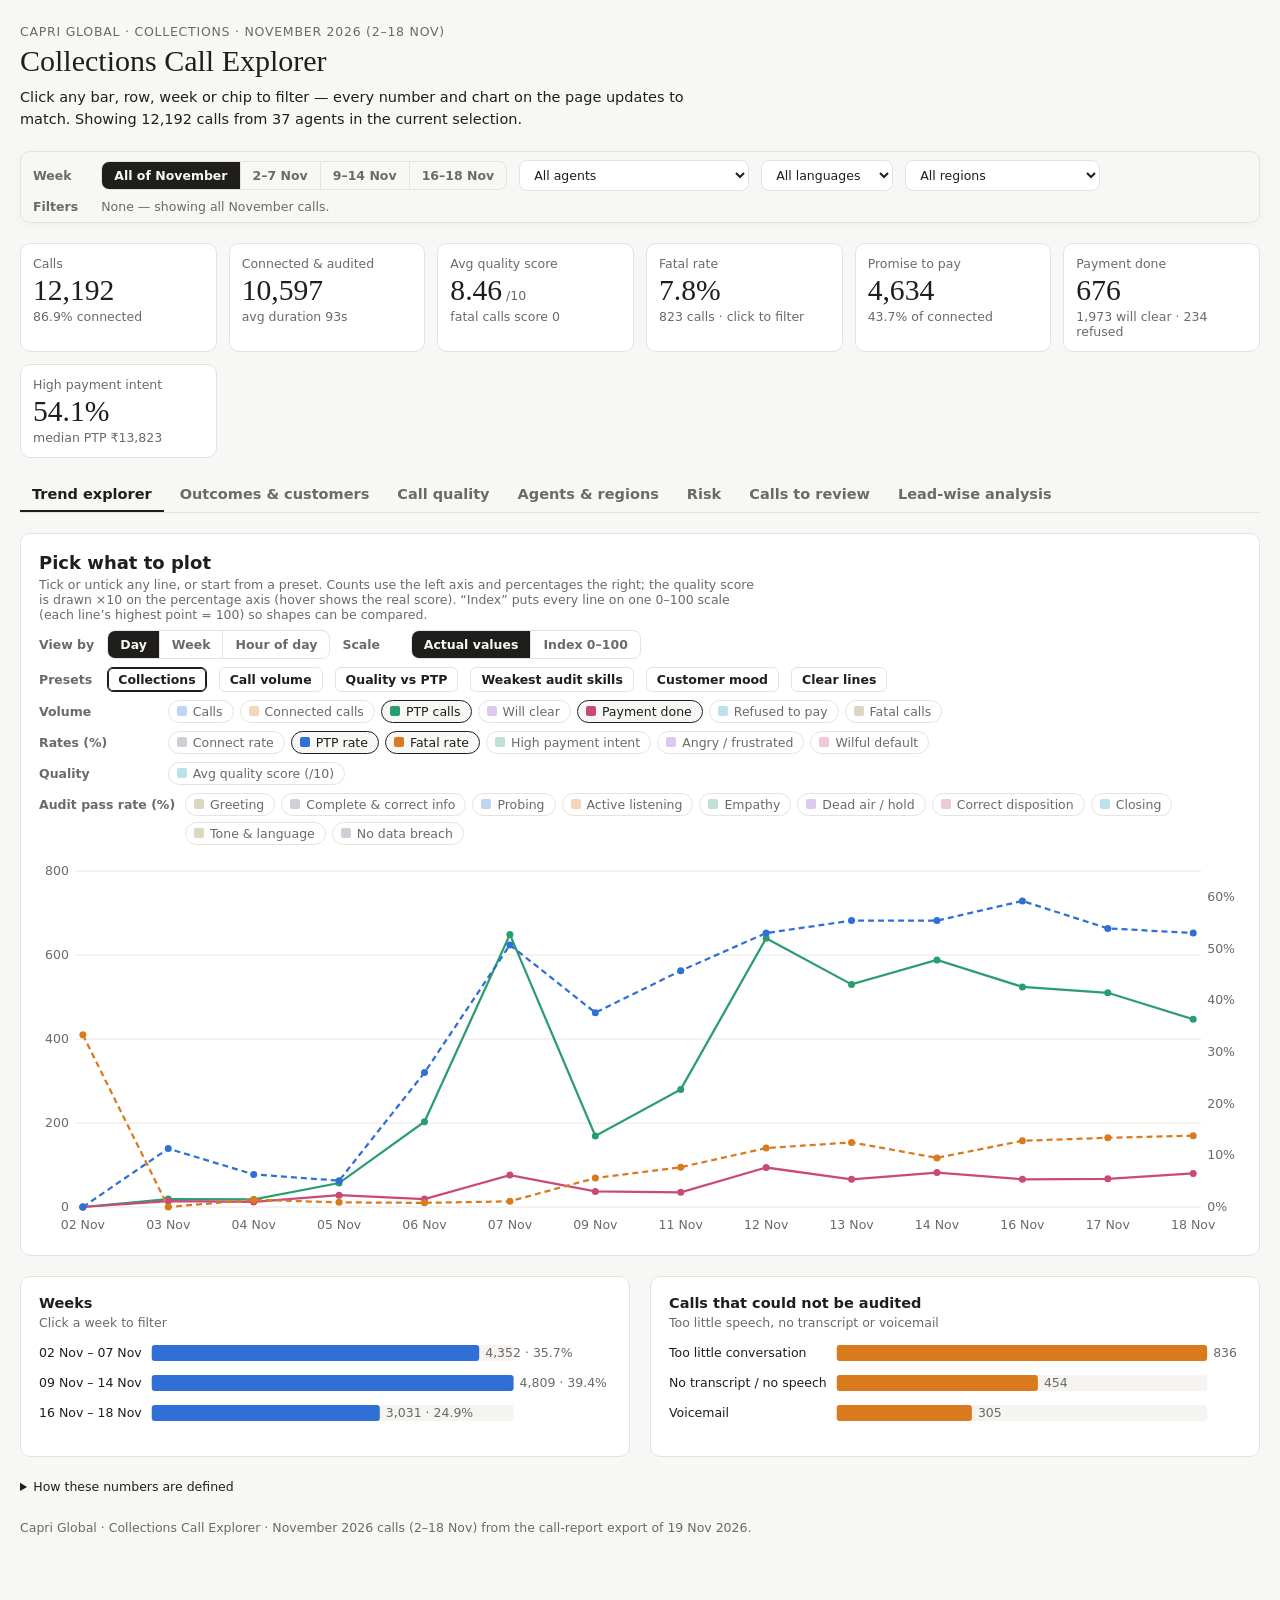
==== collections-call-explorer/index.html @ de91ff83 "Add Capri Global Collections Call Explorer" ====
<!doctype html>
<html lang="en-IN">
<head>
<meta charset="utf-8">
<meta name="viewport" content="width=device-width, initial-scale=1, viewport-fit=cover">
<title>Capri Global – Collections Call Explorer (Nov 2026)</title>
<link rel="icon" href="data:image/svg+xml,<svg xmlns=%22http://www.w3.org/2000/svg%22 viewBox=%220 0 100 100%22><text y=%22.9em%22 font-size=%2290%22>📞</text></svg>">
<link rel="stylesheet" href="theme.css">
<link rel="stylesheet" href="styles.css">
</head>
<body>
<div id="dash-root">
<div class="cg">
<header class="cg-head" id="top">
  <div class="cg-eyebrow">Capri Global · Collections · November 2026 (2–18 Nov)</div>
  <h1 class="cg-title">Collections Call Explorer</h1>
  <p class="cg-lede" id="lede">Click any bar, row, week or chip to filter — every number and chart on the page updates to match. Showing <span class="dash-skeleton" data-draw="val" data-source="kpis" data-field="calls" data-fmt="int" data-row="0"></span> calls from <span class="dash-skeleton" data-draw="val" data-source="kpis" data-field="agents" data-fmt="int" data-row="0"></span> agents in the current selection.</p>
</header>

<div class="cg-filters" id="filters">
  <div class="cg-frow">
    <span class="cg-flabel">Week</span>
    <div class="cg-seg" role="group" aria-label="Week" data-seg="week"><button type="button" data-v="" aria-pressed="false">All of November</button><button type="button" data-v="02 Nov – 07 Nov" aria-pressed="false">2–7 Nov</button><button type="button" data-v="09 Nov – 14 Nov" aria-pressed="false">9–14 Nov</button><button type="button" data-v="16 Nov – 18 Nov" aria-pressed="false">16–18 Nov</button></div>
    <select class="dash-select" data-draw="opts" data-dim="agent" data-all="All agents" data-source="options" aria-label="Agent"></select>
    <select class="dash-select" data-draw="opts" data-dim="lang" data-all="All languages" data-source="options" aria-label="Language"></select>
    <select class="dash-select" data-draw="opts" data-dim="region" data-all="All regions" data-source="options" aria-label="Region"></select>
  </div>
  <div class="cg-frow cg-active" id="active-filters">
    <span class="cg-flabel">Filters</span>
    <span class="cg-nofilter">None — showing all November calls.</span>
    <span class="cg-chips" data-draw="chips"></span>
    <button type="button" class="cg-linkbtn" data-clear hidden>Clear all</button>
  </div>
</div>

<div class="cg-kpis" id="kpis">
  <div class="cg-kpi" id="k-calls"><span class="cg-kpi-l">Calls</span><span class="cg-kpi-v"><span class="dash-skeleton" data-draw="val" data-source="kpis" data-field="calls" data-fmt="int" data-row="0"></span></span><span class="cg-kpi-s"><span class="dash-skeleton" data-draw="val" data-source="kpis" data-field="connect_rate" data-fmt="pct" data-row="0"></span> connected</span></div>
  <div class="cg-kpi" id="k-conn"><span class="cg-kpi-l">Connected &amp; audited</span><span class="cg-kpi-v"><span class="dash-skeleton" data-draw="val" data-source="kpis" data-field="connected" data-fmt="int" data-row="0"></span></span><span class="cg-kpi-s">avg duration <span class="dash-skeleton" data-draw="val" data-source="kpis" data-field="avg_duration_sec" data-fmt="sec" data-row="0"></span></span></div>
  <div class="cg-kpi" id="k-score"><span class="cg-kpi-l">Avg quality score</span><span class="cg-kpi-v"><span class="dash-skeleton" data-draw="val" data-source="kpis" data-field="avg_score" data-fmt="score" data-row="0"></span><small> /10</small></span><span class="cg-kpi-s">fatal calls score 0</span></div>
  <button class="cg-kpi" id="k-fatal" data-toggle-flag="f_fatal" type="button" aria-pressed="false"><span class="cg-kpi-l">Fatal rate</span><span class="cg-kpi-v"><span class="dash-skeleton" data-draw="val" data-source="kpis" data-field="fatal_rate" data-fmt="pct" data-row="0"></span></span><span class="cg-kpi-s"><span class="dash-skeleton" data-draw="val" data-source="kpis" data-field="fatal_calls" data-fmt="int" data-row="0"></span> calls · click to filter</span></button>
  <div class="cg-kpi" id="k-ptp"><span class="cg-kpi-l">Promise to pay</span><span class="cg-kpi-v"><span class="dash-skeleton" data-draw="val" data-source="kpis" data-field="ptp_calls" data-fmt="int" data-row="0"></span></span><span class="cg-kpi-s"><span class="dash-skeleton" data-draw="val" data-source="kpis" data-field="ptp_rate" data-fmt="pct" data-row="0"></span> of connected</span></div>
  <div class="cg-kpi" id="k-paid"><span class="cg-kpi-l">Payment done</span><span class="cg-kpi-v"><span class="dash-skeleton" data-draw="val" data-source="kpis" data-field="payment_done" data-fmt="int" data-row="0"></span></span><span class="cg-kpi-s"><span class="dash-skeleton" data-draw="val" data-source="kpis" data-field="will_clear" data-fmt="int" data-row="0"></span> will clear · <span class="dash-skeleton" data-draw="val" data-source="kpis" data-field="refused" data-fmt="int" data-row="0"></span> refused</span></div>
  <div class="cg-kpi" id="k-intent"><span class="cg-kpi-l">High payment intent</span><span class="cg-kpi-v"><span class="dash-skeleton" data-draw="val" data-source="kpis" data-field="high_intent_pct" data-fmt="pct" data-row="0"></span></span><span class="cg-kpi-s">median PTP <span class="dash-skeleton" data-draw="val" data-source="kpis" data-field="median_ptp_amount" data-fmt="inr" data-row="0"></span></span></div>
</div>

<nav class="cg-tabs" role="tablist" aria-label="Explorer sections">
  <button class="cg-tab" role="tab" aria-controls="trend" aria-selected="true">Trend explorer</button>
  <button class="cg-tab" role="tab" aria-controls="customers" aria-selected="false">Outcomes &amp; customers</button>
  <button class="cg-tab" role="tab" aria-controls="quality" aria-selected="false">Call quality</button>
  <button class="cg-tab" role="tab" aria-controls="agents" aria-selected="false">Agents &amp; regions</button>
  <button class="cg-tab" role="tab" aria-controls="risk" aria-selected="false">Risk</button>
  <button class="cg-tab" role="tab" aria-controls="calls" aria-selected="false">Calls to review</button>
  <button class="cg-tab" role="tab" aria-controls="leads" aria-selected="false">Lead-wise analysis</button>
</nav>

<section class="cg-sec" id="trend" role="tabpanel">
  <div class="cg-card" id="trend-card">
    <h2 class="cg-h2">Pick what to plot</h2>
    <p class="cg-sub">Tick or untick any line, or start from a preset. Counts use the left axis and percentages the right; the quality score is drawn ×10 on the percentage axis (hover shows the real score). “Index” puts every line on one 0–100 scale (each line’s highest point = 100) so shapes can be compared.</p>
    <div class="cg-ctl">
      <span class="cg-flabel">View by</span><div class="cg-seg" role="group" aria-label="View by" data-seg="grain"><button type="button" data-v="day" aria-pressed="false">Day</button><button type="button" data-v="week" aria-pressed="false">Week</button><button type="button" data-v="hour" aria-pressed="false">Hour of day</button></div>
      <span class="cg-flabel">Scale</span><div class="cg-seg" role="group" aria-label="Scale" data-seg="scale"><button type="button" data-v="actual" aria-pressed="false">Actual values</button><button type="button" data-v="index" aria-pressed="false">Index 0–100</button></div>
    </div>
    <div class="cg-presets" id="presets">
      <span class="cg-flabel">Presets</span>
      <button type="button" class="cg-linkbtn" data-preset="collections" aria-pressed="true">Collections</button>
      <button type="button" class="cg-linkbtn" data-preset="volume" aria-pressed="false">Call volume</button>
      <button type="button" class="cg-linkbtn" data-preset="quality" aria-pressed="false">Quality vs PTP</button>
      <button type="button" class="cg-linkbtn" data-preset="softskills" aria-pressed="false">Weakest audit skills</button>
      <button type="button" class="cg-linkbtn" data-preset="customer" aria-pressed="false">Customer mood</button>
      <button type="button" class="cg-linkbtn" data-preset="" aria-pressed="false">Clear lines</button>
    </div>
    <div class="cg-toggles" id="series">
<div class="cg-tg"><b>Volume</b><div class="cg-tg-items"><label class="cg-tgl"><input type="checkbox" data-s="calls"><i class="cg-sw" data-s="calls"></i>Calls</label><label class="cg-tgl"><input type="checkbox" data-s="connected"><i class="cg-sw" data-s="connected"></i>Connected calls</label><label class="cg-tgl on"><input type="checkbox" data-s="ptp_calls" checked><i class="cg-sw" data-s="ptp_calls"></i>PTP calls</label><label class="cg-tgl"><input type="checkbox" data-s="will_clear"><i class="cg-sw" data-s="will_clear"></i>Will clear</label><label class="cg-tgl on"><input type="checkbox" data-s="payment_done" checked><i class="cg-sw" data-s="payment_done"></i>Payment done</label><label class="cg-tgl"><input type="checkbox" data-s="refused"><i class="cg-sw" data-s="refused"></i>Refused to pay</label><label class="cg-tgl"><input type="checkbox" data-s="fatal_calls"><i class="cg-sw" data-s="fatal_calls"></i>Fatal calls</label></div></div>
<div class="cg-tg"><b>Rates (%)</b><div class="cg-tg-items"><label class="cg-tgl"><input type="checkbox" data-s="connect_rate"><i class="cg-sw" data-s="connect_rate"></i>Connect rate</label><label class="cg-tgl on"><input type="checkbox" data-s="ptp_rate" checked><i class="cg-sw" data-s="ptp_rate"></i>PTP rate</label><label class="cg-tgl on"><input type="checkbox" data-s="fatal_rate" checked><i class="cg-sw" data-s="fatal_rate"></i>Fatal rate</label><label class="cg-tgl"><input type="checkbox" data-s="high_intent_pct"><i class="cg-sw" data-s="high_intent_pct"></i>High payment intent</label><label class="cg-tgl"><input type="checkbox" data-s="angry_pct"><i class="cg-sw" data-s="angry_pct"></i>Angry / frustrated</label><label class="cg-tgl"><input type="checkbox" data-s="wilful_pct"><i class="cg-sw" data-s="wilful_pct"></i>Wilful default</label></div></div>
<div class="cg-tg"><b>Quality</b><div class="cg-tg-items"><label class="cg-tgl"><input type="checkbox" data-s="avg_score"><i class="cg-sw" data-s="avg_score"></i>Avg quality score (/10)</label></div></div>
<div class="cg-tg"><b>Audit pass rate (%)</b><div class="cg-tg-items"><label class="cg-tgl"><input type="checkbox" data-s="p_greet"><i class="cg-sw" data-s="p_greet"></i>Greeting</label><label class="cg-tgl"><input type="checkbox" data-s="p_info"><i class="cg-sw" data-s="p_info"></i>Complete &amp; correct info</label><label class="cg-tgl"><input type="checkbox" data-s="p_probe"><i class="cg-sw" data-s="p_probe"></i>Probing</label><label class="cg-tgl"><input type="checkbox" data-s="p_listen"><i class="cg-sw" data-s="p_listen"></i>Active listening</label><label class="cg-tgl"><input type="checkbox" data-s="p_empathy"><i class="cg-sw" data-s="p_empathy"></i>Empathy</label><label class="cg-tgl"><input type="checkbox" data-s="p_hold"><i class="cg-sw" data-s="p_hold"></i>Dead air / hold</label><label class="cg-tgl"><input type="checkbox" data-s="p_dispo"><i class="cg-sw" data-s="p_dispo"></i>Correct disposition</label><label class="cg-tgl"><input type="checkbox" data-s="p_closing"><i class="cg-sw" data-s="p_closing"></i>Closing</label><label class="cg-tgl"><input type="checkbox" data-s="p_tone"><i class="cg-sw" data-s="p_tone"></i>Tone &amp; language</label><label class="cg-tgl"><input type="checkbox" data-s="p_datasec"><i class="cg-sw" data-s="p_datasec"></i>No data breach</label></div></div>
    </div>
    <div class="cg-chart cg-xl" data-draw="trend" data-source="trend" style="min-height:380px"></div>
  </div>
  <div class="cg-grid2">
    <div class="cg-card" id="c-week"><h3 class="cg-h3">Weeks</h3><p class=cg-sub>Click a week to filter</p><div class="cg-chart" style="min-height:100px" data-draw="cbar" data-source="by_week" data-dim="week" data-sort="key" data-mgroup="bm" data-aria="Bar chart by week"></div></div>
    <div class="cg-card" id="c-unanalysed"><h3 class="cg-h3">Calls that could not be audited</h3><p class=cg-sub>Too little speech, no transcript or voicemail</p><div class="cg-chart" style="min-height:100px" data-draw="cbar" data-source="unanalysed" data-dim="none" data-label="reason" data-key="reason" data-share="no" data-tip="calls:int:Calls" data-color="1" data-aria="Bar chart of unanalysable calls"></div></div>
  </div>
</section>

<section class="cg-sec" id="customers" role="tabpanel" hidden>
  <div class="cg-ctl"><span class="cg-flabel">Show bars as</span><div class="cg-seg" role="group" aria-label="Measure" data-seg="bm"><button type="button" data-v="calls" aria-pressed="false">Calls</button><button type="button" data-v="ptp_rate" aria-pressed="false">PTP rate</button><button type="button" data-v="fatal_rate" aria-pressed="false">Fatal rate</button><button type="button" data-v="avg_score" aria-pressed="false">Avg score</button></div><span class="cg-hint">Click a bar to filter the whole page by it; click again to clear.</span></div>
  <div class="cg-grid2">
    <div class="cg-card" id="c-outcome"><h3 class="cg-h3">Call outcome</h3><p class=cg-sub>What happened on connected calls</p><div class="cg-chart" style="min-height:300px" data-draw="cbar" data-source="by_outcome" data-dim="outcome" data-mgroup="bm" data-limit="14" data-aria="Bar chart of call outcomes"></div></div>
    <div class="cg-card" id="c-intent"><h3 class="cg-h3">Willingness to pay</h3><p class=cg-sub>Payment intent</p><div class="cg-chart" style="min-height:150px" data-draw="cbar" data-source="by_intent" data-dim="intent" data-mgroup="bm" data-aria="Bar chart of payment intent"></div></div>
    <div class="cg-card" id="c-cap"><h3 class="cg-h3">Ability to pay</h3><p class=cg-sub>Payment capability</p><div class="cg-chart" style="min-height:150px" data-draw="cbar" data-source="by_cap" data-dim="cap" data-mgroup="bm" data-color="1" data-aria="Bar chart of payment capability"></div></div>
    <div class="cg-card" id="c-sent"><h3 class="cg-h3">Customer sentiment</h3><div class="cg-chart" style="min-height:260px" data-draw="cbar" data-source="by_sent" data-dim="sent" data-mgroup="bm" data-color="2" data-aria="Bar chart of customer sentiment"></div></div>
    <div class="cg-card" id="c-reason"><h3 class="cg-h3">Reason for non-payment</h3><p class=cg-sub>Main category</p><div class="cg-chart" style="min-height:190px" data-draw="cbar" data-source="by_reason" data-dim="reason" data-mgroup="bm" data-aria="Bar chart of non-payment reasons"></div></div>
    <div class="cg-card" id="c-rsub"><h3 class="cg-h3">Specific reason given</h3><div class="cg-chart" style="min-height:330px" data-draw="cbar" data-source="by_rsub" data-dim="rsub" data-mgroup="bm" data-color="1" data-limit="12" data-aria="Bar chart of specific reasons"></div></div>
    <div class="cg-card" id="c-lang"><h3 class="cg-h3">Language</h3><div class="cg-chart" style="min-height:120px" data-draw="cbar" data-source="by_lang" data-dim="lang" data-mgroup="bm" data-color="3" data-aria="Bar chart by language"></div></div>
  </div>
</section>

<section class="cg-sec" id="quality" role="tabpanel" hidden>
  <div class="cg-card" id="c-params"><h3 class="cg-h3">Audit parameter pass rate</h3><p class=cg-sub>Click a parameter to see only the calls that failed it — then open “Calls to review” to listen to them. Green ≥ 90%, amber 75–90%, red &lt; 75%.</p><div class="cg-chart" style="min-height:520px" data-draw="cbar" data-source="by_param" data-dim="param" data-key="param" data-label="parameter" data-measure="pass_rate" data-mfmt="pct" data-mlabel="Pass rate" data-max100="1" data-tone="pass" data-sort="none" data-tip="pass_rate:pct:Pass rate,assessed:int:Assessed,failed:int:Failed,fatal:int:Fatal" data-aria="Bar chart of audit parameter pass rates"></div></div>
  <div class="cg-card" id="c-fatalp"><h3 class="cg-h3">Fatal marks by parameter</h3><div class="cg-chart" style="min-height:120px" data-draw="cbar" data-source="by_param" data-dim="param" data-key="param" data-label="parameter" data-measure="fatal" data-mfmt="int" data-mlabel="Fatal marks" data-color="bad" data-limit="6" data-tip="fatal:int:Fatal marks,assessed:int:Assessed" data-aria="Bar chart of fatal marks by parameter"></div></div>
</section>

<section class="cg-sec" id="agents" role="tabpanel" hidden>
  <div class="cg-ctl"><span class="cg-flabel">Rank by</span><div class="cg-seg" role="group" aria-label="Measure" data-seg="am"><button type="button" data-v="calls" aria-pressed="false">Calls</button><button type="button" data-v="ptp_rate" aria-pressed="false">PTP rate</button><button type="button" data-v="fatal_rate" aria-pressed="false">Fatal rate</button><button type="button" data-v="avg_score" aria-pressed="false">Avg score</button></div><span class="cg-hint">Rates only rank agents and regions with at least 30 connected calls.</span></div>
  <div class="cg-grid2">
    <div class="cg-card" id="c-agents"><h3 class="cg-h3">Agents — top 15</h3><p class=cg-sub>Click an agent to filter</p><div class="cg-chart" style="min-height:440px" data-draw="cbar" data-source="by_agent" data-dim="agent" data-mgroup="am" data-limit="15" data-minconn="30" data-aria="Bar chart of agents"></div></div>
    <div class="cg-card" id="c-regions"><h3 class="cg-h3">Regions — top 15</h3><p class=cg-sub>Click a region to filter</p><div class="cg-chart" style="min-height:440px" data-draw="cbar" data-source="by_region" data-dim="region" data-mgroup="am" data-limit="15" data-minconn="30" data-color="1" data-aria="Bar chart of regions"></div></div>
  </div>
  <div class="cg-card" id="t-agents">
    <h3 class="cg-h3">Agent scorecard</h3>
    <p class="cg-sub">Click a heading to sort, a row to filter the page to that agent</p>
    <div class="cg-scroll cg-tall">
      <table class="cg-table cg-sortable" data-source="by_agent" data-row-key="agent" data-dim="agent">
        <thead><tr><th data-field="agent" aria-sort="none">Agent</th><th class="cg-num" data-field="calls" data-fmt="int" aria-sort="descending">Calls</th><th class="cg-num" data-field="connected" data-fmt="int" aria-sort="none">Connected</th><th class="cg-num" data-field="avg_score" data-fmt="score" data-tone="score" aria-sort="none">Avg score</th><th class="cg-num" data-field="fatal_rate" data-fmt="pct" data-tone="fatal" aria-sort="none">Fatal rate</th><th class="cg-num" data-field="ptp_rate" data-fmt="pct" aria-sort="none">PTP rate</th></tr></thead>
        <tbody data-draw="tbl"></tbody>
      </table>
    </div>
  </div>
</section>

<section class="cg-sec" id="risk" role="tabpanel" hidden>
  <div class="cg-card" id="c-flags"><h3 class="cg-h3">Risk and compliance flags</h3><p class=cg-sub>Calls flagged · share of connected calls. Click a flag to see only those calls.</p><div class="cg-chart" style="min-height:370px" data-draw="cbar" data-source="by_flag" data-dim="flag" data-key="flag" data-label="label" data-tip="calls:int:Calls,share:pct:Share of connected" data-color="bad" data-aria="Bar chart of risk flags"></div></div>
  <p class="cg-note" id="risk-note">Threats, agent profanity and data-security breaches are zero-tolerance items. Pick one here, then open <button type="button" class="cg-inline" data-goto="calls">Calls to review</button> for the call links.</p>
</section>

<section class="cg-sec" id="calls" role="tabpanel" hidden>
  <div class="cg-card" id="t-calls">
    <h2 class="cg-h2">Calls to review</h2>
    <p class="cg-sub">Up to 200 connected calls in the current selection — fatal calls first, then lowest score. The call ID opens the call in Greylabs.</p>
    <div class="cg-scroll cg-tall">
      <table class="cg-table cg-sortable" data-source="call_list" data-row-key="id">
        <thead><tr><th data-field="id" data-fmt="link" aria-sort="none">Call</th><th data-field="date" data-fmt="date" aria-sort="none">Date</th><th data-field="hour" aria-sort="none">Hour</th><th data-field="agent" aria-sort="none">Agent</th><th data-field="outcome" aria-sort="none">Outcome</th><th class="cg-num" data-field="score" data-fmt="score" data-tone="score" aria-sort="none">Score</th><th data-field="fatal_on" data-wrap="1" aria-sort="none">Fatal on</th><th data-field="failed_on" data-wrap="1" aria-sort="none">Also failed</th><th class="cg-num" data-field="dur" data-fmt="sec" aria-sort="none">Duration</th></tr></thead>
        <tbody data-draw="tbl"></tbody>
      </table>
    </div>
  </div>
</section>

<section class="cg-sec" id="leads" role="tabpanel" hidden>
  <p class="cg-sub" id="leads-intro">A lead is one loan account. Each lead’s November calls are combined to show how far it got — reached, promised to pay, paid — and how many calls it took. The page filters at the top (week, agent, language, outcome and so on) still apply; clicks on this tab filter the leads further.</p>
  <div class="cg-frow cg-active" id="lead-filters">
    <span class="cg-flabel">Lead filters</span>
    <span class="cg-lnofilter cg-hint">None — click a bar below to filter leads.</span>
    <span class="cg-chips" data-draw="lchips"></span>
    <button type="button" class="cg-linkbtn" data-lclear hidden>Clear lead filters</button>
  </div>
  <div class="cg-kpis" id="lead-kpis">
    <div class="cg-kpi" id="lk-leads"><span class="cg-kpi-l">Leads called</span><span class="cg-kpi-v"><span class="dash-skeleton" data-draw="val" data-source="lead_kpis" data-field="leads" data-fmt="int" data-row="0"></span></span><span class="cg-kpi-s"><span class="dash-skeleton" data-draw="val" data-source="lead_kpis" data-field="calls_per_lead" data-fmt="dec2" data-row="0"></span> calls per lead</span></div>
    <div class="cg-kpi" id="lk-reached"><span class="cg-kpi-l">Leads reached</span><span class="cg-kpi-v"><span class="dash-skeleton" data-draw="val" data-source="lead_kpis" data-field="reached" data-fmt="int" data-row="0"></span></span><span class="cg-kpi-s"><span class="dash-skeleton" data-draw="val" data-source="lead_kpis" data-field="reached_pct" data-fmt="pct" data-row="0"></span> of leads · first reached on call <span class="dash-skeleton" data-draw="val" data-source="lead_kpis" data-field="calls_to_connect" data-fmt="dec2" data-row="0"></span> on average</span></div>
    <div class="cg-kpi" id="lk-promised"><span class="cg-kpi-l">Promised to pay / will clear</span><span class="cg-kpi-v"><span class="dash-skeleton" data-draw="val" data-source="lead_kpis" data-field="promised" data-fmt="int" data-row="0"></span></span><span class="cg-kpi-s"><span class="dash-skeleton" data-draw="val" data-source="lead_kpis" data-field="promised_pct" data-fmt="pct" data-row="0"></span> of leads</span></div>
    <div class="cg-kpi" id="lk-paid"><span class="cg-kpi-l">Leads paid</span><span class="cg-kpi-v"><span class="dash-skeleton" data-draw="val" data-source="lead_kpis" data-field="paid" data-fmt="int" data-row="0"></span></span><span class="cg-kpi-s"><span class="dash-skeleton" data-draw="val" data-source="lead_kpis" data-field="paid_pct" data-fmt="pct" data-row="0"></span> of leads</span></div>
    <div class="cg-kpi" id="lk-multi"><span class="cg-kpi-l">Handled by 2+ agents</span><span class="cg-kpi-v"><span class="dash-skeleton" data-draw="val" data-source="lead_kpis" data-field="multi_agent_pct" data-fmt="pct" data-row="0"></span></span><span class="cg-kpi-s">of leads</span></div>
  </div>
  <div class="cg-grid2">
    <div class="cg-card" id="l-funnel"><h3 class="cg-h3">Lead funnel</h3><p class=cg-sub>Leads reaching each stage at least once in November</p><div class="cg-chart" style="min-height:130px" data-draw="lbar" data-source="lead_funnel" data-key="stage" data-label="stage" data-measure="leads" data-tip="leads" data-color="ok" data-aria="Bar chart of the lead funnel"></div></div>
    <div class="cg-card" id="l-status"><h3 class="cg-h3">Best outcome reached per lead</h3><p class=cg-sub>Paid beats promised, which beats will clear, and so on. Click to filter leads.</p><div class="cg-chart" style="min-height:220px" data-draw="lbar" data-source="lead_by_status" data-dim="lstatus" data-key="status" data-aria="Bar chart of leads by best outcome"></div></div>
  </div>
  <div class="cg-ctl"><span class="cg-flabel">Show bars as</span><div class="cg-seg" role="group" aria-label="Lead measure" data-lseg><button type="button" data-v="leads" aria-pressed="true">Leads</button><button type="button" data-v="reached_pct" aria-pressed="false">% reached</button><button type="button" data-v="promised_pct" aria-pressed="false">% promised</button><button type="button" data-v="paid_pct" aria-pressed="false">% paid</button><button type="button" data-v="calls_per_lead" aria-pressed="false">Calls per lead</button></div><span class="cg-hint">Click any bar to filter the leads; click again to clear.</span></div>
  <div class="cg-grid2">
    <div class="cg-card" id="l-att"><h3 class="cg-h3">Calls per lead</h3><p class=cg-sub>How many times each lead was called</p><div class="cg-chart" style="min-height:160px" data-draw="lbar" data-source="lead_by_attempts" data-dim="latt" data-key="attempts" data-aria="Bar chart of leads by number of calls"></div></div>
    <div class="cg-card" id="l-prod"><h3 class="cg-h3">Product</h3><p class=cg-sub>Deal category on the loan</p><div class="cg-chart" style="min-height:220px" data-draw="lbar" data-source="lead_by_product" data-dim="lprod" data-key="product" data-color="1" data-aria="Bar chart of leads by product"></div></div>
    <div class="cg-card" id="l-emi"><h3 class="cg-h3">EMI amount</h3><div class="cg-chart" style="min-height:190px" data-draw="lbar" data-source="lead_by_emi_band" data-dim="lemi" data-key="emi_band" data-color="2" data-aria="Bar chart of leads by EMI band"></div></div>
    <div class="cg-card" id="l-cycle"><h3 class="cg-h3">EMI cycle</h3><p class=cg-sub>Due-date cycle of the loan</p><div class="cg-chart" style="min-height:100px" data-draw="lbar" data-source="lead_by_cycle" data-dim="lcycle" data-key="cycle" data-color="3" data-aria="Bar chart of leads by EMI cycle"></div></div>
  </div>
  <div class="cg-card" id="t-leads">
    <h3 class="cg-h3">Lead list</h3>
    <p class="cg-sub">Up to 300 leads in the selection, most-called first. Click a heading to sort.</p>
    <div class="cg-scroll cg-tall">
      <table class="cg-table cg-sortable" data-source="lead_list" data-row-key="lan">
        <thead><tr><th data-field="lan" aria-sort="none">Loan account</th><th data-field="prod" aria-sort="none">Product</th><th class="cg-num" data-field="emi" data-fmt="inr" aria-sort="none">EMI</th><th class="cg-num" data-field="calls" data-fmt="int" aria-sort="descending">Calls</th><th class="cg-num" data-field="connected" data-fmt="int" aria-sort="none">Connected</th><th class="cg-num" data-field="agents" data-fmt="int" aria-sort="none">Agents</th><th data-field="first_date" data-fmt="date" aria-sort="none">First call</th><th data-field="last_date" data-fmt="date" aria-sort="none">Last call</th><th data-field="best" aria-sort="none">Best outcome</th><th data-field="latest_outcome" aria-sort="none">Latest outcome</th><th data-field="latest_intent" aria-sort="none">Latest intent</th><th class="cg-num" data-field="ptp_amount" data-fmt="inr" aria-sort="none">PTP amount</th></tr></thead>
        <tbody data-draw="tbl"></tbody>
      </table>
    </div>
  </div>
</section>

<details class="cg-defs" id="definitions">
  <summary>How these numbers are defined</summary>
  <p><b>Connected &amp; audited</b> calls had enough conversation for the AI audit; all rates are a share of these. <b>Quality score</b> is the audit’s normalised score out of 10, and a call with any fatal error scores 0. <b>PTP</b> counts outcomes Promise To Pay, Penal PTP and NACH PTP; the median PTP amount uses PTP calls with an amount captured. A breakdown chart ignores its own filter, so you can always see and switch between its options. Data: November 2026 calls (2–18 Nov) from the call-report export of 19 Nov 2026.</p>
</details>
</div>
<p class="cg-foot">Capri Global · Collections Call Explorer · November 2026 calls (2–18 Nov) from the call-report export of 19 Nov 2026.</p>
</div>
<script src="d3.min.js"></script>
<script src="data.js"></script>
<script>window.CG_CONFIG = { params: {"week": "", "agent": "", "lang": "", "region": "", "outcome": "", "intent": "", "cap": "", "reason": "", "rsub": "", "sent": "", "flag": "", "param": "", "lstatus": "", "latt": "", "lprod": "", "lemi": "", "lcycle": ""}, datasets: { calls: { data: window.CG_DATA } } };</script>
<script src="dash-shim.js"></script>
<script src="loaders.js"></script>
<script src="calcs.js"></script>
<script src="ui.js"></script>
<script src="leads_calcs.js"></script>
<script src="leads_ui.js"></script>
</body>
</html>
---- collections-call-explorer/theme.css ----
/* Standalone theme: the colour, type and spacing tokens the explorer's styles use. Light and dark. */
:root {
  color-scheme: light;
  --font-anthropic-sans: "Inter", system-ui, -apple-system, "Segoe UI", Roboto, Arial, sans-serif;
  --font-anthropic-serif: Georgia, "Times New Roman", serif;
  --color-bg: #f7f7f5; --color-panel: #ffffff; --color-fg: #1f1e1d; --color-fg-muted: #6b6a66; --color-border-line: #e5e3dd;
  --color-ok: #1f7a4d; --color-warn: #a86207; --color-bad: #c0392b;
  --cds-text-secondary: #6b6a66; --cds-chart-grid: #e8e6e0; --cds-chart-reference: #8a8883;
  --cds-surface-popover: #ffffff; --cds-border: #dcd9d2; --cds-shadow-popover: 0 6px 24px rgba(0,0,0,.12);
  --cds-gap-xs: 4px; --cds-gap-sm: 8px; --cds-gap-md: 12px; --cds-gap-lg: 20px;
  --cds-pad-sm: 8px; --cds-pad-md: 12px; --cds-pad-lg: 18px; --cds-radius: 10px;
  --cds-font-size-caption: 12.5px; --cds-font-size-body: 14.5px; --cds-font-size-heading: 18px; --cds-font-size-title: 30px;
  --cds-font-weight-medium: 600;
  --cg-s1: #2f6fd6; --cg-s2: #d97a1e; --cg-s3: #2a9d6f; --cg-s4: #8a4fc7; --cg-s5: #c94a7a; --cg-s6: #1f9bb5; --cg-s7: #8c7a2e; --cg-s8: #5b6577;
}
@media (prefers-color-scheme: dark) {
  :root {
    color-scheme: dark;
    --color-bg: #1a1a19; --color-panel: #242422; --color-fg: #ecebe7; --color-fg-muted: #a3a19b; --color-border-line: #3a3936;
    --color-ok: #4cc38a; --color-warn: #e6a23c; --color-bad: #f07167;
    --cds-text-secondary: #a3a19b; --cds-chart-grid: #3a3936; --cds-chart-reference: #8f8d87;
    --cds-surface-popover: #2c2c2a; --cds-border: #45443f; --cds-shadow-popover: 0 6px 24px rgba(0,0,0,.5);
    --cg-s1: #6f9cff; --cg-s2: #f0a24a; --cg-s3: #4cc38a; --cg-s4: #b38af0; --cg-s5: #ee7aa6; --cg-s6: #4fc3dc; --cg-s7: #d4c06a; --cg-s8: #9aa3b5;
  }
}
html, body { margin: 0; }
body { background: var(--color-bg); color: var(--color-fg); font-family: var(--font-anthropic-sans); font-size: var(--cds-font-size-body); }
#dash-root { max-width: 1280px; margin: 0 auto; padding: 24px 20px 60px; box-sizing: border-box; }
#dash-root *, #dash-root *::before, #dash-root *::after { box-sizing: border-box; }
.dash-skeleton { color: transparent !important; background: linear-gradient(90deg, var(--color-border-line) 25%, var(--color-panel) 50%, var(--color-border-line) 75%); background-size: 200% 100%; animation: cg-sk 1.2s infinite; border-radius: 4px; min-height: 1em; }
.cg-chart.dash-skeleton { min-height: 120px; }
@keyframes cg-sk { to { background-position: -200% 0; } }
.dash-select { font: inherit; font-size: var(--cds-font-size-caption); padding: 6px 10px; border: 1px solid var(--color-border-line); border-radius: 8px; background: var(--color-panel); color: var(--color-fg); max-width: 100%; }
.cg-foot { color: var(--color-fg-muted); font-size: var(--cds-font-size-caption); margin-top: 24px; }
@media (max-width: 520px) { #dash-root { padding: 14px 12px 40px; } }
---- collections-call-explorer/styles.css ----
.cg { font-family: var(--font-anthropic-sans); color: var(--color-fg); display: flex; flex-direction: column; gap: var(--cds-gap-lg); }
.cg-head { display: flex; flex-direction: column; gap: var(--cds-gap-xs); }
.cg-eyebrow { font-size: var(--cds-font-size-caption); color: var(--color-fg-muted); text-transform: uppercase; letter-spacing: .06em; }
.cg-title { font-family: var(--font-anthropic-serif); font-weight: 400; font-size: var(--cds-font-size-title); margin: 0; line-height: 1.2; }
.cg-lede { margin: var(--cds-gap-xs) 0 0; max-width: 75ch; line-height: 1.5; }
.cg-lede .dash-skeleton { display: inline-block; min-width: 4ch; }
.cg-filters { position: sticky; top: env(safe-area-inset-top, 0px); z-index: 4; background: var(--color-bg); border: 1px solid var(--color-border-line); border-radius: var(--cds-radius); padding: var(--cds-pad-sm) var(--cds-pad-md); display: flex; flex-direction: column; gap: var(--cds-gap-sm); box-shadow: 0 2px 10px rgba(0,0,0,.04); }
.cg-frow, .cg-ctl, .cg-presets { display: flex; flex-wrap: wrap; align-items: center; gap: var(--cds-gap-sm) var(--cds-gap-md); }
.cg-ctl, .cg-presets { margin-bottom: var(--cds-gap-sm); }
.cg-flabel { font-size: var(--cds-font-size-caption); color: var(--color-fg-muted); font-weight: var(--cds-font-weight-medium); min-width: 4.5em; }
.cg-hint, .cg-nofilter { font-size: var(--cds-font-size-caption); color: var(--color-fg-muted); }
.cg-filters .dash-select { min-width: 0; max-width: 100%; }
.cg-seg { display: inline-flex; flex-wrap: wrap; border: 1px solid var(--color-border-line); border-radius: 8px; overflow: hidden; }
.cg-seg button { appearance: none; border: 0; background: none; font: inherit; font-size: var(--cds-font-size-caption); font-weight: var(--cds-font-weight-medium); color: var(--color-fg-muted); padding: 6px 12px; cursor: pointer; }
.cg-seg button + button { border-left: 1px solid var(--color-border-line); }
.cg-seg button[aria-pressed="true"] { background: var(--color-fg); color: var(--color-bg); }
.cg-chips { display: inline-flex; flex-wrap: wrap; gap: 6px; }
.cg-chips:empty { display: none; }
.cg-chip { appearance: none; font: inherit; font-size: var(--cds-font-size-caption); border: 1px solid var(--color-fg); background: var(--color-panel); color: var(--color-fg); border-radius: 999px; padding: 3px 10px; cursor: pointer; display: inline-flex; gap: 4px; align-items: center; }
.cg-chip b { font-weight: var(--cds-font-weight-medium); }
.cg-chip .cg-x { margin-left: 4px; color: var(--color-fg-muted); }
.cg-chip:hover .cg-x { color: var(--color-bad); }
.cg-linkbtn { appearance: none; font: inherit; font-size: var(--cds-font-size-caption); font-weight: var(--cds-font-weight-medium); border: 1px solid var(--color-border-line); background: var(--color-panel); color: var(--color-fg); border-radius: 6px; padding: 4px 10px; cursor: pointer; }
.cg-linkbtn[aria-pressed="true"] { border-color: var(--color-fg); box-shadow: inset 0 0 0 1px var(--color-fg); }
.cg-inline { appearance: none; border: 0; background: none; padding: 0; font: inherit; color: inherit; text-decoration: underline; cursor: pointer; }
.cg-kpis { display: grid; grid-template-columns: repeat(auto-fill, minmax(min(100%, 170px), 1fr)); gap: var(--cds-gap-md); }
.cg-kpi { appearance: none; text-align: left; font: inherit; color: inherit; background: var(--color-panel); border: 1px solid var(--color-border-line); border-radius: var(--cds-radius); padding: var(--cds-pad-md); display: flex; flex-direction: column; gap: 2px; }
button.cg-kpi { cursor: pointer; }
button.cg-kpi:hover { border-color: var(--color-bad); }
button.cg-kpi[aria-pressed="true"] { border-color: var(--color-bad); box-shadow: inset 3px 0 0 var(--color-bad); }
.cg-kpi-l { font-size: var(--cds-font-size-caption); color: var(--color-fg-muted); }
.cg-kpi-v { font-family: var(--font-anthropic-serif); font-size: 1.85rem; line-height: 1.15; font-variant-numeric: tabular-nums; }
.cg-kpi-v .dash-skeleton { display: inline-block; min-width: 5ch; }
.cg-kpi-v small { font-family: var(--font-anthropic-sans); font-size: var(--cds-font-size-caption); color: var(--color-fg-muted); }
.cg-kpi-s { font-size: var(--cds-font-size-caption); color: var(--color-fg-muted); }
.cg-tabs { display: flex; gap: var(--cds-gap-xs); overflow-x: auto; border-bottom: 1px solid var(--color-border-line); }
.cg-tab { appearance: none; border: 0; background: none; font: inherit; color: var(--color-fg-muted); padding: var(--cds-pad-sm) var(--cds-pad-md); border-bottom: 2px solid transparent; cursor: pointer; white-space: nowrap; font-weight: var(--cds-font-weight-medium); }
.cg-tab:hover { color: var(--color-fg); }
.cg-tab[aria-selected="true"] { color: var(--color-fg); border-bottom-color: currentColor; }
.cg-sec { display: flex; flex-direction: column; gap: var(--cds-gap-lg); }
.cg-sec[hidden] { display: none; }
.cg-h2 { font-size: var(--cds-font-size-heading); font-weight: var(--cds-font-weight-medium); margin: 0 0 var(--cds-gap-xs); }
.cg-h3 { font-size: var(--cds-font-size-body); font-weight: var(--cds-font-weight-medium); margin: 0 0 var(--cds-gap-xs); }
.cg-sub { font-size: var(--cds-font-size-caption); color: var(--color-fg-muted); margin: 0 0 var(--cds-gap-sm); max-width: 90ch; }
.cg-card { background: var(--color-panel); border: 1px solid var(--color-border-line); border-radius: var(--cds-radius); padding: var(--cds-pad-lg); min-width: 0; }
.cg-grid2 { display: grid; grid-template-columns: repeat(auto-fit, minmax(min(100%, 380px), 1fr)); gap: var(--cds-gap-lg); }
.cg-toggles { display: flex; flex-direction: column; gap: 8px; margin-bottom: var(--cds-gap-md); }
.cg-tg { display: flex; gap: 6px 10px; align-items: flex-start; flex-wrap: wrap; }
.cg-tg > b { font-size: var(--cds-font-size-caption); color: var(--color-fg-muted); font-weight: var(--cds-font-weight-medium); min-width: 9.5em; padding-top: 4px; }
.cg-tg-items { display: flex; flex-wrap: wrap; gap: 6px; flex: 1; min-width: 0; }
.cg-tgl { position: relative; display: inline-flex; align-items: center; gap: 6px; border: 1px solid var(--color-border-line); border-radius: 999px; padding: 3px 10px 3px 8px; font-size: var(--cds-font-size-caption); cursor: pointer; user-select: none; color: var(--color-fg-muted); }
.cg-tgl input { position: absolute; opacity: 0; width: 1px; height: 1px; }
.cg-tgl.on { color: var(--color-fg); border-color: var(--color-fg); background: var(--color-bg); }
.cg-tgl:not(.on) .cg-sw { opacity: .3; }
.cg-tgl:focus-within { outline: 2px solid var(--color-fg); outline-offset: 1px; }
.cg-sw { display: inline-block; width: 10px; height: 10px; border-radius: 2px; flex: none; }
.cg-chart { position: relative; width: 100%; }
.cg-chart svg { display: block; overflow: visible; }
.cg-lab { font-size: var(--cds-font-size-caption); fill: var(--color-fg); }
.cg-lab-on { font-weight: 700; }
.cg-val { font-size: var(--cds-font-size-caption); fill: var(--cds-text-secondary); font-variant-numeric: tabular-nums; }
.cg-axis text { font-size: var(--cds-font-size-caption); fill: var(--cds-text-secondary); }
.cg-grid line { stroke: var(--cds-chart-grid); }
.cg-track { fill: var(--cds-chart-grid); opacity: .45; }
.cg-line { fill: none; stroke-width: 2.25; }
.cg-guide { stroke: var(--cds-chart-reference); stroke-dasharray: 3 3; }
.cg-hit { fill: transparent; }
.cg-hit.cg-click { cursor: pointer; }
.cg-hit.cg-click:hover { fill: var(--cds-chart-grid); fill-opacity: .25; }
.cg-tip { position: absolute; z-index: 5; pointer-events: none; background: var(--cds-surface-popover); border: 1px solid var(--cds-border); box-shadow: var(--cds-shadow-popover); border-radius: var(--cds-radius); padding: var(--cds-pad-sm) var(--cds-pad-md); font-size: var(--cds-font-size-caption); min-width: 170px; max-width: 280px; }
.cg-tip > div { display: flex; align-items: center; gap: 6px; }
.cg-tip > div span { color: var(--cds-text-secondary); flex: 1; }
.cg-tip > div b { font-weight: var(--cds-font-weight-medium); font-variant-numeric: tabular-nums; }
.cg-tip-h { font-weight: var(--cds-font-weight-medium); margin-bottom: 2px; }
.cg-fail { color: var(--color-fg-muted); font-size: var(--cds-font-size-caption); margin: 0; padding: var(--cds-pad-md) 0; }
.cg-scroll { overflow-x: auto; }
.cg-tall { max-height: 560px; overflow-y: auto; }
.cg-table { width: 100%; border-collapse: collapse; font-size: var(--cds-font-size-caption); font-variant-numeric: tabular-nums; }
.cg-table th { text-align: left; font-weight: var(--cds-font-weight-medium); color: var(--color-fg-muted); padding: 6px 10px; border-bottom: 1px solid var(--color-border-line); white-space: nowrap; position: sticky; top: 0; background: var(--color-panel); z-index: 1; }
.cg-table td { padding: 6px 10px; border-bottom: 1px solid var(--color-border-line); white-space: nowrap; }
.cg-table td.cg-wrap { white-space: normal; min-width: 180px; }
.cg-table .cg-num { text-align: right; }
.cg-table tr.cg-click { cursor: pointer; }
.cg-table tr.cg-click:hover td { background: var(--color-bg); }
.cg-table tr.cg-row-on td { background: var(--color-bg); font-weight: var(--cds-font-weight-medium); }
.cg-table tr.cg-row-on td:first-child { box-shadow: inset 3px 0 0 var(--color-fg); }
.cg-sortable th { cursor: pointer; user-select: none; }
.cg-sortable th[aria-sort="ascending"]::after { content: " ▲"; font-size: .8em; }
.cg-sortable th[aria-sort="descending"]::after { content: " ▼"; font-size: .8em; }
.cg-pill { display: inline-block; padding: 1px 8px; border-radius: 999px; font-weight: var(--cds-font-weight-medium); }
.cg-pill.cg-ok { color: var(--color-ok); background: color-mix(in srgb, var(--color-ok) 14%, transparent); }
.cg-pill.cg-warn { color: var(--color-warn); background: color-mix(in srgb, var(--color-warn) 16%, transparent); }
.cg-pill.cg-bad { color: var(--color-bad); background: color-mix(in srgb, var(--color-bad) 14%, transparent); }
.cg-note { border-left: 3px solid var(--color-warn); background: color-mix(in srgb, var(--color-warn) 8%, transparent); padding: var(--cds-pad-md) var(--cds-pad-lg); border-radius: var(--cds-radius); margin: 0; line-height: 1.5; }
.cg-defs { font-size: var(--cds-font-size-caption); color: var(--color-fg-muted); line-height: 1.55; }
.cg-defs summary { cursor: pointer; color: var(--color-fg); }
@media print { .cg-filters { position: static; } .cg-tabs, .cg-toggles, .cg-presets, .cg-ctl { display: none; } .cg-sec + .cg-sec { break-before: page; } .cg-tall { max-height: none; overflow: visible; } }
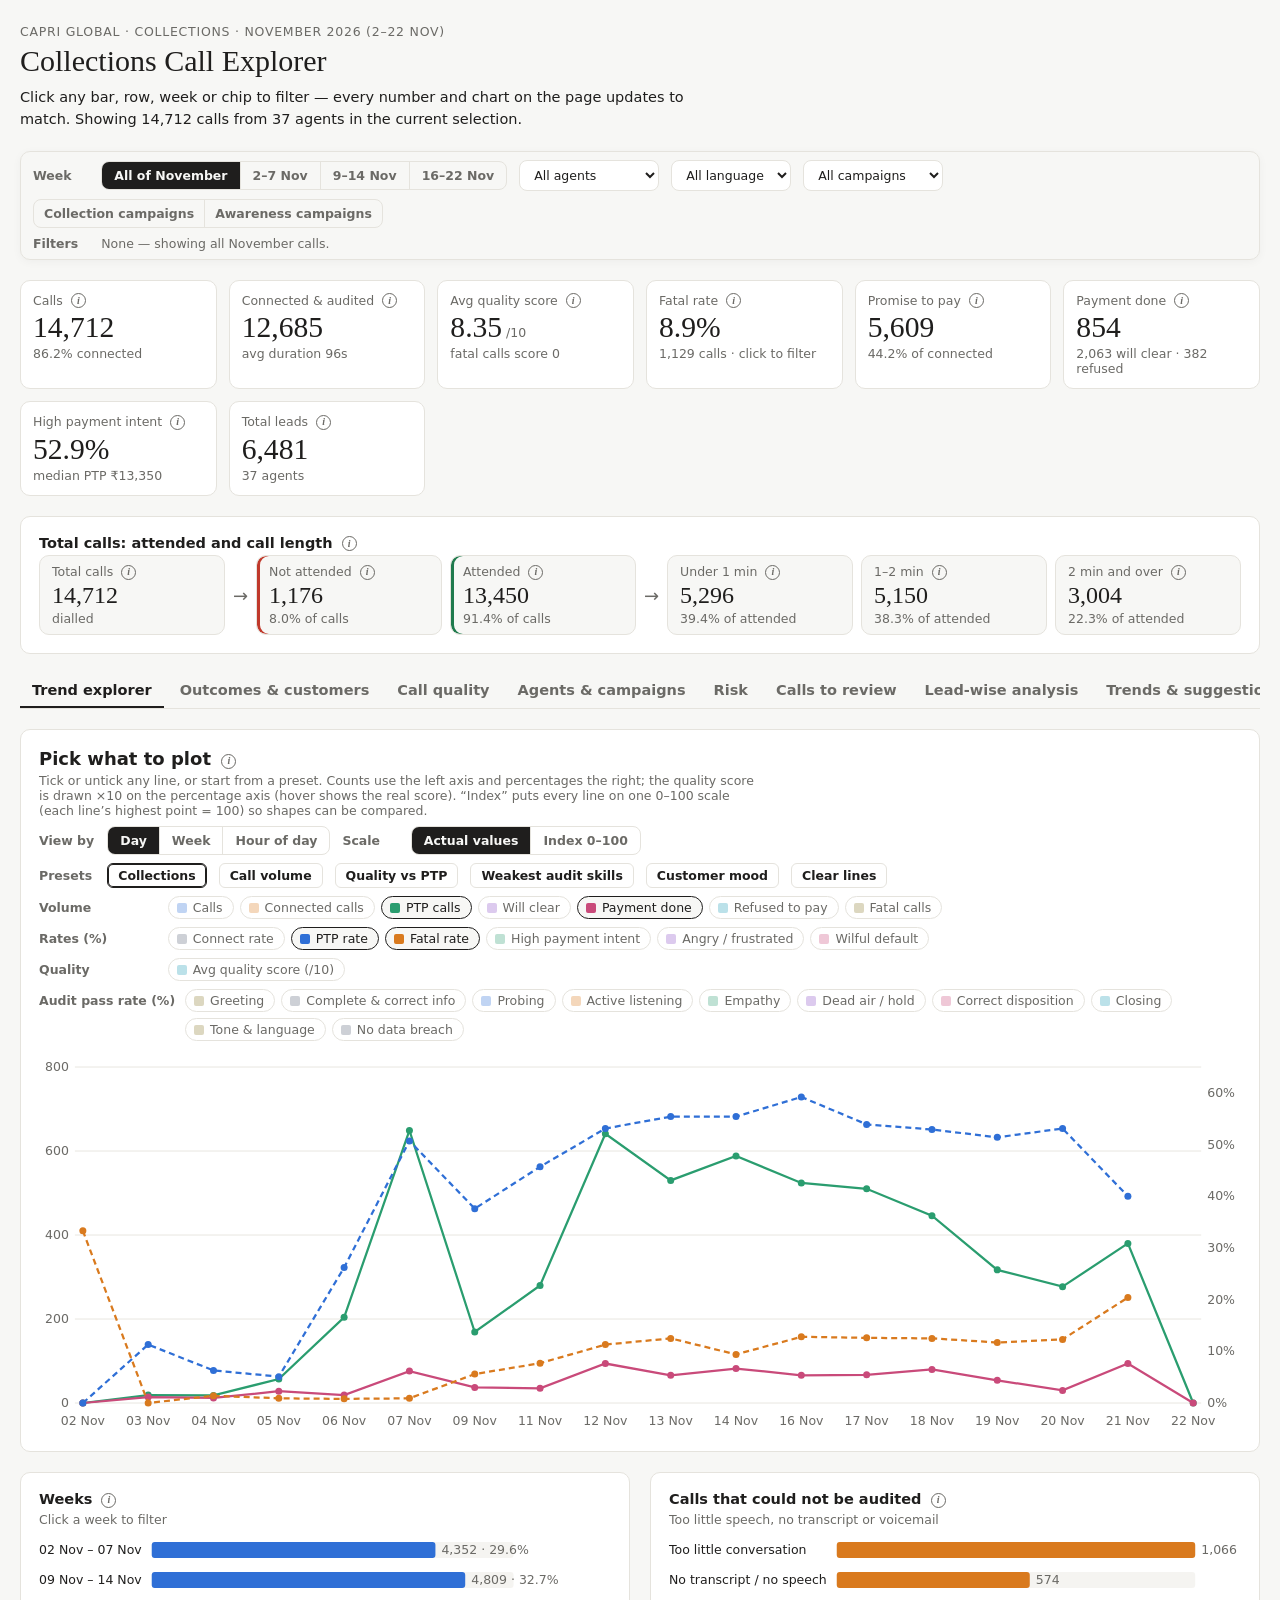
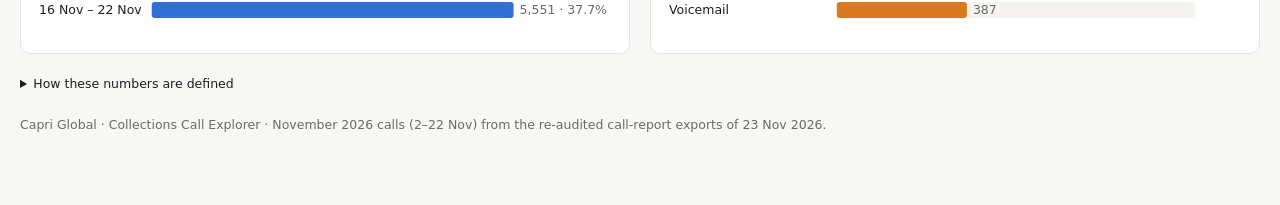
==== commit 6026f938: "Update dashboard with Nov 2-22 data (14,712 calls) and new analytics modules" ====
--- a/collections-call-explorer/index.html
+++ b/collections-call-explorer/index.html
@@ -12,7 +12,7 @@
 <div id="dash-root">
 <div class="cg">
 <header class="cg-head" id="top">
-  <div class="cg-eyebrow">Capri Global · Collections · November 2026 (2–18 Nov)</div>
+  <div class="cg-eyebrow">Capri Global · Collections · November 2026 (2–22 Nov)</div>
   <h1 class="cg-title">Collections Call Explorer</h1>
   <p class="cg-lede" id="lede">Click any bar, row, week or chip to filter — every number and chart on the page updates to match. Showing <span class="dash-skeleton" data-draw="val" data-source="kpis" data-field="calls" data-fmt="int" data-row="0"></span> calls from <span class="dash-skeleton" data-draw="val" data-source="kpis" data-field="agents" data-fmt="int" data-row="0"></span> agents in the current selection.</p>
 </header>
@@ -20,10 +20,11 @@
 <div class="cg-filters" id="filters">
   <div class="cg-frow">
     <span class="cg-flabel">Week</span>
-    <div class="cg-seg" role="group" aria-label="Week" data-seg="week"><button type="button" data-v="" aria-pressed="false">All of November</button><button type="button" data-v="02 Nov – 07 Nov" aria-pressed="false">2–7 Nov</button><button type="button" data-v="09 Nov – 14 Nov" aria-pressed="false">9–14 Nov</button><button type="button" data-v="16 Nov – 18 Nov" aria-pressed="false">16–18 Nov</button></div>
+    <div class="cg-seg" role="group" aria-label="Week" data-seg="week"><button type="button" data-v="" aria-pressed="false">All of November</button><button type="button" data-v="02 Nov – 07 Nov" aria-pressed="false">2–7 Nov</button><button type="button" data-v="09 Nov – 14 Nov" aria-pressed="false">9–14 Nov</button><button type="button" data-v="16 Nov – 22 Nov" aria-pressed="false">16–22 Nov</button></div>
     <select class="dash-select" data-draw="opts" data-dim="agent" data-all="All agents" data-source="options" aria-label="Agent"></select>
     <select class="dash-select" data-draw="opts" data-dim="lang" data-all="All languages" data-source="options" aria-label="Language"></select>
-    <select class="dash-select" data-draw="opts" data-dim="region" data-all="All regions" data-source="options" aria-label="Region"></select>
+    <select class="dash-select" data-draw="opts" data-dim="campaign" data-all="All campaigns" data-source="options" aria-label="Campaign"></select>
+    <div class="cg-seg cg-ctype" role="group" aria-label="Campaign type"><button type="button" data-ctype="Collection" aria-pressed="false" title="Campaigns whose name does not start with PDM">Collection campaigns</button><button type="button" data-ctype="Awareness" aria-pressed="false" title="Campaigns whose name starts with PDM">Awareness campaigns</button></div>
   </div>
   <div class="cg-frow cg-active" id="active-filters">
     <span class="cg-flabel">Filters</span>
@@ -34,28 +35,45 @@
 </div>
 
 <div class="cg-kpis" id="kpis">
-  <div class="cg-kpi" id="k-calls"><span class="cg-kpi-l">Calls</span><span class="cg-kpi-v"><span class="dash-skeleton" data-draw="val" data-source="kpis" data-field="calls" data-fmt="int" data-row="0"></span></span><span class="cg-kpi-s"><span class="dash-skeleton" data-draw="val" data-source="kpis" data-field="connect_rate" data-fmt="pct" data-row="0"></span> connected</span></div>
-  <div class="cg-kpi" id="k-conn"><span class="cg-kpi-l">Connected &amp; audited</span><span class="cg-kpi-v"><span class="dash-skeleton" data-draw="val" data-source="kpis" data-field="connected" data-fmt="int" data-row="0"></span></span><span class="cg-kpi-s">avg duration <span class="dash-skeleton" data-draw="val" data-source="kpis" data-field="avg_duration_sec" data-fmt="sec" data-row="0"></span></span></div>
-  <div class="cg-kpi" id="k-score"><span class="cg-kpi-l">Avg quality score</span><span class="cg-kpi-v"><span class="dash-skeleton" data-draw="val" data-source="kpis" data-field="avg_score" data-fmt="score" data-row="0"></span><small> /10</small></span><span class="cg-kpi-s">fatal calls score 0</span></div>
-  <button class="cg-kpi" id="k-fatal" data-toggle-flag="f_fatal" type="button" aria-pressed="false"><span class="cg-kpi-l">Fatal rate</span><span class="cg-kpi-v"><span class="dash-skeleton" data-draw="val" data-source="kpis" data-field="fatal_rate" data-fmt="pct" data-row="0"></span></span><span class="cg-kpi-s"><span class="dash-skeleton" data-draw="val" data-source="kpis" data-field="fatal_calls" data-fmt="int" data-row="0"></span> calls · click to filter</span></button>
-  <div class="cg-kpi" id="k-ptp"><span class="cg-kpi-l">Promise to pay</span><span class="cg-kpi-v"><span class="dash-skeleton" data-draw="val" data-source="kpis" data-field="ptp_calls" data-fmt="int" data-row="0"></span></span><span class="cg-kpi-s"><span class="dash-skeleton" data-draw="val" data-source="kpis" data-field="ptp_rate" data-fmt="pct" data-row="0"></span> of connected</span></div>
-  <div class="cg-kpi" id="k-paid"><span class="cg-kpi-l">Payment done</span><span class="cg-kpi-v"><span class="dash-skeleton" data-draw="val" data-source="kpis" data-field="payment_done" data-fmt="int" data-row="0"></span></span><span class="cg-kpi-s"><span class="dash-skeleton" data-draw="val" data-source="kpis" data-field="will_clear" data-fmt="int" data-row="0"></span> will clear · <span class="dash-skeleton" data-draw="val" data-source="kpis" data-field="refused" data-fmt="int" data-row="0"></span> refused</span></div>
-  <div class="cg-kpi" id="k-intent"><span class="cg-kpi-l">High payment intent</span><span class="cg-kpi-v"><span class="dash-skeleton" data-draw="val" data-source="kpis" data-field="high_intent_pct" data-fmt="pct" data-row="0"></span></span><span class="cg-kpi-s">median PTP <span class="dash-skeleton" data-draw="val" data-source="kpis" data-field="median_ptp_amount" data-fmt="inr" data-row="0"></span></span></div>
+  <div class="cg-kpi" id="k-calls"><span class="cg-kpi-l">Calls <span class="cg-i" tabindex="0" role="img" aria-label="Every call in the selection, attended or not." data-info="Every call in the selection, attended or not.">i</span></span><span class="cg-kpi-v"><span class="dash-skeleton" data-draw="val" data-source="kpis" data-field="calls" data-fmt="int" data-row="0"></span></span><span class="cg-kpi-s"><span class="dash-skeleton" data-draw="val" data-source="kpis" data-field="connect_rate" data-fmt="pct" data-row="0"></span> connected</span></div>
+  <div class="cg-kpi" id="k-conn"><span class="cg-kpi-l">Connected &amp; audited <span class="cg-i" tabindex="0" role="img" aria-label="Calls with enough conversation for the AI audit to score them. All rates on this page (fatal, PTP, intent) are a share of these calls." data-info="Calls with enough conversation for the AI audit to score them. All rates on this page (fatal, PTP, intent) are a share of these calls.">i</span></span><span class="cg-kpi-v"><span class="dash-skeleton" data-draw="val" data-source="kpis" data-field="connected" data-fmt="int" data-row="0"></span></span><span class="cg-kpi-s">avg duration <span class="dash-skeleton" data-draw="val" data-source="kpis" data-field="avg_duration_sec" data-fmt="sec" data-row="0"></span></span></div>
+  <div class="cg-kpi" id="k-score"><span class="cg-kpi-l">Avg quality score <span class="cg-i" tabindex="0" role="img" aria-label="Average audit score out of 10 across connected calls. Any call with a fatal error scores 0." data-info="Average audit score out of 10 across connected calls. Any call with a fatal error scores 0.">i</span></span><span class="cg-kpi-v"><span class="dash-skeleton" data-draw="val" data-source="kpis" data-field="avg_score" data-fmt="score" data-row="0"></span><small> /10</small></span><span class="cg-kpi-s">fatal calls score 0</span></div>
+  <button class="cg-kpi" id="k-fatal" data-toggle-flag="f_fatal" type="button" aria-pressed="false"><span class="cg-kpi-l">Fatal rate <span class="cg-i" aria-hidden="true" data-info="Share of connected calls with at least one fatal audit error, such as a wrong disposition tag, threat or data breach. Click the card to show only fatal calls.">i</span></span><span class="cg-kpi-v"><span class="dash-skeleton" data-draw="val" data-source="kpis" data-field="fatal_rate" data-fmt="pct" data-row="0"></span></span><span class="cg-kpi-s"><span class="dash-skeleton" data-draw="val" data-source="kpis" data-field="fatal_calls" data-fmt="int" data-row="0"></span> calls · click to filter</span></button>
+  <div class="cg-kpi" id="k-ptp"><span class="cg-kpi-l">Promise to pay <span class="cg-i" tabindex="0" role="img" aria-label="Connected calls where the customer promised to pay (Promise To Pay, Penal PTP or NACH PTP)." data-info="Connected calls where the customer promised to pay (Promise To Pay, Penal PTP or NACH PTP).">i</span></span><span class="cg-kpi-v"><span class="dash-skeleton" data-draw="val" data-source="kpis" data-field="ptp_calls" data-fmt="int" data-row="0"></span></span><span class="cg-kpi-s"><span class="dash-skeleton" data-draw="val" data-source="kpis" data-field="ptp_rate" data-fmt="pct" data-row="0"></span> of connected</span></div>
+  <div class="cg-kpi" id="k-paid"><span class="cg-kpi-l">Payment done <span class="cg-i" tabindex="0" role="img" aria-label="Connected calls where the customer said the payment is already made. “Will clear” means they said it will be cleared soon." data-info="Connected calls where the customer said the payment is already made. “Will clear” means they said it will be cleared soon.">i</span></span><span class="cg-kpi-v"><span class="dash-skeleton" data-draw="val" data-source="kpis" data-field="payment_done" data-fmt="int" data-row="0"></span></span><span class="cg-kpi-s"><span class="dash-skeleton" data-draw="val" data-source="kpis" data-field="will_clear" data-fmt="int" data-row="0"></span> will clear · <span class="dash-skeleton" data-draw="val" data-source="kpis" data-field="refused" data-fmt="int" data-row="0"></span> refused</span></div>
+  <div class="cg-kpi" id="k-intent"><span class="cg-kpi-l">High payment intent <span class="cg-i" tabindex="0" role="img" aria-label="Share of connected calls where the AI judged the customer’s willingness to pay as high. Median PTP is the middle promised amount." data-info="Share of connected calls where the AI judged the customer’s willingness to pay as high. Median PTP is the middle promised amount.">i</span></span><span class="cg-kpi-v"><span class="dash-skeleton" data-draw="val" data-source="kpis" data-field="high_intent_pct" data-fmt="pct" data-row="0"></span></span><span class="cg-kpi-s">median PTP <span class="dash-skeleton" data-draw="val" data-source="kpis" data-field="median_ptp_amount" data-fmt="inr" data-row="0"></span></span></div>
+  <div class="cg-kpi" id="k-leads"><span class="cg-kpi-l">Total leads <span class="cg-i" tabindex="0" role="img" aria-label="Unique leads (loan accounts) called in the selection. See the Lead-wise analysis tab for details." data-info="Unique leads (loan accounts) called in the selection. See the Lead-wise analysis tab for details.">i</span></span><span class="cg-kpi-v"><span class="dash-skeleton" data-draw="val" data-source="kpis" data-field="leads" data-fmt="int" data-row="0"></span></span><span class="cg-kpi-s"><span class="dash-skeleton" data-draw="val" data-source="kpis" data-field="agents" data-fmt="int" data-row="0"></span> agents</span></div>
+</div>
+
+<div class="cg-card cg-attend" id="attendance">
+  <h3 class="cg-h3">Total calls: attended and call length <span class="cg-i" tabindex="0" role="img" aria-label="How many dialled calls the customer picked up, and how long the picked-up calls lasted. Click a tile to filter the page; click it again to clear." data-info="How many dialled calls the customer picked up, and how long the picked-up calls lasted. Click a tile to filter the page; click it again to clear.">i</span></h3>
+  <div class="cg-tiles">
+    <div class="cg-tile " id="a-total"><span class="cg-tile-l">Total calls <span class="cg-i" tabindex="0" role="img" aria-label="Every call in the selection." data-info="Every call in the selection.">i</span></span><span class="cg-tile-v"><span class="dash-skeleton" data-draw="val" data-source="attendance" data-field="calls" data-fmt="int" data-row="0"></span></span><span class="cg-tile-s">dialled</span></div>
+    <span class="cg-arrow" aria-hidden="true">→</span>
+    <button type="button" class="cg-tile cg-bad" id="a-not" data-af="attend" data-av="Not attended" aria-pressed="false"><span class="cg-tile-l">Not attended <span class="cg-i" aria-hidden="true" data-info="The dialer marked the call Not Connected: the customer did not pick up or the call failed.">i</span></span><span class="cg-tile-v"><span class="dash-skeleton" data-draw="val" data-source="attendance" data-field="not_attended" data-fmt="int" data-row="0"></span></span><span class="cg-tile-s"><span class="dash-skeleton" data-draw="val" data-source="attendance" data-field="not_attended_pct" data-fmt="pct" data-row="0"></span> of calls</span></button>
+    <button type="button" class="cg-tile cg-ok" id="a-att" data-af="attend" data-av="Attended" aria-pressed="false"><span class="cg-tile-l">Attended <span class="cg-i" aria-hidden="true" data-info="The dialer marked the call Connected: the customer picked up.">i</span></span><span class="cg-tile-v"><span class="dash-skeleton" data-draw="val" data-source="attendance" data-field="attended" data-fmt="int" data-row="0"></span></span><span class="cg-tile-s"><span class="dash-skeleton" data-draw="val" data-source="attendance" data-field="attended_pct" data-fmt="pct" data-row="0"></span> of calls</span></button>
+    <span class="cg-arrow" aria-hidden="true">→</span>
+    <button type="button" class="cg-tile " id="a-u1" data-af="dband" data-av="Under 1 min" aria-pressed="false"><span class="cg-tile-l">Under 1 min <span class="cg-i" aria-hidden="true" data-info="Attended calls that lasted less than 60 seconds.">i</span></span><span class="cg-tile-v"><span class="dash-skeleton" data-draw="val" data-source="attendance" data-field="under_1min" data-fmt="int" data-row="0"></span></span><span class="cg-tile-s"><span class="dash-skeleton" data-draw="val" data-source="attendance" data-field="under_1min_pct" data-fmt="pct" data-row="0"></span> of attended</span></button>
+    <button type="button" class="cg-tile " id="a-12" data-af="dband" data-av="1–2 min" aria-pressed="false"><span class="cg-tile-l">1–2 min <span class="cg-i" aria-hidden="true" data-info="Attended calls that lasted 60 to 119 seconds.">i</span></span><span class="cg-tile-v"><span class="dash-skeleton" data-draw="val" data-source="attendance" data-field="min_1_2" data-fmt="int" data-row="0"></span></span><span class="cg-tile-s"><span class="dash-skeleton" data-draw="val" data-source="attendance" data-field="min_1_2_pct" data-fmt="pct" data-row="0"></span> of attended</span></button>
+    <button type="button" class="cg-tile " id="a-o2" data-af="dband" data-av="2 min and over" aria-pressed="false"><span class="cg-tile-l">2 min and over <span class="cg-i" aria-hidden="true" data-info="Attended calls that lasted 2 minutes or longer.">i</span></span><span class="cg-tile-v"><span class="dash-skeleton" data-draw="val" data-source="attendance" data-field="over_2min" data-fmt="int" data-row="0"></span></span><span class="cg-tile-s"><span class="dash-skeleton" data-draw="val" data-source="attendance" data-field="over_2min_pct" data-fmt="pct" data-row="0"></span> of attended</span></button>
+  </div>
 </div>
 
 <nav class="cg-tabs" role="tablist" aria-label="Explorer sections">
   <button class="cg-tab" role="tab" aria-controls="trend" aria-selected="true">Trend explorer</button>
   <button class="cg-tab" role="tab" aria-controls="customers" aria-selected="false">Outcomes &amp; customers</button>
   <button class="cg-tab" role="tab" aria-controls="quality" aria-selected="false">Call quality</button>
-  <button class="cg-tab" role="tab" aria-controls="agents" aria-selected="false">Agents &amp; regions</button>
+  <button class="cg-tab" role="tab" aria-controls="agents" aria-selected="false">Agents &amp; campaigns</button>
   <button class="cg-tab" role="tab" aria-controls="risk" aria-selected="false">Risk</button>
   <button class="cg-tab" role="tab" aria-controls="calls" aria-selected="false">Calls to review</button>
   <button class="cg-tab" role="tab" aria-controls="leads" aria-selected="false">Lead-wise analysis</button>
+  <button class="cg-tab" role="tab" aria-controls="insights" aria-selected="false">Trends &amp; suggestions</button>
+  <button class="cg-tab" role="tab" aria-controls="params" aria-selected="false">Parameter wise analysis</button>
 </nav>
 
 <section class="cg-sec" id="trend" role="tabpanel">
   <div class="cg-card" id="trend-card">
-    <h2 class="cg-h2">Pick what to plot</h2>
+    <h2 class="cg-h2">Pick what to plot <span class="cg-i" tabindex="0" role="img" aria-label="Tick lines to compare any measures over time. Counts use the left axis, percentages the right." data-info="Tick lines to compare any measures over time. Counts use the left axis, percentages the right.">i</span></h2>
     <p class="cg-sub">Tick or untick any line, or start from a preset. Counts use the left axis and percentages the right; the quality score is drawn ×10 on the percentage axis (hover shows the real score). “Index” puts every line on one 0–100 scale (each line’s highest point = 100) so shapes can be compared.</p>
     <div class="cg-ctl">
       <span class="cg-flabel">View by</span><div class="cg-seg" role="group" aria-label="View by" data-seg="grain"><button type="button" data-v="day" aria-pressed="false">Day</button><button type="button" data-v="week" aria-pressed="false">Week</button><button type="button" data-v="hour" aria-pressed="false">Hour of day</button></div>
@@ -79,37 +97,37 @@
     <div class="cg-chart cg-xl" data-draw="trend" data-source="trend" style="min-height:380px"></div>
   </div>
   <div class="cg-grid2">
-    <div class="cg-card" id="c-week"><h3 class="cg-h3">Weeks</h3><p class=cg-sub>Click a week to filter</p><div class="cg-chart" style="min-height:100px" data-draw="cbar" data-source="by_week" data-dim="week" data-sort="key" data-mgroup="bm" data-aria="Bar chart by week"></div></div>
-    <div class="cg-card" id="c-unanalysed"><h3 class="cg-h3">Calls that could not be audited</h3><p class=cg-sub>Too little speech, no transcript or voicemail</p><div class="cg-chart" style="min-height:100px" data-draw="cbar" data-source="unanalysed" data-dim="none" data-label="reason" data-key="reason" data-share="no" data-tip="calls:int:Calls" data-color="1" data-aria="Bar chart of unanalysable calls"></div></div>
+    <div class="cg-card" id="c-week"><h3 class="cg-h3">Weeks <span class="cg-i" tabindex="0" role="img" aria-label="Calls per calling week in November. Click a week to filter the page." data-info="Calls per calling week in November. Click a week to filter the page.">i</span></h3><p class=cg-sub>Click a week to filter</p><div class="cg-chart" style="min-height:100px" data-draw="cbar" data-source="by_week" data-dim="week" data-sort="key" data-mgroup="bm" data-aria="Bar chart by week"></div></div>
+    <div class="cg-card" id="c-unanalysed"><h3 class="cg-h3">Calls that could not be audited <span class="cg-i" tabindex="0" role="img" aria-label="Calls with too little speech, no transcript, or a voicemail, so the AI could not score them." data-info="Calls with too little speech, no transcript, or a voicemail, so the AI could not score them.">i</span></h3><p class=cg-sub>Too little speech, no transcript or voicemail</p><div class="cg-chart" style="min-height:100px" data-draw="cbar" data-source="unanalysed" data-dim="none" data-label="reason" data-key="reason" data-share="no" data-tip="calls:int:Calls" data-color="1" data-aria="Bar chart of unanalysable calls"></div></div>
   </div>
 </section>
 
 <section class="cg-sec" id="customers" role="tabpanel" hidden>
   <div class="cg-ctl"><span class="cg-flabel">Show bars as</span><div class="cg-seg" role="group" aria-label="Measure" data-seg="bm"><button type="button" data-v="calls" aria-pressed="false">Calls</button><button type="button" data-v="ptp_rate" aria-pressed="false">PTP rate</button><button type="button" data-v="fatal_rate" aria-pressed="false">Fatal rate</button><button type="button" data-v="avg_score" aria-pressed="false">Avg score</button></div><span class="cg-hint">Click a bar to filter the whole page by it; click again to clear.</span></div>
   <div class="cg-grid2">
-    <div class="cg-card" id="c-outcome"><h3 class="cg-h3">Call outcome</h3><p class=cg-sub>What happened on connected calls</p><div class="cg-chart" style="min-height:300px" data-draw="cbar" data-source="by_outcome" data-dim="outcome" data-mgroup="bm" data-limit="14" data-aria="Bar chart of call outcomes"></div></div>
-    <div class="cg-card" id="c-intent"><h3 class="cg-h3">Willingness to pay</h3><p class=cg-sub>Payment intent</p><div class="cg-chart" style="min-height:150px" data-draw="cbar" data-source="by_intent" data-dim="intent" data-mgroup="bm" data-aria="Bar chart of payment intent"></div></div>
-    <div class="cg-card" id="c-cap"><h3 class="cg-h3">Ability to pay</h3><p class=cg-sub>Payment capability</p><div class="cg-chart" style="min-height:150px" data-draw="cbar" data-source="by_cap" data-dim="cap" data-mgroup="bm" data-color="1" data-aria="Bar chart of payment capability"></div></div>
-    <div class="cg-card" id="c-sent"><h3 class="cg-h3">Customer sentiment</h3><div class="cg-chart" style="min-height:260px" data-draw="cbar" data-source="by_sent" data-dim="sent" data-mgroup="bm" data-color="2" data-aria="Bar chart of customer sentiment"></div></div>
-    <div class="cg-card" id="c-reason"><h3 class="cg-h3">Reason for non-payment</h3><p class=cg-sub>Main category</p><div class="cg-chart" style="min-height:190px" data-draw="cbar" data-source="by_reason" data-dim="reason" data-mgroup="bm" data-aria="Bar chart of non-payment reasons"></div></div>
-    <div class="cg-card" id="c-rsub"><h3 class="cg-h3">Specific reason given</h3><div class="cg-chart" style="min-height:330px" data-draw="cbar" data-source="by_rsub" data-dim="rsub" data-mgroup="bm" data-color="1" data-limit="12" data-aria="Bar chart of specific reasons"></div></div>
-    <div class="cg-card" id="c-lang"><h3 class="cg-h3">Language</h3><div class="cg-chart" style="min-height:120px" data-draw="cbar" data-source="by_lang" data-dim="lang" data-mgroup="bm" data-color="3" data-aria="Bar chart by language"></div></div>
+    <div class="cg-card" id="c-outcome"><h3 class="cg-h3">Call outcome <span class="cg-i" tabindex="0" role="img" aria-label="What happened on each connected call, as detected by the AI from the conversation." data-info="What happened on each connected call, as detected by the AI from the conversation.">i</span></h3><p class=cg-sub>What happened on connected calls</p><div class="cg-chart" style="min-height:300px" data-draw="cbar" data-source="by_outcome" data-dim="outcome" data-mgroup="bm" data-limit="14" data-aria="Bar chart of call outcomes"></div></div>
+    <div class="cg-card" id="c-intent"><h3 class="cg-h3">Willingness to pay <span class="cg-i" tabindex="0" role="img" aria-label="AI judgement of how willing the customer was to pay: high, medium, low or no intent." data-info="AI judgement of how willing the customer was to pay: high, medium, low or no intent.">i</span></h3><p class=cg-sub>Payment intent</p><div class="cg-chart" style="min-height:150px" data-draw="cbar" data-source="by_intent" data-dim="intent" data-mgroup="bm" data-aria="Bar chart of payment intent"></div></div>
+    <div class="cg-card" id="c-cap"><h3 class="cg-h3">Ability to pay <span class="cg-i" tabindex="0" role="img" aria-label="AI judgement of whether the customer has the means to pay right now." data-info="AI judgement of whether the customer has the means to pay right now.">i</span></h3><p class=cg-sub>Payment capability</p><div class="cg-chart" style="min-height:150px" data-draw="cbar" data-source="by_cap" data-dim="cap" data-mgroup="bm" data-color="1" data-aria="Bar chart of payment capability"></div></div>
+    <div class="cg-card" id="c-sent"><h3 class="cg-h3">Customer sentiment <span class="cg-i" tabindex="0" role="img" aria-label="The customer’s mood on the call, as detected by the AI." data-info="The customer’s mood on the call, as detected by the AI.">i</span></h3><div class="cg-chart" style="min-height:260px" data-draw="cbar" data-source="by_sent" data-dim="sent" data-mgroup="bm" data-color="2" data-aria="Bar chart of customer sentiment"></div></div>
+    <div class="cg-card" id="c-reason"><h3 class="cg-h3">Reason for non-payment <span class="cg-i" tabindex="0" role="img" aria-label="The main reason the customer gave for not paying, grouped into categories." data-info="The main reason the customer gave for not paying, grouped into categories.">i</span></h3><p class=cg-sub>Main category</p><div class="cg-chart" style="min-height:190px" data-draw="cbar" data-source="by_reason" data-dim="reason" data-mgroup="bm" data-aria="Bar chart of non-payment reasons"></div></div>
+    <div class="cg-card" id="c-rsub"><h3 class="cg-h3">Specific reason given <span class="cg-i" tabindex="0" role="img" aria-label="The specific reason behind the category, where the customer named one." data-info="The specific reason behind the category, where the customer named one.">i</span></h3><div class="cg-chart" style="min-height:330px" data-draw="cbar" data-source="by_rsub" data-dim="rsub" data-mgroup="bm" data-color="1" data-limit="12" data-aria="Bar chart of specific reasons"></div></div>
+    <div class="cg-card" id="c-lang"><h3 class="cg-h3">Language <span class="cg-i" tabindex="0" role="img" aria-label="Language the call was held in." data-info="Language the call was held in.">i</span></h3><div class="cg-chart" style="min-height:120px" data-draw="cbar" data-source="by_lang" data-dim="lang" data-mgroup="bm" data-color="3" data-aria="Bar chart by language"></div></div>
   </div>
 </section>
 
 <section class="cg-sec" id="quality" role="tabpanel" hidden>
-  <div class="cg-card" id="c-params"><h3 class="cg-h3">Audit parameter pass rate</h3><p class=cg-sub>Click a parameter to see only the calls that failed it — then open “Calls to review” to listen to them. Green ≥ 90%, amber 75–90%, red &lt; 75%.</p><div class="cg-chart" style="min-height:520px" data-draw="cbar" data-source="by_param" data-dim="param" data-key="param" data-label="parameter" data-measure="pass_rate" data-mfmt="pct" data-mlabel="Pass rate" data-max100="1" data-tone="pass" data-sort="none" data-tip="pass_rate:pct:Pass rate,assessed:int:Assessed,failed:int:Failed,fatal:int:Fatal" data-aria="Bar chart of audit parameter pass rates"></div></div>
-  <div class="cg-card" id="c-fatalp"><h3 class="cg-h3">Fatal marks by parameter</h3><div class="cg-chart" style="min-height:120px" data-draw="cbar" data-source="by_param" data-dim="param" data-key="param" data-label="parameter" data-measure="fatal" data-mfmt="int" data-mlabel="Fatal marks" data-color="bad" data-limit="6" data-tip="fatal:int:Fatal marks,assessed:int:Assessed" data-aria="Bar chart of fatal marks by parameter"></div></div>
+  <div class="cg-card" id="c-params"><h3 class="cg-h3">Audit parameter pass rate <span class="cg-i" tabindex="0" role="img" aria-label="For each audit check, the share of assessed calls that passed it. Click a check to see the calls that failed it." data-info="For each audit check, the share of assessed calls that passed it. Click a check to see the calls that failed it.">i</span></h3><p class=cg-sub>Click a parameter to see only the calls that failed it — then open “Calls to review” to listen to them. Green ≥ 90%, amber 75–90%, red &lt; 75%.</p><div class="cg-chart" style="min-height:520px" data-draw="cbar" data-source="by_param" data-dim="param" data-key="param" data-label="parameter" data-measure="pass_rate" data-mfmt="pct" data-mlabel="Pass rate" data-max100="1" data-tone="pass" data-sort="none" data-tip="pass_rate:pct:Pass rate,assessed:int:Assessed,failed:int:Failed,fatal:int:Fatal" data-aria="Bar chart of audit parameter pass rates"></div></div>
+  <div class="cg-card" id="c-fatalp"><h3 class="cg-h3">Fatal marks by parameter <span class="cg-i" tabindex="0" role="img" aria-label="How many fatal errors each audit check caused. One fatal error sets the call score to 0." data-info="How many fatal errors each audit check caused. One fatal error sets the call score to 0.">i</span></h3><div class="cg-chart" style="min-height:120px" data-draw="cbar" data-source="by_param" data-dim="param" data-key="param" data-label="parameter" data-measure="fatal" data-mfmt="int" data-mlabel="Fatal marks" data-color="bad" data-limit="6" data-tip="fatal:int:Fatal marks,assessed:int:Assessed" data-aria="Bar chart of fatal marks by parameter"></div></div>
 </section>
 
 <section class="cg-sec" id="agents" role="tabpanel" hidden>
-  <div class="cg-ctl"><span class="cg-flabel">Rank by</span><div class="cg-seg" role="group" aria-label="Measure" data-seg="am"><button type="button" data-v="calls" aria-pressed="false">Calls</button><button type="button" data-v="ptp_rate" aria-pressed="false">PTP rate</button><button type="button" data-v="fatal_rate" aria-pressed="false">Fatal rate</button><button type="button" data-v="avg_score" aria-pressed="false">Avg score</button></div><span class="cg-hint">Rates only rank agents and regions with at least 30 connected calls.</span></div>
-  <div class="cg-grid2">
-    <div class="cg-card" id="c-agents"><h3 class="cg-h3">Agents — top 15</h3><p class=cg-sub>Click an agent to filter</p><div class="cg-chart" style="min-height:440px" data-draw="cbar" data-source="by_agent" data-dim="agent" data-mgroup="am" data-limit="15" data-minconn="30" data-aria="Bar chart of agents"></div></div>
-    <div class="cg-card" id="c-regions"><h3 class="cg-h3">Regions — top 15</h3><p class=cg-sub>Click a region to filter</p><div class="cg-chart" style="min-height:440px" data-draw="cbar" data-source="by_region" data-dim="region" data-mgroup="am" data-limit="15" data-minconn="30" data-color="1" data-aria="Bar chart of regions"></div></div>
+  <div class="cg-ctl"><span class="cg-flabel">Rank by</span><div class="cg-seg" role="group" aria-label="Measure" data-seg="am"><button type="button" data-v="calls" aria-pressed="false">Calls</button><button type="button" data-v="ptp_rate" aria-pressed="false">PTP rate</button><button type="button" data-v="fatal_rate" aria-pressed="false">Fatal rate</button><button type="button" data-v="avg_score" aria-pressed="false">Avg score</button></div><span class="cg-hint">Rates only rank agents and campaigns with at least 30 connected calls.</span></div>
+  <div class="cg-grid2">
+    <div class="cg-card" id="c-agents"><h3 class="cg-h3">Agents — top 15 <span class="cg-i" tabindex="0" role="img" aria-label="Agents ranked by the measure chosen above. Rates only rank agents with 30+ connected calls." data-info="Agents ranked by the measure chosen above. Rates only rank agents with 30+ connected calls.">i</span></h3><p class=cg-sub>Click an agent to filter</p><div class="cg-chart" style="min-height:440px" data-draw="cbar" data-source="by_agent" data-dim="agent" data-mgroup="am" data-limit="15" data-minconn="30" data-aria="Bar chart of agents"></div></div>
+    <div class="cg-card" id="c-campaigns"><h3 class="cg-h3">Campaigns <span class="cg-i" tabindex="0" role="img" aria-label="Dialer campaigns ranked by the measure chosen above. Click one to filter the page to that campaign." data-info="Dialer campaigns ranked by the measure chosen above. Click one to filter the page to that campaign.">i</span></h3><p class=cg-sub>Click a campaign to filter</p><div class="cg-chart" style="min-height:330px" data-draw="cbar" data-source="by_campaign" data-dim="campaign" data-mgroup="am" data-limit="15" data-minconn="30" data-color="1" data-aria="Bar chart of campaigns"></div></div>
   </div>
   <div class="cg-card" id="t-agents">
-    <h3 class="cg-h3">Agent scorecard</h3>
+    <h3 class="cg-h3">Agent scorecard <span class="cg-i" tabindex="0" role="img" aria-label="Every agent’s volume and quality. Click a row to filter the page to that agent." data-info="Every agent’s volume and quality. Click a row to filter the page to that agent.">i</span></h3>
     <p class="cg-sub">Click a heading to sort, a row to filter the page to that agent</p>
     <div class="cg-scroll cg-tall">
       <table class="cg-table cg-sortable" data-source="by_agent" data-row-key="agent" data-dim="agent">
@@ -121,13 +139,13 @@
 </section>
 
 <section class="cg-sec" id="risk" role="tabpanel" hidden>
-  <div class="cg-card" id="c-flags"><h3 class="cg-h3">Risk and compliance flags</h3><p class=cg-sub>Calls flagged · share of connected calls. Click a flag to see only those calls.</p><div class="cg-chart" style="min-height:370px" data-draw="cbar" data-source="by_flag" data-dim="flag" data-key="flag" data-label="label" data-tip="calls:int:Calls,share:pct:Share of connected" data-color="bad" data-aria="Bar chart of risk flags"></div></div>
+  <div class="cg-card" id="c-flags"><h3 class="cg-h3">Risk and compliance flags <span class="cg-i" tabindex="0" role="img" aria-label="Calls carrying each risk or compliance flag, as a share of connected calls. Click a flag to see those calls." data-info="Calls carrying each risk or compliance flag, as a share of connected calls. Click a flag to see those calls.">i</span></h3><p class=cg-sub>Calls flagged · share of connected calls. Click a flag to see only those calls.</p><div class="cg-chart" style="min-height:370px" data-draw="cbar" data-source="by_flag" data-dim="flag" data-key="flag" data-label="label" data-tip="calls:int:Calls,share:pct:Share of connected" data-color="bad" data-aria="Bar chart of risk flags"></div></div>
   <p class="cg-note" id="risk-note">Threats, agent profanity and data-security breaches are zero-tolerance items. Pick one here, then open <button type="button" class="cg-inline" data-goto="calls">Calls to review</button> for the call links.</p>
 </section>
 
 <section class="cg-sec" id="calls" role="tabpanel" hidden>
   <div class="cg-card" id="t-calls">
-    <h2 class="cg-h2">Calls to review</h2>
+    <h2 class="cg-h2">Calls to review <span class="cg-i" tabindex="0" role="img" aria-label="Up to 200 connected calls in the selection, worst first. The call ID opens the call in Greylabs." data-info="Up to 200 connected calls in the selection, worst first. The call ID opens the call in Greylabs.">i</span></h2>
     <p class="cg-sub">Up to 200 connected calls in the current selection — fatal calls first, then lowest score. The call ID opens the call in Greylabs.</p>
     <div class="cg-scroll cg-tall">
       <table class="cg-table cg-sortable" data-source="call_list" data-row-key="id">
@@ -147,50 +165,157 @@
     <button type="button" class="cg-linkbtn" data-lclear hidden>Clear lead filters</button>
   </div>
   <div class="cg-kpis" id="lead-kpis">
-    <div class="cg-kpi" id="lk-leads"><span class="cg-kpi-l">Leads called</span><span class="cg-kpi-v"><span class="dash-skeleton" data-draw="val" data-source="lead_kpis" data-field="leads" data-fmt="int" data-row="0"></span></span><span class="cg-kpi-s"><span class="dash-skeleton" data-draw="val" data-source="lead_kpis" data-field="calls_per_lead" data-fmt="dec2" data-row="0"></span> calls per lead</span></div>
-    <div class="cg-kpi" id="lk-reached"><span class="cg-kpi-l">Leads reached</span><span class="cg-kpi-v"><span class="dash-skeleton" data-draw="val" data-source="lead_kpis" data-field="reached" data-fmt="int" data-row="0"></span></span><span class="cg-kpi-s"><span class="dash-skeleton" data-draw="val" data-source="lead_kpis" data-field="reached_pct" data-fmt="pct" data-row="0"></span> of leads · first reached on call <span class="dash-skeleton" data-draw="val" data-source="lead_kpis" data-field="calls_to_connect" data-fmt="dec2" data-row="0"></span> on average</span></div>
-    <div class="cg-kpi" id="lk-promised"><span class="cg-kpi-l">Promised to pay / will clear</span><span class="cg-kpi-v"><span class="dash-skeleton" data-draw="val" data-source="lead_kpis" data-field="promised" data-fmt="int" data-row="0"></span></span><span class="cg-kpi-s"><span class="dash-skeleton" data-draw="val" data-source="lead_kpis" data-field="promised_pct" data-fmt="pct" data-row="0"></span> of leads</span></div>
-    <div class="cg-kpi" id="lk-paid"><span class="cg-kpi-l">Leads paid</span><span class="cg-kpi-v"><span class="dash-skeleton" data-draw="val" data-source="lead_kpis" data-field="paid" data-fmt="int" data-row="0"></span></span><span class="cg-kpi-s"><span class="dash-skeleton" data-draw="val" data-source="lead_kpis" data-field="paid_pct" data-fmt="pct" data-row="0"></span> of leads</span></div>
-    <div class="cg-kpi" id="lk-multi"><span class="cg-kpi-l">Handled by 2+ agents</span><span class="cg-kpi-v"><span class="dash-skeleton" data-draw="val" data-source="lead_kpis" data-field="multi_agent_pct" data-fmt="pct" data-row="0"></span></span><span class="cg-kpi-s">of leads</span></div>
-  </div>
-  <div class="cg-grid2">
-    <div class="cg-card" id="l-funnel"><h3 class="cg-h3">Lead funnel</h3><p class=cg-sub>Leads reaching each stage at least once in November</p><div class="cg-chart" style="min-height:130px" data-draw="lbar" data-source="lead_funnel" data-key="stage" data-label="stage" data-measure="leads" data-tip="leads" data-color="ok" data-aria="Bar chart of the lead funnel"></div></div>
-    <div class="cg-card" id="l-status"><h3 class="cg-h3">Best outcome reached per lead</h3><p class=cg-sub>Paid beats promised, which beats will clear, and so on. Click to filter leads.</p><div class="cg-chart" style="min-height:220px" data-draw="lbar" data-source="lead_by_status" data-dim="lstatus" data-key="status" data-aria="Bar chart of leads by best outcome"></div></div>
+    <div class="cg-kpi" id="lk-leads"><span class="cg-kpi-l">Total leads (called) <span class="cg-i" tabindex="0" role="img" aria-label="Total leads: each lead is one loan account. Counts every lead with at least one call in the selection." data-info="Total leads: each lead is one loan account. Counts every lead with at least one call in the selection.">i</span></span><span class="cg-kpi-v"><span class="dash-skeleton" data-draw="val" data-source="lead_kpis" data-field="leads" data-fmt="int" data-row="0"></span></span><span class="cg-kpi-s"><span class="dash-skeleton" data-draw="val" data-source="lead_kpis" data-field="calls_per_lead" data-fmt="dec2" data-row="0"></span> calls per lead</span></div>
+    <div class="cg-kpi" id="lk-reached"><span class="cg-kpi-l">Leads reached <span class="cg-i" tabindex="0" role="img" aria-label="Leads with at least one connected, audited call. “First reached on call” is the average call number on which that happened." data-info="Leads with at least one connected, audited call. “First reached on call” is the average call number on which that happened.">i</span></span><span class="cg-kpi-v"><span class="dash-skeleton" data-draw="val" data-source="lead_kpis" data-field="reached" data-fmt="int" data-row="0"></span></span><span class="cg-kpi-s"><span class="dash-skeleton" data-draw="val" data-source="lead_kpis" data-field="reached_pct" data-fmt="pct" data-row="0"></span> of leads · first reached on call <span class="dash-skeleton" data-draw="val" data-source="lead_kpis" data-field="calls_to_connect" data-fmt="dec2" data-row="0"></span> on average</span></div>
+    <div class="cg-kpi" id="lk-promised"><span class="cg-kpi-l">Promised to pay / will clear <span class="cg-i" tabindex="0" role="img" aria-label="Leads that promised to pay, said they will clear, or paid on at least one call." data-info="Leads that promised to pay, said they will clear, or paid on at least one call.">i</span></span><span class="cg-kpi-v"><span class="dash-skeleton" data-draw="val" data-source="lead_kpis" data-field="promised" data-fmt="int" data-row="0"></span></span><span class="cg-kpi-s"><span class="dash-skeleton" data-draw="val" data-source="lead_kpis" data-field="promised_pct" data-fmt="pct" data-row="0"></span> of leads</span></div>
+    <div class="cg-kpi" id="lk-paid"><span class="cg-kpi-l">Leads paid <span class="cg-i" tabindex="0" role="img" aria-label="Leads where at least one call recorded the payment as done." data-info="Leads where at least one call recorded the payment as done.">i</span></span><span class="cg-kpi-v"><span class="dash-skeleton" data-draw="val" data-source="lead_kpis" data-field="paid" data-fmt="int" data-row="0"></span></span><span class="cg-kpi-s"><span class="dash-skeleton" data-draw="val" data-source="lead_kpis" data-field="paid_pct" data-fmt="pct" data-row="0"></span> of leads</span></div>
+    <div class="cg-kpi" id="lk-multi"><span class="cg-kpi-l">Handled by 2+ agents <span class="cg-i" tabindex="0" role="img" aria-label="Leads that were called by more than one agent during the selection." data-info="Leads that were called by more than one agent during the selection.">i</span></span><span class="cg-kpi-v"><span class="dash-skeleton" data-draw="val" data-source="lead_kpis" data-field="multi_agent_pct" data-fmt="pct" data-row="0"></span></span><span class="cg-kpi-s">of leads</span></div>
+  </div>
+  <div class="cg-grid2">
+    <div class="cg-card" id="l-funnel"><h3 class="cg-h3">Lead funnel <span class="cg-i" tabindex="0" role="img" aria-label="How many leads reached each stage at least once: called, reached, promised or will clear, paid." data-info="How many leads reached each stage at least once: called, reached, promised or will clear, paid.">i</span></h3><p class=cg-sub>Leads reaching each stage at least once in November</p><div class="cg-chart" style="min-height:130px" data-draw="lbar" data-source="lead_funnel" data-key="stage" data-label="stage" data-measure="leads" data-tip="leads" data-color="ok" data-aria="Bar chart of the lead funnel"></div></div>
+    <div class="cg-card" id="l-status"><h3 class="cg-h3">Best outcome reached per lead <span class="cg-i" tabindex="0" role="img" aria-label="The furthest each lead got across all its calls. Paid beats promised, which beats will clear, callback and refused." data-info="The furthest each lead got across all its calls. Paid beats promised, which beats will clear, callback and refused.">i</span></h3><p class=cg-sub>Paid beats promised, which beats will clear, and so on. Click to filter leads.</p><div class="cg-chart" style="min-height:220px" data-draw="lbar" data-source="lead_by_status" data-dim="lstatus" data-key="status" data-aria="Bar chart of leads by best outcome"></div></div>
   </div>
   <div class="cg-ctl"><span class="cg-flabel">Show bars as</span><div class="cg-seg" role="group" aria-label="Lead measure" data-lseg><button type="button" data-v="leads" aria-pressed="true">Leads</button><button type="button" data-v="reached_pct" aria-pressed="false">% reached</button><button type="button" data-v="promised_pct" aria-pressed="false">% promised</button><button type="button" data-v="paid_pct" aria-pressed="false">% paid</button><button type="button" data-v="calls_per_lead" aria-pressed="false">Calls per lead</button></div><span class="cg-hint">Click any bar to filter the leads; click again to clear.</span></div>
   <div class="cg-grid2">
-    <div class="cg-card" id="l-att"><h3 class="cg-h3">Calls per lead</h3><p class=cg-sub>How many times each lead was called</p><div class="cg-chart" style="min-height:160px" data-draw="lbar" data-source="lead_by_attempts" data-dim="latt" data-key="attempts" data-aria="Bar chart of leads by number of calls"></div></div>
-    <div class="cg-card" id="l-prod"><h3 class="cg-h3">Product</h3><p class=cg-sub>Deal category on the loan</p><div class="cg-chart" style="min-height:220px" data-draw="lbar" data-source="lead_by_product" data-dim="lprod" data-key="product" data-color="1" data-aria="Bar chart of leads by product"></div></div>
-    <div class="cg-card" id="l-emi"><h3 class="cg-h3">EMI amount</h3><div class="cg-chart" style="min-height:190px" data-draw="lbar" data-source="lead_by_emi_band" data-dim="lemi" data-key="emi_band" data-color="2" data-aria="Bar chart of leads by EMI band"></div></div>
-    <div class="cg-card" id="l-cycle"><h3 class="cg-h3">EMI cycle</h3><p class=cg-sub>Due-date cycle of the loan</p><div class="cg-chart" style="min-height:100px" data-draw="lbar" data-source="lead_by_cycle" data-dim="lcycle" data-key="cycle" data-color="3" data-aria="Bar chart of leads by EMI cycle"></div></div>
+    <div class="cg-card" id="l-att"><h3 class="cg-h3">Calls per lead <span class="cg-i" tabindex="0" role="img" aria-label="How many times each lead was called in the selection." data-info="How many times each lead was called in the selection.">i</span></h3><p class=cg-sub>How many times each lead was called</p><div class="cg-chart" style="min-height:160px" data-draw="lbar" data-source="lead_by_attempts" data-dim="latt" data-key="attempts" data-aria="Bar chart of leads by number of calls"></div></div>
+    
+    <div class="cg-card" id="l-emi"><h3 class="cg-h3">EMI amount <span class="cg-i" tabindex="0" role="img" aria-label="The lead’s monthly instalment, in bands." data-info="The lead’s monthly instalment, in bands.">i</span></h3><div class="cg-chart" style="min-height:190px" data-draw="lbar" data-source="lead_by_emi_band" data-dim="lemi" data-key="emi_band" data-color="2" data-aria="Bar chart of leads by EMI band"></div></div>
+    <div class="cg-card" id="l-cycle"><h3 class="cg-h3">EMI cycle <span class="cg-i" tabindex="0" role="img" aria-label="The EMI due-date cycle: day 5 or day 10 of the month." data-info="The EMI due-date cycle: day 5 or day 10 of the month.">i</span></h3><p class=cg-sub>Due-date cycle of the loan</p><div class="cg-chart" style="min-height:100px" data-draw="lbar" data-source="lead_by_cycle" data-dim="lcycle" data-key="cycle" data-color="3" data-aria="Bar chart of leads by EMI cycle"></div></div>
+  </div>
+  <div class="cg-card" id="t-lead-agents">
+    <h3 class="cg-h3">Lead results by agent <span class="cg-i" tabindex="0" role="img" aria-label="For each agent: how many leads they called, and the share of those leads they reached, got a promise or will-clear from, and saw paid, on their own calls. Click a row to filter the whole page to that agent." data-info="For each agent: how many leads they called, and the share of those leads they reached, got a promise or will-clear from, and saw paid, on their own calls. Click a row to filter the whole page to that agent.">i</span></h3>
+    <p class="cg-sub">Click a heading to sort, a row to filter the page to that agent</p>
+    <div class="cg-scroll cg-tall">
+      <table class="cg-table cg-sortable" data-source="lead_by_agent" data-row-key="agent" data-dim="agent">
+        <thead><tr><th data-field="agent" aria-sort="none">Agent</th><th class="cg-num" data-field="leads" data-fmt="int" aria-sort="descending">Leads</th><th class="cg-num" data-field="calls_per_lead" data-fmt="text" aria-sort="none">Calls per lead</th><th class="cg-num" data-field="reached_pct" data-fmt="pct" aria-sort="none">Reached</th><th class="cg-num" data-field="promised_pct" data-fmt="pct" aria-sort="none">Promised / will clear</th><th class="cg-num" data-field="paid" data-fmt="int" aria-sort="none">Paid leads</th><th class="cg-num" data-field="paid_pct" data-fmt="pct" aria-sort="none">Paid</th></tr></thead>
+        <tbody data-draw="tbl"></tbody>
+      </table>
+    </div>
   </div>
   <div class="cg-card" id="t-leads">
-    <h3 class="cg-h3">Lead list</h3>
-    <p class="cg-sub">Up to 300 leads in the selection, most-called first. Click a heading to sort.</p>
+    <h3 class="cg-h3">Lead list <span class="cg-i" tabindex="0" role="img" aria-label="Up to 300 leads, most-called first. Loan and mobile numbers are masked to the last 4 digits." data-info="Up to 300 leads, most-called first. Loan and mobile numbers are masked to the last 4 digits.">i</span></h3>
+    <p class="cg-sub">Up to 300 leads in the selection, most-called first. Click a date, outcome, intent or PTP amount to open that exact call in Greylabs; click anything else in a row to list all of that lead’s calls with their links. Click a heading to sort.</p>
     <div class="cg-scroll cg-tall">
       <table class="cg-table cg-sortable" data-source="lead_list" data-row-key="lan">
-        <thead><tr><th data-field="lan" aria-sort="none">Loan account</th><th data-field="prod" aria-sort="none">Product</th><th class="cg-num" data-field="emi" data-fmt="inr" aria-sort="none">EMI</th><th class="cg-num" data-field="calls" data-fmt="int" aria-sort="descending">Calls</th><th class="cg-num" data-field="connected" data-fmt="int" aria-sort="none">Connected</th><th class="cg-num" data-field="agents" data-fmt="int" aria-sort="none">Agents</th><th data-field="first_date" data-fmt="date" aria-sort="none">First call</th><th data-field="last_date" data-fmt="date" aria-sort="none">Last call</th><th data-field="best" aria-sort="none">Best outcome</th><th data-field="latest_outcome" aria-sort="none">Latest outcome</th><th data-field="latest_intent" aria-sort="none">Latest intent</th><th class="cg-num" data-field="ptp_amount" data-fmt="inr" aria-sort="none">PTP amount</th></tr></thead>
+        <thead><tr><th data-field="lan_masked" aria-sort="none">Loan account (masked)</th><th data-field="mobile_masked" aria-sort="none">Mobile (masked)</th><th data-field="prod" aria-sort="none">Product</th><th class="cg-num" data-field="emi" data-fmt="inr" aria-sort="none">EMI</th><th class="cg-num" data-field="calls" data-fmt="int" aria-sort="descending">Calls</th><th class="cg-num" data-field="connected" data-fmt="int" aria-sort="none">Connected</th><th class="cg-num" data-field="agents" data-fmt="int" aria-sort="none">Agents</th><th data-field="first_date" data-fmt="date" aria-sort="none">First call</th><th data-field="last_date" data-fmt="date" aria-sort="none">Last call</th><th data-field="best" aria-sort="none">Best outcome</th><th data-field="best_date" data-fmt="date" aria-sort="none">Best outcome date</th><th data-field="latest_outcome" aria-sort="none">Latest outcome</th><th data-field="latest_date" data-fmt="date" aria-sort="none">Latest outcome date</th><th data-field="latest_intent" aria-sort="none">Latest intent</th><th class="cg-num" data-field="ptp_amount" data-fmt="inr" aria-sort="none">PTP amount</th></tr></thead>
+        <tbody data-draw="leadtbl"></tbody>
+      </table>
+    </div>
+  </div>
+</section>
+
+<section class="cg-sec" id="insights" role="tabpanel" hidden>
+  <div class="cg-card" id="observations">
+    <h2 class="cg-h2">What we observed in November <span class="cg-i" tabindex="0" role="img" aria-label="These observations use every November call and do not change with the filters. The charts and tables below do follow the filters." data-info="These observations use every November call and do not change with the filters. The charts and tables below do follow the filters.">i</span></h2>
+    <ol class="cg-list">
+      <li><b>Collections went up while call quality went down.</b> From the first week (<b><span class="dash-skeleton" data-draw="val" data-source="insights" data-field="first_week" data-fmt="text" data-row="0"></span></b>) to the latest (<b><span class="dash-skeleton" data-draw="val" data-source="insights" data-field="last_week" data-fmt="text" data-row="0"></span></b>), the PTP rate rose from <b><span class="dash-skeleton" data-draw="val" data-source="insights" data-field="w1_ptp" data-fmt="pct" data-row="0"></span></b> to <b><span class="dash-skeleton" data-draw="val" data-source="insights" data-field="wl_ptp" data-fmt="pct" data-row="0"></span></b>, but the fatal rate climbed from <b><span class="dash-skeleton" data-draw="val" data-source="insights" data-field="w1_fatal" data-fmt="pct" data-row="0"></span></b> to <b><span class="dash-skeleton" data-draw="val" data-source="insights" data-field="wl_fatal" data-fmt="pct" data-row="0"></span></b> and the average score fell from <b><span class="dash-skeleton" data-draw="val" data-source="insights" data-field="w1_score" data-fmt="score" data-row="0"></span></b> to <b><span class="dash-skeleton" data-draw="val" data-source="insights" data-field="wl_score" data-fmt="score" data-row="0"></span></b>.</li>
+      <li><b>The drop in quality is across the whole team, not one or two agents.</b> <b><span class="dash-skeleton" data-draw="val" data-source="insights" data-field="agents_score_down" data-fmt="int" data-row="0"></span></b> of the <b><span class="dash-skeleton" data-draw="val" data-source="insights" data-field="agents_compared" data-fmt="int" data-row="0"></span></b> agents with enough calls in both weeks scored lower in the latest week. The largest drop was <b><span class="dash-skeleton" data-draw="val" data-source="insights" data-field="worst_drop_agent" data-fmt="text" data-row="0"></span></b> (down <b><span class="dash-skeleton" data-draw="val" data-source="insights" data-field="worst_drop" data-fmt="score" data-row="0"></span></b> points).</li>
+      <li><b>Wrong disposition tagging causes almost all fatal errors:</b> <b><span class="dash-skeleton" data-draw="val" data-source="insights" data-field="dispo_fatal" data-fmt="int" data-row="0"></span></b> of <b><span class="dash-skeleton" data-draw="val" data-source="insights" data-field="fatal_calls" data-fmt="int" data-row="0"></span></b> fatal calls. <b><span class="dash-skeleton" data-draw="val" data-source="insights" data-field="top_fatal_agent" data-fmt="text" data-row="0"></span></b> has the highest fatal rate among agents with 100+ connected calls (<b><span class="dash-skeleton" data-draw="val" data-source="insights" data-field="top_fatal_agent_rate" data-fmt="pct" data-row="0"></span></b>).</li>
+      <li><b>Follow-up calls work, but about half of leads get only one.</b> <b><span class="dash-skeleton" data-draw="val" data-source="insights" data-field="once_pct" data-fmt="pct" data-row="0"></span></b> of leads were called only once. Leads called 6 or more times promised in <b><span class="dash-skeleton" data-draw="val" data-source="insights" data-field="six_prom" data-fmt="pct" data-row="0"></span></b> of cases and paid in <b><span class="dash-skeleton" data-draw="val" data-source="insights" data-field="six_paid" data-fmt="pct" data-row="0"></span></b>, against <b><span class="dash-skeleton" data-draw="val" data-source="insights" data-field="once_prom" data-fmt="pct" data-row="0"></span></b> and <b><span class="dash-skeleton" data-draw="val" data-source="insights" data-field="once_paid" data-fmt="pct" data-row="0"></span></b> for leads called once.</li>
+      <li><b>Reaching customers is not the problem:</b> <b><span class="dash-skeleton" data-draw="val" data-source="insights" data-field="first_reach_pct" data-fmt="pct" data-row="0"></span></b> of leads were reached on the very first call.</li>
+      <li><b>Calls under a minute convert less, and long calls carry more risk.</b> Connected calls under 1 minute ended in a PTP <b><span class="dash-skeleton" data-draw="val" data-source="insights" data-field="u1_ptp" data-fmt="pct" data-row="0"></span></b> of the time, against <b><span class="dash-skeleton" data-draw="val" data-source="insights" data-field="m12_ptp" data-fmt="pct" data-row="0"></span></b> for 1–2 minute calls. Calls over 2 minutes had a fatal rate of <b><span class="dash-skeleton" data-draw="val" data-source="insights" data-field="o2_fatal" data-fmt="pct" data-row="0"></span></b>, compared with <b><span class="dash-skeleton" data-draw="val" data-source="insights" data-field="u1_fatal" data-fmt="pct" data-row="0"></span></b> for calls under 1 minute.</li>
+      <li><b>Soft skills are the weakest audit areas:</b> closing passes <b><span class="dash-skeleton" data-draw="val" data-source="insights" data-field="closing_pass" data-fmt="pct" data-row="0"></span></b>, empathy <b><span class="dash-skeleton" data-draw="val" data-source="insights" data-field="empathy_pass" data-fmt="pct" data-row="0"></span></b>, complete &amp; correct information <b><span class="dash-skeleton" data-draw="val" data-source="insights" data-field="info_pass" data-fmt="pct" data-row="0"></span></b> and greeting <b><span class="dash-skeleton" data-draw="val" data-source="insights" data-field="greet_pass" data-fmt="pct" data-row="0"></span></b> of the time.</li>
+    </ol>
+  </div>
+
+    <div class="cg-card" id="c-agent-trend">
+    <h3 class="cg-h3">Agent-wise trend by week <span class="cg-i" tabindex="0" role="img" aria-label="Each agent’s figure in each week, for agents with 30+ connected calls in the selection. The last column is the change from the first to the latest week the agent worked. Rows with the biggest decline come first. Click a row to filter the page to that agent." data-info="Each agent’s figure in each week, for agents with 30+ connected calls in the selection. The last column is the change from the first to the latest week the agent worked. Rows with the biggest decline come first. Click a row to filter the page to that agent.">i</span></h3>
+    <div class="cg-ctl"><span class="cg-flabel">Show</span><div class="cg-seg" role="group" aria-label="Agent trend measure" data-hseg><button type="button" data-v="avg_score" aria-pressed="true">Avg score</button><button type="button" data-v="fatal_rate" aria-pressed="false">Fatal rate</button><button type="button" data-v="ptp_rate" aria-pressed="false">PTP rate</button><button type="button" data-v="connected" aria-pressed="false">Connected calls</button></div><span class="cg-hint">Green is better, red is worse.</span></div>
+    <div class="cg-scroll cg-tall"><div class="cg-chart" style="min-height:200px" data-draw="aheat" data-source="agent_week"></div></div>
+  </div>
+
+  <div class="cg-card" id="t-coach">
+    <h3 class="cg-h3">Agents to coach <span class="cg-i" tabindex="0" role="img" aria-label="Agents with 30+ connected calls in the selection, highest fatal rate first. “Weakest check” is the audit check they pass least often; the tip is what to coach on it." data-info="Agents with 30+ connected calls in the selection, highest fatal rate first. “Weakest check” is the audit check they pass least often; the tip is what to coach on it.">i</span></h3>
+    <div class="cg-scroll cg-tall">
+      <table class="cg-table cg-sortable" data-source="coach" data-row-key="agent" data-dim="agent">
+        <thead><tr><th data-field="agent" aria-sort="none">Agent</th><th class="cg-num" data-field="connected" data-fmt="int" aria-sort="none">Connected</th><th class="cg-num" data-field="avg_score" data-fmt="score" data-tone="score" aria-sort="none">Avg score</th><th class="cg-num" data-field="fatal_rate" data-fmt="pct" data-tone="fatal" aria-sort="none">Fatal rate</th><th class="cg-num" data-field="ptp_rate" data-fmt="pct" aria-sort="none">PTP rate</th><th data-field="weakest" aria-sort="none">Weakest check</th><th class="cg-num" data-field="weakest_pass" data-fmt="pct" aria-sort="none">Pass rate</th><th data-field="top_fatal" aria-sort="none">Most fatal errors on</th><th data-field="tip" data-wrap="1" aria-sort="none">Coaching tip</th></tr></thead>
         <tbody data-draw="tbl"></tbody>
       </table>
     </div>
   </div>
-</section>
+
+  <div class="cg-grid3" id="suggestions">
+    <div class="cg-card cg-sugg" id="s-agent">
+      <h3 class="cg-h3">Agent-level improvements</h3>
+      <ol class="cg-list">
+        <li><b>Fix disposition tagging first.</b> Run a short refresher on matching the tag to what actually happened on the call, and spot-check tags daily for the agents at the top of “Agents to coach”.</li>
+        <li><b>Coach on the weakest check per agent</b>, using the tip in the table, and review their fatal calls together from “Calls to review”.</li>
+        <li><b>Catch the weekly slide early.</b> Watch the agent trend table every week; any agent whose score falls by more than one point gets a call review within the week.</li>
+        <li><b>Pair weaker agents with the top scorers</b> for call listening sessions on closing and empathy.</li>
+      </ol>
+    </div>
+    <div class="cg-card cg-sugg" id="s-lead">
+      <h3 class="cg-h3">Lead-level improvements</h3>
+      <ol class="cg-list">
+        <li><b>Follow up more.</b> Leads called several times promise and pay far more often, yet half of leads get one call. Schedule a second call for every lead without a promise or payment.</li>
+        <li><b>Chase promises before the due date.</b> Call leads that promised to pay a day before the promised date, and again on the day if no payment is seen.</li>
+        <li><b>Keep one owner per lead where possible.</b> Use “Lead results by agent” to compare agents on the same lead types before reassigning.</li>
+        <li><b>Route bank or mandate issues to operations</b> rather than repeated collection calls, and track them as a separate queue.</li>
+      </ol>
+    </div>
+    <div class="cg-card cg-sugg" id="s-call">
+      <h3 class="cg-h3">Call-level improvements</h3>
+      <ol class="cg-list">
+        <li><b>Use a fixed opening:</b> own name, Capri Global, customer name, and the amount and due date within the first 15 seconds.</li>
+        <li><b>Don’t end calls under a minute without an ask.</b> Always ask for a specific amount and date and offer a payment link before closing.</li>
+        <li><b>Close every call the same way:</b> repeat the promise (amount and date), confirm the payment mode, and thank the customer.</li>
+        <li><b>On long calls, stay on script.</b> Longer calls carry more fatal errors, so keep a checklist: no threats, verify identity before details, and tag the right outcome at the end.</li>
+      </ol>
+    </div>
+  </div>
+</section>
+
+<section class="cg-sec" id="params" role="tabpanel" hidden>
+  <p class="cg-sub" id="params-intro">How calls break down on each AI categorisation, and how agents score on each audit parameter. Every chart here follows the page filters at the top.</p>
+    <h2 class="cg-h2-sec">Call categorisation breakdowns <span class="cg-i" tabindex="0" role="img" aria-label="Every call in the selection, split by each AI categorisation. Bars show the number of calls and their share of all calls. Calls too short or silent to analyse show as Non-Actionable Calls. Click a bar to list its calls with links to open each one; click it again to close the list." data-info="Every call in the selection, split by each AI categorisation. Bars show the number of calls and their share of all calls. Calls too short or silent to analyse show as Non-Actionable Calls. Click a bar to list its calls with links to open each one; click it again to close the list.">i</span></h2>
+  <div class="cg-grid2">
+    <div class="cg-card" id="pw-intent"><h3 class="cg-h3">No. of calls by payment intent <span class="cg-i" tabindex="0" role="img" aria-label="How willing the customer was to pay, as judged by the AI. Non-Actionable Calls were too short or silent to judge." data-info="How willing the customer was to pay, as judged by the AI. Non-Actionable Calls were too short or silent to judge.">i</span></h3><div class="cg-chart" style="min-height:190px" data-draw="pwbar" data-source="pw_intent" data-pwdim="intent" data-dim="none" data-key="category" data-label="category" data-share="yes" data-tip="calls:int:Calls,share:pct:Share of calls" data-aria="Bar chart of no. of calls by payment intent"></div><div class="cg-pwcalls" data-draw="pwcalls" data-source="pw_call_list" data-for="intent"></div></div>
+    <div class="cg-card" id="pw-cap"><h3 class="cg-h3">No. of calls by payment capability <span class="cg-i" tabindex="0" role="img" aria-label="Whether the customer has the means to pay right now, as judged by the AI." data-info="Whether the customer has the means to pay right now, as judged by the AI.">i</span></h3><div class="cg-chart" style="min-height:190px" data-draw="pwbar" data-source="pw_cap" data-pwdim="cap" data-dim="none" data-key="category" data-label="category" data-share="yes" data-tip="calls:int:Calls,share:pct:Share of calls" data-aria="Bar chart of no. of calls by payment capability"></div><div class="cg-pwcalls" data-draw="pwcalls" data-source="pw_call_list" data-for="cap"></div></div>
+    <div class="cg-card" id="pw-reason"><h3 class="cg-h3">No. of calls by reason for non-payment <span class="cg-i" tabindex="0" role="img" aria-label="The main reason the customer gave for not paying. “Other/ Unspecified” means no clear reason came out on the call." data-info="The main reason the customer gave for not paying. “Other/ Unspecified” means no clear reason came out on the call.">i</span></h3><div class="cg-chart" style="min-height:220px" data-draw="pwbar" data-source="pw_reason" data-pwdim="reason" data-dim="none" data-key="category" data-label="category" data-share="yes" data-tip="calls:int:Calls,share:pct:Share of calls" data-aria="Bar chart of no. of calls by reason for non-payment"></div><div class="cg-pwcalls" data-draw="pwcalls" data-source="pw_call_list" data-for="reason"></div></div>
+    <div class="cg-card" id="pw-settle"><h3 class="cg-h3">No. of calls by settlement intent <span class="cg-i" tabindex="0" role="img" aria-label="Whether a settlement of the loan was discussed on the call." data-info="Whether a settlement of the loan was discussed on the call.">i</span></h3><div class="cg-chart" style="min-height:100px" data-draw="pwbar" data-source="pw_settle" data-pwdim="settle" data-dim="none" data-key="category" data-label="category" data-share="yes" data-tip="calls:int:Calls,share:pct:Share of calls" data-aria="Bar chart of no. of calls by settlement intent"></div><div class="cg-pwcalls" data-draw="pwcalls" data-source="pw_call_list" data-for="settle"></div></div>
+    <div class="cg-card" id="pw-sent"><h3 class="cg-h3">No. of calls by customer sentiment <span class="cg-i" tabindex="0" role="img" aria-label="The customer’s mood on the call, as detected by the AI." data-info="The customer’s mood on the call, as detected by the AI.">i</span></h3><div class="cg-chart" style="min-height:310px" data-draw="pwbar" data-source="pw_sent" data-pwdim="sent" data-dim="none" data-key="category" data-label="category" data-share="yes" data-tip="calls:int:Calls,share:pct:Share of calls" data-aria="Bar chart of no. of calls by customer sentiment"></div><div class="cg-pwcalls" data-draw="pwcalls" data-source="pw_call_list" data-for="sent"></div></div>
+    <div class="cg-card" id="pw-waiver"><h3 class="cg-h3">No. of calls by waiver request <span class="cg-i" tabindex="0" role="img" aria-label="Whether a waiver (of charges or penalty) was pitched on the call." data-info="Whether a waiver (of charges or penalty) was pitched on the call.">i</span></h3><div class="cg-chart" style="min-height:100px" data-draw="pwbar" data-source="pw_waiver" data-pwdim="waiver" data-dim="none" data-key="category" data-label="category" data-share="yes" data-tip="calls:int:Calls,share:pct:Share of calls" data-aria="Bar chart of no. of calls by waiver request"></div><div class="cg-pwcalls" data-draw="pwcalls" data-source="pw_call_list" data-for="waiver"></div></div>
+    <div class="cg-card" id="pw-aggr"><h3 class="cg-h3">No. of calls by agent aggression <span class="cg-i" tabindex="0" role="img" aria-label="How firm the agent was: Assertive is firm, Medium is balanced, Submissive is too soft on the payment ask." data-info="How firm the agent was: Assertive is firm, Medium is balanced, Submissive is too soft on the payment ask.">i</span></h3><div class="cg-chart" style="min-height:160px" data-draw="pwbar" data-source="pw_aggr" data-pwdim="aggr" data-dim="none" data-key="category" data-label="category" data-share="yes" data-tip="calls:int:Calls,share:pct:Share of calls" data-aria="Bar chart of no. of calls by agent aggression"></div><div class="cg-pwcalls" data-draw="pwcalls" data-source="pw_call_list" data-for="aggr"></div></div>
+    <div class="cg-card" id="pw-langeff"><h3 class="cg-h3">No. of calls by language efficiency <span class="cg-i" tabindex="0" role="img" aria-label="How clearly and effectively the agent used language on the call." data-info="How clearly and effectively the agent used language on the call.">i</span></h3><div class="cg-chart" style="min-height:130px" data-draw="pwbar" data-source="pw_langeff" data-pwdim="langeff" data-dim="none" data-key="category" data-label="category" data-share="yes" data-tip="calls:int:Calls,share:pct:Share of calls" data-aria="Bar chart of no. of calls by language efficiency"></div><div class="cg-pwcalls" data-draw="pwcalls" data-source="pw_call_list" data-for="langeff"></div></div>
+    <div class="cg-card" id="pw-threat"><h3 class="cg-h3">No. of calls by threat by agent <span class="cg-i" tabindex="0" role="img" aria-label="Whether the agent used any threat, such as a home visit, legal or court action. Any threat is a compliance issue." data-info="Whether the agent used any threat, such as a home visit, legal or court action. Any threat is a compliance issue.">i</span></h3><div class="cg-chart" style="min-height:220px" data-draw="pwbar" data-source="pw_threat" data-pwdim="threat" data-dim="none" data-key="category" data-label="category" data-share="yes" data-tip="calls:int:Calls,share:pct:Share of calls" data-aria="Bar chart of no. of calls by threat by agent"></div><div class="cg-pwcalls" data-draw="pwcalls" data-source="pw_call_list" data-for="threat"></div></div>
+    
+  </div>
+
+  <div class="cg-card" id="pw-outcome"><h3 class="cg-h3">No. of calls by call outcome / disposition <span class="cg-i" tabindex="0" role="img" aria-label="What happened on the call, as detected by the AI from the conversation (top 20)." data-info="What happened on the call, as detected by the AI from the conversation (top 20).">i</span></h3><div class="cg-chart" style="min-height:620px" data-draw="pwbar" data-source="pw_outcome" data-pwdim="outcome" data-limit="20" data-dim="none" data-key="category" data-label="category" data-share="yes" data-tip="calls:int:Calls,share:pct:Share of calls" data-aria="Bar chart of no. of calls by call outcome / disposition"></div><div class="cg-pwcalls" data-draw="pwcalls" data-source="pw_call_list" data-for="outcome"></div></div>
+
+  <h2 class="cg-h2-sec">Scores for parameters &amp; parameter categories <span class="cg-i" tabindex="0" role="img" aria-label="Each audit parameter scores its full weight when passed and 0 when failed or fatal. Scores are shown out of 10, averaged over the connected calls where the parameter was assessed." data-info="Each audit parameter scores its full weight when passed and 0 when failed or fatal. Scores are shown out of 10, averaged over the connected calls where the parameter was assessed.">i</span></h2>
+  <div class="cg-grid2">
+    <div class="cg-card" id="pw-radar">
+      <h3 class="cg-h3">Score distribution of parameter categories <span class="cg-i" tabindex="0" role="img" aria-label="Parameters grouped into 8 categories. Each category’s score out of 10 is the points scored divided by the points available across its parameters. Hover a point to see which parameters it includes." data-info="Parameters grouped into 8 categories. Each category’s score out of 10 is the points scored divided by the points available across its parameters. Hover a point to see which parameters it includes.">i</span></h3>
+      <div class="cg-chart" style="min-height:360px" data-draw="radar" data-source="pw_categories"></div>
+    </div>
+    <div class="cg-card" id="pw-params">
+      <h3 class="cg-h3">Score distribution of parameters <span class="cg-i" tabindex="0" role="img" aria-label="Average score of each parameter out of 10, lowest first. Click a parameter to see only the calls that failed it, then open Calls to review." data-info="Average score of each parameter out of 10, lowest first. Click a parameter to see only the calls that failed it, then open Calls to review.">i</span></h3>
+      <div class="cg-chart" style="min-height:440px" data-draw="cbar" data-source="pw_params" data-dim="param" data-key="param" data-label="parameter" data-measure="score" data-mfmt="score" data-mlabel="Score out of 10" data-sort="none" data-tip="score:score:Score out of 10,pass_rate:pct:Pass rate,weight:int:Weight (points),assessed:int:Assessed calls" data-aria="Bar chart of parameter scores out of 10"></div>
+    </div>
+  </div>
+  </section>
 
 <details class="cg-defs" id="definitions">
   <summary>How these numbers are defined</summary>
-  <p><b>Connected &amp; audited</b> calls had enough conversation for the AI audit; all rates are a share of these. <b>Quality score</b> is the audit’s normalised score out of 10, and a call with any fatal error scores 0. <b>PTP</b> counts outcomes Promise To Pay, Penal PTP and NACH PTP; the median PTP amount uses PTP calls with an amount captured. A breakdown chart ignores its own filter, so you can always see and switch between its options. Data: November 2026 calls (2–18 Nov) from the call-report export of 19 Nov 2026.</p>
+  <p><b>Connected &amp; audited</b> calls had enough conversation for the AI audit; all rates are a share of these. <b>Quality score</b> is the audit’s normalised score out of 10, and a call with any fatal error scores 0. <b>PTP</b> counts outcomes Promise To Pay, Penal PTP and NACH PTP; the median PTP amount uses PTP calls with an amount captured. <b>Awareness campaigns</b> are campaigns whose name starts with “PDM”; every other campaign is a <b>collection campaign</b>. <b>Attended</b> means the dialer marked the call Connected (the customer picked up); call length bands use the full call duration. Loan and mobile numbers are masked to their last 4 digits, and no emails are included. A breakdown chart ignores its own filter, so you can always see and switch between its options. Data: November 2026 calls (2–22 Nov) from the re-audited call-report exports of 23 Nov 2026.</p>
 </details>
 </div>
-<p class="cg-foot">Capri Global · Collections Call Explorer · November 2026 calls (2–18 Nov) from the call-report export of 19 Nov 2026.</p>
+<p class="cg-foot">Capri Global · Collections Call Explorer · November 2026 calls (2–22 Nov) from the re-audited call-report exports of 23 Nov 2026.</p>
 </div>
 <script src="d3.min.js"></script>
 <script src="data.js"></script>
-<script>window.CG_CONFIG = { params: {"week": "", "agent": "", "lang": "", "region": "", "outcome": "", "intent": "", "cap": "", "reason": "", "rsub": "", "sent": "", "flag": "", "param": "", "lstatus": "", "latt": "", "lprod": "", "lemi": "", "lcycle": ""}, datasets: { calls: { data: window.CG_DATA } } };</script>
+<script>window.CG_CONFIG = { params: {"week": "", "agent": "", "lang": "", "campaign": "", "ctype": "", "attend": "", "dband": "", "outcome": "", "intent": "", "cap": "", "reason": "", "rsub": "", "sent": "", "flag": "", "param": "", "lstatus": "", "latt": "", "lprod": "", "lemi": "", "lcycle": "", "pwdim": "", "pwcat": ""}, datasets: { calls: { data: window.CG_DATA } } };</script>
 <script src="dash-shim.js"></script>
 <script src="loaders.js"></script>
 <script src="calcs.js"></script>
 <script src="ui.js"></script>
 <script src="leads_calcs.js"></script>
 <script src="leads_ui.js"></script>
+<script src="leads_links.js"></script>
+<script src="trends_calcs.js"></script>
+<script src="extras.js"></script>
+<script src="pw_calcs.js"></script>
+<script src="pw_ui.js"></script>
 </body>
 </html>
--- a/collections-call-explorer/styles.css
+++ b/collections-call-explorer/styles.css
@@ -95,3 +95,57 @@
 .cg-defs { font-size: var(--cds-font-size-caption); color: var(--color-fg-muted); line-height: 1.55; }
 .cg-defs summary { cursor: pointer; color: var(--color-fg); }
 @media print { .cg-filters { position: static; } .cg-tabs, .cg-toggles, .cg-presets, .cg-ctl { display: none; } .cg-sec + .cg-sec { break-before: page; } .cg-tall { max-height: none; overflow: visible; } }
+/* info icons */
+.cg-i { position: relative; display: inline-flex; align-items: center; justify-content: center; width: 15px; height: 15px; margin-left: 4px; border-radius: 50%; border: 1px solid var(--color-fg-muted); color: var(--color-fg-muted); font: italic 600 10px/1 Georgia, serif; cursor: help; vertical-align: 1px; text-transform: none; letter-spacing: 0; }
+.cg-i:hover, .cg-i:focus { color: var(--color-fg); border-color: var(--color-fg); outline: none; }
+.cg-i::after { content: attr(data-info); position: absolute; left: 50%; top: calc(100% + 6px); transform: translateX(-50%); width: max-content; max-width: 260px; white-space: normal; text-align: left; font: 400 var(--cds-font-size-caption)/1.45 var(--font-anthropic-sans); font-style: normal; color: var(--color-fg); background: var(--cds-surface-popover); border: 1px solid var(--cds-border); box-shadow: var(--cds-shadow-popover); border-radius: 8px; padding: 8px 10px; z-index: 20; opacity: 0; visibility: hidden; pointer-events: none; transition: opacity .12s; }
+.cg-i:hover::after, .cg-i:focus::after { opacity: 1; visibility: visible; }
+.cg-kpi .cg-i::after, .cg-tile .cg-i::after { left: 0; transform: none; }
+/* attendance tiles */
+.cg-tiles { display: flex; flex-wrap: wrap; align-items: stretch; gap: var(--cds-gap-sm); }
+.cg-tile { appearance: none; font: inherit; color: inherit; text-align: left; background: var(--color-bg); border: 1px solid var(--color-border-line); border-radius: var(--cds-radius); padding: var(--cds-pad-sm) var(--cds-pad-md); display: flex; flex-direction: column; gap: 2px; min-width: 130px; flex: 1 1 130px; }
+button.cg-tile { cursor: pointer; }
+button.cg-tile:hover { border-color: var(--color-fg-muted); }
+button.cg-tile[aria-pressed="true"] { border-color: var(--color-fg); box-shadow: inset 0 0 0 1px var(--color-fg); }
+.cg-tile.cg-ok { box-shadow: inset 3px 0 0 var(--color-ok); }
+.cg-tile.cg-bad { box-shadow: inset 3px 0 0 var(--color-bad); }
+.cg-tile.cg-ok[aria-pressed="true"] { box-shadow: inset 3px 0 0 var(--color-ok), inset 0 0 0 1px var(--color-fg); }
+.cg-tile.cg-bad[aria-pressed="true"] { box-shadow: inset 3px 0 0 var(--color-bad), inset 0 0 0 1px var(--color-fg); }
+.cg-tile-l { font-size: var(--cds-font-size-caption); color: var(--color-fg-muted); }
+.cg-tile-v { font-family: var(--font-anthropic-serif); font-size: 1.5rem; line-height: 1.15; font-variant-numeric: tabular-nums; }
+.cg-tile-v .dash-skeleton, .cg-tile-s .dash-skeleton { display: inline-block; min-width: 4ch; }
+.cg-tile-s { font-size: var(--cds-font-size-caption); color: var(--color-fg-muted); }
+.cg-arrow { align-self: center; color: var(--color-fg-muted); font-size: 18px; }
+@media (max-width: 640px) { .cg-arrow { display: none; } }
+/* trends & suggestions */
+.cg-list { margin: 0; padding-left: 1.3em; display: flex; flex-direction: column; gap: var(--cds-gap-sm); line-height: 1.55; }
+.cg-list .dash-skeleton { display: inline-block; min-width: 3ch; }
+.cg-grid3 { display: grid; grid-template-columns: repeat(auto-fit, minmax(min(100%, 300px), 1fr)); gap: var(--cds-gap-lg); }
+.cg-sugg .cg-list { font-size: var(--cds-font-size-body); }
+.cg-heat td .cg-pill { min-width: 56px; text-align: center; }
+.cg-legend { display: flex; flex-wrap: wrap; gap: var(--cds-gap-md); font-size: var(--cds-font-size-caption); color: var(--color-fg-muted); margin-bottom: var(--cds-gap-sm); }
+.cg-legend span { display: inline-flex; align-items: center; gap: 6px; }
+.cg-ring { fill: none; stroke: var(--cds-chart-grid); }
+.cg-h2-sec { font-size: var(--cds-font-size-heading); font-weight: var(--cds-font-weight-medium); margin: var(--cds-gap-md) 0 0; }
+/* lead list links */
+.cg-calllink { color: var(--cg-link, #2f6fd6); text-decoration: underline; text-decoration-style: dotted; text-underline-offset: 3px; }
+.cg-calllink:hover { text-decoration-style: solid; }
+.cg-cellbtn { appearance: none; border: 0; background: none; padding: 0; font: inherit; color: inherit; cursor: pointer; text-align: inherit; }
+.cg-cellbtn:hover { text-decoration: underline; }
+.cg-table tr.cg-detail > td { background: var(--color-bg); padding: var(--cds-pad-sm) var(--cds-pad-md) var(--cds-pad-md); white-space: normal; }
+.cg-detail-h { font-size: var(--cds-font-size-caption); color: var(--color-fg-muted); margin-bottom: 6px; }
+.cg-compact th, .cg-compact td { padding: 4px 8px; }
+.cg-detail .cg-table th { position: static; background: transparent; }
+.cg-pill.cg-tag { background: var(--color-panel); border: 1px solid var(--color-border-line); color: var(--color-fg-muted); margin-right: 4px; font-weight: 500; }
+/* breakdown call lists */
+.cg-pwcalls:not(:empty) { margin-top: var(--cds-gap-md); border-top: 1px solid var(--color-border-line); padding-top: var(--cds-gap-sm); }
+.cg-pwcalls.dash-skeleton { min-height: 80px; margin-top: var(--cds-gap-md); }
+.cg-pwcalls-h { display: flex; flex-wrap: wrap; justify-content: space-between; align-items: center; gap: var(--cds-gap-sm); font-size: var(--cds-font-size-caption); color: var(--color-fg-muted); margin-bottom: 6px; }
+.cg-pwcalls-body { max-height: 360px; overflow-y: auto; }
+.cg-pwcalls-body .cg-table th { position: sticky; top: 0; background: var(--color-panel); }
+.cg-more { margin-top: var(--cds-gap-sm); }
+/* keep the campaign-type buttons beside the campaign menu */
+.cg-filters select[data-dim="campaign"] { max-width: 140px; }
+.cg-filters select[data-dim="agent"] { max-width: 140px; }
+.cg-filters select[data-dim="lang"] { max-width: 120px; }
+.cg-ctype button { padding: 6px 10px; }
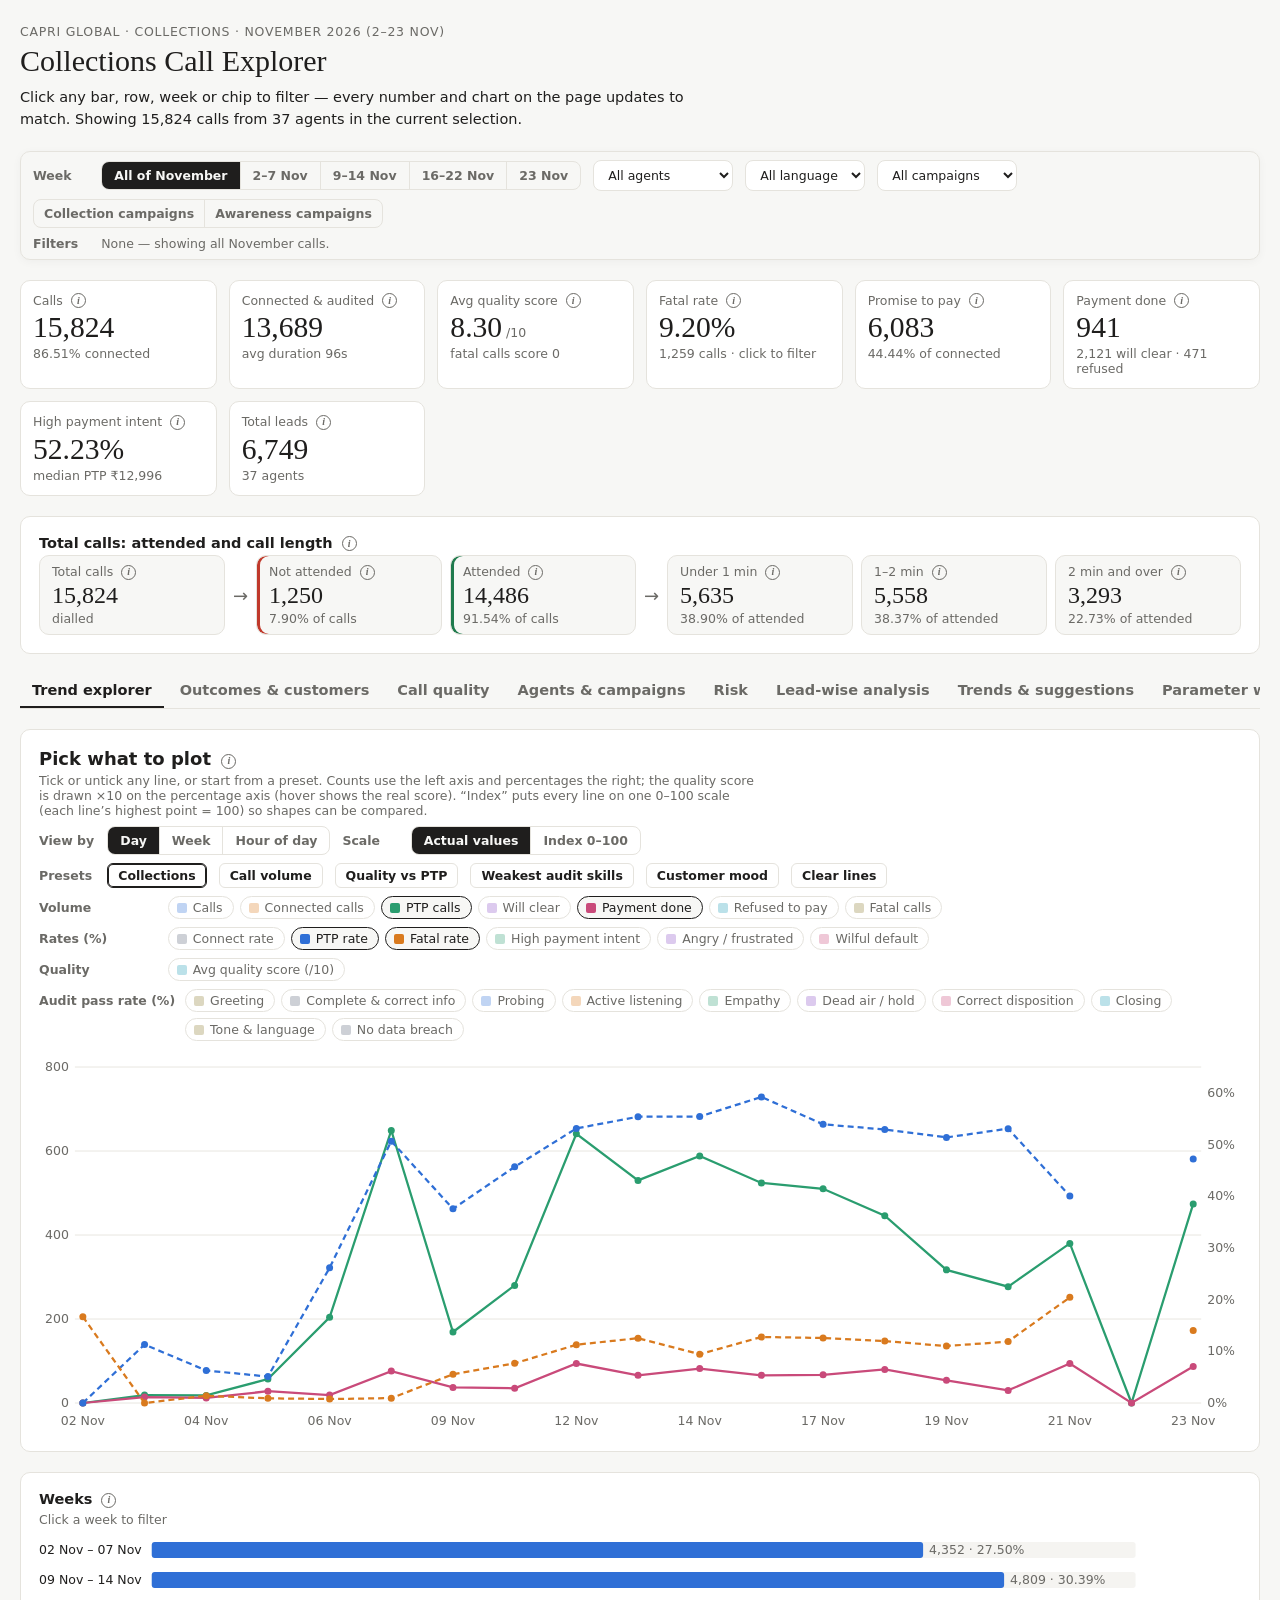
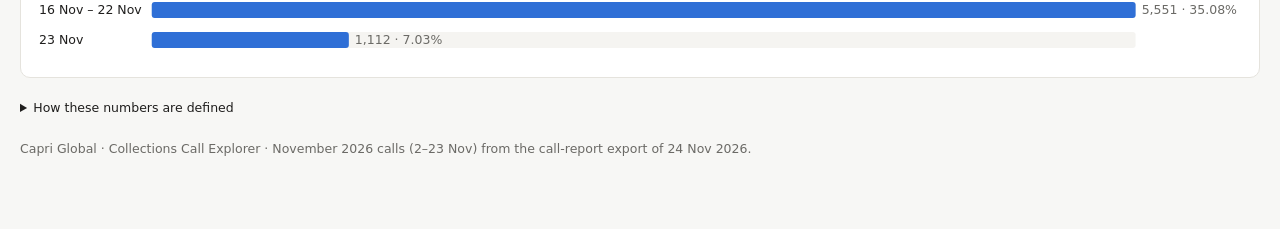
==== commit 3156900f: "Deploy FINAL_DASHBOARD: 15,824 calls (Nov 2-23), fatal_ui module, and updated analytics" ====
--- a/collections-call-explorer/index.html
+++ b/collections-call-explorer/index.html
@@ -12,7 +12,7 @@
 <div id="dash-root">
 <div class="cg">
 <header class="cg-head" id="top">
-  <div class="cg-eyebrow">Capri Global · Collections · November 2026 (2–22 Nov)</div>
+  <div class="cg-eyebrow">Capri Global · Collections · November 2026 (2–23 Nov)</div>
   <h1 class="cg-title">Collections Call Explorer</h1>
   <p class="cg-lede" id="lede">Click any bar, row, week or chip to filter — every number and chart on the page updates to match. Showing <span class="dash-skeleton" data-draw="val" data-source="kpis" data-field="calls" data-fmt="int" data-row="0"></span> calls from <span class="dash-skeleton" data-draw="val" data-source="kpis" data-field="agents" data-fmt="int" data-row="0"></span> agents in the current selection.</p>
 </header>
@@ -20,7 +20,7 @@
 <div class="cg-filters" id="filters">
   <div class="cg-frow">
     <span class="cg-flabel">Week</span>
-    <div class="cg-seg" role="group" aria-label="Week" data-seg="week"><button type="button" data-v="" aria-pressed="false">All of November</button><button type="button" data-v="02 Nov – 07 Nov" aria-pressed="false">2–7 Nov</button><button type="button" data-v="09 Nov – 14 Nov" aria-pressed="false">9–14 Nov</button><button type="button" data-v="16 Nov – 22 Nov" aria-pressed="false">16–22 Nov</button></div>
+    <div class="cg-seg" role="group" aria-label="Week" data-seg="week"><button type="button" data-v="" aria-pressed="false">All of November</button><button type="button" data-v="02 Nov – 07 Nov" aria-pressed="false">2–7 Nov</button><button type="button" data-v="09 Nov – 14 Nov" aria-pressed="false">9–14 Nov</button><button type="button" data-v="16 Nov – 22 Nov" aria-pressed="false">16–22 Nov</button><button type="button" data-v="23 Nov" aria-pressed="false">23 Nov</button></div>
     <select class="dash-select" data-draw="opts" data-dim="agent" data-all="All agents" data-source="options" aria-label="Agent"></select>
     <select class="dash-select" data-draw="opts" data-dim="lang" data-all="All languages" data-source="options" aria-label="Language"></select>
     <select class="dash-select" data-draw="opts" data-dim="campaign" data-all="All campaigns" data-source="options" aria-label="Campaign"></select>
@@ -65,7 +65,6 @@
   <button class="cg-tab" role="tab" aria-controls="quality" aria-selected="false">Call quality</button>
   <button class="cg-tab" role="tab" aria-controls="agents" aria-selected="false">Agents &amp; campaigns</button>
   <button class="cg-tab" role="tab" aria-controls="risk" aria-selected="false">Risk</button>
-  <button class="cg-tab" role="tab" aria-controls="calls" aria-selected="false">Calls to review</button>
   <button class="cg-tab" role="tab" aria-controls="leads" aria-selected="false">Lead-wise analysis</button>
   <button class="cg-tab" role="tab" aria-controls="insights" aria-selected="false">Trends &amp; suggestions</button>
   <button class="cg-tab" role="tab" aria-controls="params" aria-selected="false">Parameter wise analysis</button>
@@ -98,7 +97,7 @@
   </div>
   <div class="cg-grid2">
     <div class="cg-card" id="c-week"><h3 class="cg-h3">Weeks <span class="cg-i" tabindex="0" role="img" aria-label="Calls per calling week in November. Click a week to filter the page." data-info="Calls per calling week in November. Click a week to filter the page.">i</span></h3><p class=cg-sub>Click a week to filter</p><div class="cg-chart" style="min-height:100px" data-draw="cbar" data-source="by_week" data-dim="week" data-sort="key" data-mgroup="bm" data-aria="Bar chart by week"></div></div>
-    <div class="cg-card" id="c-unanalysed"><h3 class="cg-h3">Calls that could not be audited <span class="cg-i" tabindex="0" role="img" aria-label="Calls with too little speech, no transcript, or a voicemail, so the AI could not score them." data-info="Calls with too little speech, no transcript, or a voicemail, so the AI could not score them.">i</span></h3><p class=cg-sub>Too little speech, no transcript or voicemail</p><div class="cg-chart" style="min-height:100px" data-draw="cbar" data-source="unanalysed" data-dim="none" data-label="reason" data-key="reason" data-share="no" data-tip="calls:int:Calls" data-color="1" data-aria="Bar chart of unanalysable calls"></div></div>
+    
   </div>
 </section>
 
@@ -116,7 +115,7 @@
 </section>
 
 <section class="cg-sec" id="quality" role="tabpanel" hidden>
-  <div class="cg-card" id="c-params"><h3 class="cg-h3">Audit parameter pass rate <span class="cg-i" tabindex="0" role="img" aria-label="For each audit check, the share of assessed calls that passed it. Click a check to see the calls that failed it." data-info="For each audit check, the share of assessed calls that passed it. Click a check to see the calls that failed it.">i</span></h3><p class=cg-sub>Click a parameter to see only the calls that failed it — then open “Calls to review” to listen to them. Green ≥ 90%, amber 75–90%, red &lt; 75%.</p><div class="cg-chart" style="min-height:520px" data-draw="cbar" data-source="by_param" data-dim="param" data-key="param" data-label="parameter" data-measure="pass_rate" data-mfmt="pct" data-mlabel="Pass rate" data-max100="1" data-tone="pass" data-sort="none" data-tip="pass_rate:pct:Pass rate,assessed:int:Assessed,failed:int:Failed,fatal:int:Fatal" data-aria="Bar chart of audit parameter pass rates"></div></div>
+  <div class="cg-card" id="c-params"><h3 class="cg-h3">Audit parameter pass rate <span class="cg-i" tabindex="0" role="img" aria-label="For each audit check, the share of assessed calls that passed it. Click a check to see the calls that failed it." data-info="For each audit check, the share of assessed calls that passed it. Click a check to see the calls that failed it.">i</span></h3><p class=cg-sub>Click a parameter to filter the whole page to the calls that failed it. Green ≥ 90%, amber 75–90%, red &lt; 75%.</p><div class="cg-chart" style="min-height:520px" data-draw="cbar" data-source="by_param" data-dim="param" data-key="param" data-label="parameter" data-measure="pass_rate" data-mfmt="pct" data-mlabel="Pass rate" data-max100="1" data-tone="pass" data-sort="none" data-tip="pass_rate:pct:Pass rate,assessed:int:Assessed,failed:int:Failed,fatal:int:Fatal" data-aria="Bar chart of audit parameter pass rates"></div></div>
   <div class="cg-card" id="c-fatalp"><h3 class="cg-h3">Fatal marks by parameter <span class="cg-i" tabindex="0" role="img" aria-label="How many fatal errors each audit check caused. One fatal error sets the call score to 0." data-info="How many fatal errors each audit check caused. One fatal error sets the call score to 0.">i</span></h3><div class="cg-chart" style="min-height:120px" data-draw="cbar" data-source="by_param" data-dim="param" data-key="param" data-label="parameter" data-measure="fatal" data-mfmt="int" data-mlabel="Fatal marks" data-color="bad" data-limit="6" data-tip="fatal:int:Fatal marks,assessed:int:Assessed" data-aria="Bar chart of fatal marks by parameter"></div></div>
 </section>
 
@@ -140,21 +139,10 @@
 
 <section class="cg-sec" id="risk" role="tabpanel" hidden>
   <div class="cg-card" id="c-flags"><h3 class="cg-h3">Risk and compliance flags <span class="cg-i" tabindex="0" role="img" aria-label="Calls carrying each risk or compliance flag, as a share of connected calls. Click a flag to see those calls." data-info="Calls carrying each risk or compliance flag, as a share of connected calls. Click a flag to see those calls.">i</span></h3><p class=cg-sub>Calls flagged · share of connected calls. Click a flag to see only those calls.</p><div class="cg-chart" style="min-height:370px" data-draw="cbar" data-source="by_flag" data-dim="flag" data-key="flag" data-label="label" data-tip="calls:int:Calls,share:pct:Share of connected" data-color="bad" data-aria="Bar chart of risk flags"></div></div>
-  <p class="cg-note" id="risk-note">Threats, agent profanity and data-security breaches are zero-tolerance items. Pick one here, then open <button type="button" class="cg-inline" data-goto="calls">Calls to review</button> for the call links.</p>
-</section>
-
-<section class="cg-sec" id="calls" role="tabpanel" hidden>
-  <div class="cg-card" id="t-calls">
-    <h2 class="cg-h2">Calls to review <span class="cg-i" tabindex="0" role="img" aria-label="Up to 200 connected calls in the selection, worst first. The call ID opens the call in Greylabs." data-info="Up to 200 connected calls in the selection, worst first. The call ID opens the call in Greylabs.">i</span></h2>
-    <p class="cg-sub">Up to 200 connected calls in the current selection — fatal calls first, then lowest score. The call ID opens the call in Greylabs.</p>
-    <div class="cg-scroll cg-tall">
-      <table class="cg-table cg-sortable" data-source="call_list" data-row-key="id">
-        <thead><tr><th data-field="id" data-fmt="link" aria-sort="none">Call</th><th data-field="date" data-fmt="date" aria-sort="none">Date</th><th data-field="hour" aria-sort="none">Hour</th><th data-field="agent" aria-sort="none">Agent</th><th data-field="outcome" aria-sort="none">Outcome</th><th class="cg-num" data-field="score" data-fmt="score" data-tone="score" aria-sort="none">Score</th><th data-field="fatal_on" data-wrap="1" aria-sort="none">Fatal on</th><th data-field="failed_on" data-wrap="1" aria-sort="none">Also failed</th><th class="cg-num" data-field="dur" data-fmt="sec" aria-sort="none">Duration</th></tr></thead>
-        <tbody data-draw="tbl"></tbody>
-      </table>
-    </div>
-  </div>
-</section>
+  <p class="cg-note" id="risk-note">Threats, agent profanity and data-security breaches are zero-tolerance items. Click a flag to filter the whole page, then use the fatal and non-fatal breakdowns on the Parameter wise analysis tab to open the matching calls.</p>
+</section>
+
+
 
 <section class="cg-sec" id="leads" role="tabpanel" hidden>
   <p class="cg-sub" id="leads-intro">A lead is one loan account. Each lead’s November calls are combined to show how far it got — reached, promised to pay, paid — and how many calls it took. The page filters at the top (week, agent, language, outcome and so on) still apply; clicks on this tab filter the leads further.</p>
@@ -208,13 +196,13 @@
   <div class="cg-card" id="observations">
     <h2 class="cg-h2">What we observed in November <span class="cg-i" tabindex="0" role="img" aria-label="These observations use every November call and do not change with the filters. The charts and tables below do follow the filters." data-info="These observations use every November call and do not change with the filters. The charts and tables below do follow the filters.">i</span></h2>
     <ol class="cg-list">
-      <li><b>Collections went up while call quality went down.</b> From the first week (<b><span class="dash-skeleton" data-draw="val" data-source="insights" data-field="first_week" data-fmt="text" data-row="0"></span></b>) to the latest (<b><span class="dash-skeleton" data-draw="val" data-source="insights" data-field="last_week" data-fmt="text" data-row="0"></span></b>), the PTP rate rose from <b><span class="dash-skeleton" data-draw="val" data-source="insights" data-field="w1_ptp" data-fmt="pct" data-row="0"></span></b> to <b><span class="dash-skeleton" data-draw="val" data-source="insights" data-field="wl_ptp" data-fmt="pct" data-row="0"></span></b>, but the fatal rate climbed from <b><span class="dash-skeleton" data-draw="val" data-source="insights" data-field="w1_fatal" data-fmt="pct" data-row="0"></span></b> to <b><span class="dash-skeleton" data-draw="val" data-source="insights" data-field="wl_fatal" data-fmt="pct" data-row="0"></span></b> and the average score fell from <b><span class="dash-skeleton" data-draw="val" data-source="insights" data-field="w1_score" data-fmt="score" data-row="0"></span></b> to <b><span class="dash-skeleton" data-draw="val" data-source="insights" data-field="wl_score" data-fmt="score" data-row="0"></span></b>.</li>
-      <li><b>The drop in quality is across the whole team, not one or two agents.</b> <b><span class="dash-skeleton" data-draw="val" data-source="insights" data-field="agents_score_down" data-fmt="int" data-row="0"></span></b> of the <b><span class="dash-skeleton" data-draw="val" data-source="insights" data-field="agents_compared" data-fmt="int" data-row="0"></span></b> agents with enough calls in both weeks scored lower in the latest week. The largest drop was <b><span class="dash-skeleton" data-draw="val" data-source="insights" data-field="worst_drop_agent" data-fmt="text" data-row="0"></span></b> (down <b><span class="dash-skeleton" data-draw="val" data-source="insights" data-field="worst_drop" data-fmt="score" data-row="0"></span></b> points).</li>
+      <li><b>Collections went up while call quality went down.</b> From the first week (<b><span class="dash-skeleton" data-draw="val" data-source="insights" data-field="first_week" data-fmt="text" data-row="0"></span></b>) to the latest full week (<b><span class="dash-skeleton" data-draw="val" data-source="insights" data-field="last_week" data-fmt="text" data-row="0"></span></b>), the PTP rate rose from <b><span class="dash-skeleton" data-draw="val" data-source="insights" data-field="w1_ptp" data-fmt="pct" data-row="0"></span></b> to <b><span class="dash-skeleton" data-draw="val" data-source="insights" data-field="wl_ptp" data-fmt="pct" data-row="0"></span></b>, but the fatal rate climbed from <b><span class="dash-skeleton" data-draw="val" data-source="insights" data-field="w1_fatal" data-fmt="pct" data-row="0"></span></b> to <b><span class="dash-skeleton" data-draw="val" data-source="insights" data-field="wl_fatal" data-fmt="pct" data-row="0"></span></b> and the average score fell from <b><span class="dash-skeleton" data-draw="val" data-source="insights" data-field="w1_score" data-fmt="score" data-row="0"></span></b> to <b><span class="dash-skeleton" data-draw="val" data-source="insights" data-field="wl_score" data-fmt="score" data-row="0"></span></b>.</li>
+      <li><b>The drop in quality is across the whole team, not one or two agents.</b> <b><span class="dash-skeleton" data-draw="val" data-source="insights" data-field="agents_score_down" data-fmt="int" data-row="0"></span></b> of the <b><span class="dash-skeleton" data-draw="val" data-source="insights" data-field="agents_compared" data-fmt="int" data-row="0"></span></b> agents with enough calls in both weeks scored lower in the latest full week. The largest drop was <b><span class="dash-skeleton" data-draw="val" data-source="insights" data-field="worst_drop_agent" data-fmt="text" data-row="0"></span></b> (down <b><span class="dash-skeleton" data-draw="val" data-source="insights" data-field="worst_drop" data-fmt="score" data-row="0"></span></b> points).</li>
       <li><b>Wrong disposition tagging causes almost all fatal errors:</b> <b><span class="dash-skeleton" data-draw="val" data-source="insights" data-field="dispo_fatal" data-fmt="int" data-row="0"></span></b> of <b><span class="dash-skeleton" data-draw="val" data-source="insights" data-field="fatal_calls" data-fmt="int" data-row="0"></span></b> fatal calls. <b><span class="dash-skeleton" data-draw="val" data-source="insights" data-field="top_fatal_agent" data-fmt="text" data-row="0"></span></b> has the highest fatal rate among agents with 100+ connected calls (<b><span class="dash-skeleton" data-draw="val" data-source="insights" data-field="top_fatal_agent_rate" data-fmt="pct" data-row="0"></span></b>).</li>
       <li><b>Follow-up calls work, but about half of leads get only one.</b> <b><span class="dash-skeleton" data-draw="val" data-source="insights" data-field="once_pct" data-fmt="pct" data-row="0"></span></b> of leads were called only once. Leads called 6 or more times promised in <b><span class="dash-skeleton" data-draw="val" data-source="insights" data-field="six_prom" data-fmt="pct" data-row="0"></span></b> of cases and paid in <b><span class="dash-skeleton" data-draw="val" data-source="insights" data-field="six_paid" data-fmt="pct" data-row="0"></span></b>, against <b><span class="dash-skeleton" data-draw="val" data-source="insights" data-field="once_prom" data-fmt="pct" data-row="0"></span></b> and <b><span class="dash-skeleton" data-draw="val" data-source="insights" data-field="once_paid" data-fmt="pct" data-row="0"></span></b> for leads called once.</li>
       <li><b>Reaching customers is not the problem:</b> <b><span class="dash-skeleton" data-draw="val" data-source="insights" data-field="first_reach_pct" data-fmt="pct" data-row="0"></span></b> of leads were reached on the very first call.</li>
       <li><b>Calls under a minute convert less, and long calls carry more risk.</b> Connected calls under 1 minute ended in a PTP <b><span class="dash-skeleton" data-draw="val" data-source="insights" data-field="u1_ptp" data-fmt="pct" data-row="0"></span></b> of the time, against <b><span class="dash-skeleton" data-draw="val" data-source="insights" data-field="m12_ptp" data-fmt="pct" data-row="0"></span></b> for 1–2 minute calls. Calls over 2 minutes had a fatal rate of <b><span class="dash-skeleton" data-draw="val" data-source="insights" data-field="o2_fatal" data-fmt="pct" data-row="0"></span></b>, compared with <b><span class="dash-skeleton" data-draw="val" data-source="insights" data-field="u1_fatal" data-fmt="pct" data-row="0"></span></b> for calls under 1 minute.</li>
-      <li><b>Soft skills are the weakest audit areas:</b> closing passes <b><span class="dash-skeleton" data-draw="val" data-source="insights" data-field="closing_pass" data-fmt="pct" data-row="0"></span></b>, empathy <b><span class="dash-skeleton" data-draw="val" data-source="insights" data-field="empathy_pass" data-fmt="pct" data-row="0"></span></b>, complete &amp; correct information <b><span class="dash-skeleton" data-draw="val" data-source="insights" data-field="info_pass" data-fmt="pct" data-row="0"></span></b> and greeting <b><span class="dash-skeleton" data-draw="val" data-source="insights" data-field="greet_pass" data-fmt="pct" data-row="0"></span></b> of the time.</li>
+      <li><b>Soft skills are the weakest audit areas:</b> closing passes <b><span class="dash-skeleton" data-draw="val" data-source="insights" data-field="closing_pass" data-fmt="pct" data-row="0"></span></b>, empathy <b><span class="dash-skeleton" data-draw="val" data-source="insights" data-field="empathy_pass" data-fmt="pct" data-row="0"></span></b>, greeting <b><span class="dash-skeleton" data-draw="val" data-source="insights" data-field="greet_pass" data-fmt="pct" data-row="0"></span></b> and complete &amp; correct information <b><span class="dash-skeleton" data-draw="val" data-source="insights" data-field="info_pass" data-fmt="pct" data-row="0"></span></b> of the time.</li>
     </ol>
   </div>
 
@@ -239,7 +227,7 @@
       <h3 class="cg-h3">Agent-level improvements</h3>
       <ol class="cg-list">
         <li><b>Fix disposition tagging first.</b> Run a short refresher on matching the tag to what actually happened on the call, and spot-check tags daily for the agents at the top of “Agents to coach”.</li>
-        <li><b>Coach on the weakest check per agent</b>, using the tip in the table, and review their fatal calls together from “Calls to review”.</li>
+        <li><b>Coach on the weakest check per agent</b>, using the tip in the table, and review their fatal calls together using the Fatal calls breakdown on the Parameter wise analysis tab.</li>
         <li><b>Catch the weekly slide early.</b> Watch the agent trend table every week; any agent whose score falls by more than one point gets a call review within the week.</li>
         <li><b>Pair weaker agents with the top scorers</b> for call listening sessions on closing and empathy.</li>
       </ol>
@@ -267,7 +255,59 @@
 
 <section class="cg-sec" id="params" role="tabpanel" hidden>
   <p class="cg-sub" id="params-intro">How calls break down on each AI categorisation, and how agents score on each audit parameter. Every chart here follows the page filters at the top.</p>
-    <h2 class="cg-h2-sec">Call categorisation breakdowns <span class="cg-i" tabindex="0" role="img" aria-label="Every call in the selection, split by each AI categorisation. Bars show the number of calls and their share of all calls. Calls too short or silent to analyse show as Non-Actionable Calls. Click a bar to list its calls with links to open each one; click it again to close the list." data-info="Every call in the selection, split by each AI categorisation. Bars show the number of calls and their share of all calls. Calls too short or silent to analyse show as Non-Actionable Calls. Click a bar to list its calls with links to open each one; click it again to close the list.">i</span></h2>
+    <div class="cg-grid-fv">
+    <div class="cg-card" id="c-fatal-donut">
+      <h3 class="cg-h3">Fatal vs non-fatal calls <span class="cg-i" tabindex="0" role="img" aria-label="Every call in the selection, split by whether the audit marked it fatal. A fatal call has at least one zero-tolerance error and scores 0. Non-fatal includes calls too short to audit. Click either part of the ring, or the buttons below, to open its breakdown." data-info="Every call in the selection, split by whether the audit marked it fatal. A fatal call has at least one zero-tolerance error and scores 0. Non-fatal includes calls too short to audit. Click either part of the ring, or the buttons below, to open its breakdown.">i</span></h3>
+      <div class="cg-chart" style="min-height:240px" data-draw="donut" data-source="fatal_split" data-aria="Donut chart of fatal versus non-fatal calls"></div>
+      <div class="cg-fv-legend">
+        <button type="button" class="cg-fvbtn cg-fv-fatal" data-fview="fatal" aria-pressed="false"><i class="cg-sw cg-sw-bad"></i>Fatal calls · <span class="dash-skeleton" data-draw="val" data-source="fatal_split" data-field="fatal" data-fmt="int" data-row="0"></span> (<span class="dash-skeleton" data-draw="val" data-source="fatal_split" data-field="fatal_pct" data-fmt="pct" data-row="0"></span>)</button>
+        <button type="button" class="cg-fvbtn cg-fv-non" data-fview="nonfatal" aria-pressed="false"><i class="cg-sw cg-sw-non"></i>Non-fatal calls · <span class="dash-skeleton" data-draw="val" data-source="fatal_split" data-field="nonfatal" data-fmt="int" data-row="0"></span> (<span class="dash-skeleton" data-draw="val" data-source="fatal_split" data-field="nonfatal_pct" data-fmt="pct" data-row="0"></span>)</button>
+      </div>
+      <div class="cg-fv-banner">⚠ <span class="dash-skeleton" data-draw="val" data-source="fatal_split" data-field="fatal" data-fmt="int" data-row="0"></span> calls (<span class="dash-skeleton" data-draw="val" data-source="fatal_split" data-field="fatal_pct" data-fmt="pct" data-row="0"></span>) are fatal. <button type="button" class="cg-inline" data-fview="fatal">View breakdown</button></div>
+    </div>
+    <div class="cg-card cg-fv-hint" id="c-fatal-hint">
+      <h3 class="cg-h3">Fatal and non-fatal breakdowns</h3>
+      <p class="cg-sub">Click <b>Fatal calls</b> to see which audit parameters caused the fatal errors, how they moved week by week, and which agents and supervisors had the most. Click <b>Non-fatal calls</b> to see which parameters those calls still failed. Every bar opens a list of its calls with links to Greylabs.</p>
+    </div>
+  </div>
+
+  <div class="cg-fb" id="fatal-breakdown" hidden>
+    <div class="cg-fb-head"><h2 class="cg-h2">Fatal calls breakdown <span class="cg-i" tabindex="0" role="img" aria-label="Calls the audit marked fatal, in the current selection. Reasons are the parameters named as the fatal reason; one call can have more than one." data-info="Calls the audit marked fatal, in the current selection. Reasons are the parameters named as the fatal reason; one call can have more than one.">i</span></h2>
+      <div class="cg-fb-actions"><button type="button" class="cg-linkbtn" data-allcalls="Fatal">View all fatal calls</button><button type="button" class="cg-linkbtn" data-fview="">Close ✕</button></div></div>
+    <div class="cg-pwcalls" data-draw="pwcalls" data-source="pw_call_list" data-for="fatal"></div>
+    <div class="cg-kpis cg-kpis-4">
+      <div class="cg-kpi" id="fk-total"><span class="cg-kpi-l">Total fatal calls <span class="cg-i" tabindex="0" role="img" aria-label="Calls the audit marked fatal, out of all calls in the selection." data-info="Calls the audit marked fatal, out of all calls in the selection.">i</span></span><span class="cg-kpi-v cg-kpi-v-sm"><span class="dash-skeleton" data-draw="val" data-source="fatal_kpi" data-field="fatal" data-fmt="int" data-row="0"></span></span><span class="cg-kpi-s">out of <span class="dash-skeleton" data-draw="val" data-source="fatal_kpi" data-field="calls" data-fmt="int" data-row="0"></span> calls (<span class="dash-skeleton" data-draw="val" data-source="fatal_kpi" data-field="fatal_pct" data-fmt="pct" data-row="0"></span>)</span></div>
+      <div class="cg-kpi" id="fk-reason"><span class="cg-kpi-l">Top fatal reason <span class="cg-i" tabindex="0" role="img" aria-label="The audit parameter named most often as a fatal reason." data-info="The audit parameter named most often as a fatal reason.">i</span></span><span class="cg-kpi-v cg-kpi-v-sm"><span class="dash-skeleton" data-draw="val" data-source="fatal_kpi" data-field="top_reason" data-fmt="text" data-row="0"></span></span><span class="cg-kpi-s">in <span class="dash-skeleton" data-draw="val" data-source="fatal_kpi" data-field="top_reason_calls" data-fmt="int" data-row="0"></span> calls (<span class="dash-skeleton" data-draw="val" data-source="fatal_kpi" data-field="top_reason_pct" data-fmt="pct" data-row="0"></span>) of fatal calls</span></div>
+      <div class="cg-kpi" id="fk-agent"><span class="cg-kpi-l">Agent with most fatal calls <span class="cg-i" tabindex="0" role="img" aria-label="The agent with the highest number of fatal calls." data-info="The agent with the highest number of fatal calls.">i</span></span><span class="cg-kpi-v cg-kpi-v-sm"><span class="dash-skeleton" data-draw="val" data-source="fatal_kpi" data-field="top_agent" data-fmt="text" data-row="0"></span></span><span class="cg-kpi-s">with <span class="dash-skeleton" data-draw="val" data-source="fatal_kpi" data-field="top_agent_calls" data-fmt="int" data-row="0"></span> (<span class="dash-skeleton" data-draw="val" data-source="fatal_kpi" data-field="top_agent_pct" data-fmt="pct" data-row="0"></span>) of fatal calls</span></div>
+      <div class="cg-kpi" id="fk-sup"><span class="cg-kpi-l">Supervisor with most fatal calls <span class="cg-i" tabindex="0" role="img" aria-label="The supervisor whose team had the most fatal calls. OrgAdmin means no named supervisor is assigned to the agent." data-info="The supervisor whose team had the most fatal calls. OrgAdmin means no named supervisor is assigned to the agent.">i</span></span><span class="cg-kpi-v cg-kpi-v-sm"><span class="dash-skeleton" data-draw="val" data-source="fatal_kpi" data-field="top_sup" data-fmt="text" data-row="0"></span></span><span class="cg-kpi-s">with <span class="dash-skeleton" data-draw="val" data-source="fatal_kpi" data-field="top_sup_calls" data-fmt="int" data-row="0"></span> (<span class="dash-skeleton" data-draw="val" data-source="fatal_kpi" data-field="top_sup_pct" data-fmt="pct" data-row="0"></span>) of fatal calls</span></div>
+    </div>
+    <div class="cg-grid2">
+      <div class="cg-card" id="fb-reasons"><h3 class="cg-h3">Fatal reasons <span class="cg-i" tabindex="0" role="img" aria-label="How many fatal calls named each audit parameter as the reason. Click a bar to list those calls." data-info="How many fatal calls named each audit parameter as the reason. Click a bar to list those calls.">i</span></h3><div class="cg-chart" style="min-height:170px" data-draw="pwbar" data-source="fatal_reasons" data-pwdim="freason" data-color="bad" data-sharelabel="Share of fatal calls" data-aria="Bar chart of fatal reasons"></div><div class="cg-pwcalls" data-draw="pwcalls" data-source="pw_call_list" data-for="freason"></div></div>
+      <div class="cg-card" id="fb-time"><div class="cg-cardhead"><h3 class="cg-h3">Fatal analysis over time <span class="cg-i" tabindex="0" role="img" aria-label="Fatal calls per week or day, one line per fatal reason." data-info="Fatal calls per week or day, one line per fatal reason.">i</span></h3><div class="cg-seg" role="group" aria-label="View by" data-fgrain><button type="button" data-v="week" aria-pressed="true">Weekly</button><button type="button" data-v="day" aria-pressed="false">Daily</button></div></div><div class="cg-chart" style="min-height:300px" data-draw="fline" data-source="fatal_time" data-aria="Line chart of fatal analysis over time"></div></div>
+      <div class="cg-card" id="fb-agents"><h3 class="cg-h3">Agents with most fatal calls <span class="cg-i" tabindex="0" role="img" aria-label="Top 10 agents by number of fatal calls; the share is of all fatal calls. Click a bar to list that agent’s fatal calls." data-info="Top 10 agents by number of fatal calls; the share is of all fatal calls. Click a bar to list that agent’s fatal calls.">i</span></h3><div class="cg-chart" style="min-height:320px" data-draw="pwbar" data-source="fatal_agents" data-sharelabel="Share of fatal calls" data-pwdim="fagent" data-limit="10" data-aria="Bar chart of agents with most fatal calls"></div><div class="cg-pwcalls" data-draw="pwcalls" data-source="pw_call_list" data-for="fagent"></div></div>
+      <div class="cg-card" id="fb-sups"><h3 class="cg-h3">Supervisors with most fatal calls <span class="cg-i" tabindex="0" role="img" aria-label="Fatal calls by the agent’s supervisor; the share is of all fatal calls. OrgAdmin means no named supervisor. Click a bar to list those calls." data-info="Fatal calls by the agent’s supervisor; the share is of all fatal calls. OrgAdmin means no named supervisor. Click a bar to list those calls.">i</span></h3><div class="cg-chart" style="min-height:110px" data-draw="pwbar" data-source="fatal_sups" data-sharelabel="Share of fatal calls" data-pwdim="fsup" data-aria="Bar chart of supervisors with most fatal calls"></div><div class="cg-pwcalls" data-draw="pwcalls" data-source="pw_call_list" data-for="fsup"></div></div>
+    </div>
+  </div>
+
+  <div class="cg-fb" id="nonfatal-breakdown" hidden>
+    <div class="cg-fb-head"><h2 class="cg-h2">Non-fatal calls breakdown <span class="cg-i" tabindex="0" role="img" aria-label="Calls the audit did not mark fatal, in the current selection. Parameter figures use only the non-fatal calls that were audited; calls too short to audit have no parameter results." data-info="Calls the audit did not mark fatal, in the current selection. Parameter figures use only the non-fatal calls that were audited; calls too short to audit have no parameter results.">i</span></h2>
+      <div class="cg-fb-actions"><button type="button" class="cg-linkbtn" data-allcalls="Non-fatal">View all non-fatal calls</button><button type="button" class="cg-linkbtn" data-fview="">Close ✕</button></div></div>
+    <div class="cg-pwcalls" data-draw="pwcalls" data-source="pw_call_list" data-for="fatal"></div>
+    <div class="cg-kpis cg-kpis-4">
+      <div class="cg-kpi" id="nk-total"><span class="cg-kpi-l">Total non-fatal calls <span class="cg-i" tabindex="0" role="img" aria-label="Calls not marked fatal, out of all calls in the selection, and how many of them were audited." data-info="Calls not marked fatal, out of all calls in the selection, and how many of them were audited.">i</span></span><span class="cg-kpi-v cg-kpi-v-sm"><span class="dash-skeleton" data-draw="val" data-source="nonfatal_kpi" data-field="nonfatal" data-fmt="int" data-row="0"></span></span><span class="cg-kpi-s">out of <span class="dash-skeleton" data-draw="val" data-source="nonfatal_kpi" data-field="calls" data-fmt="int" data-row="0"></span> calls (<span class="dash-skeleton" data-draw="val" data-source="nonfatal_kpi" data-field="nonfatal_pct" data-fmt="pct" data-row="0"></span>) · <span class="dash-skeleton" data-draw="val" data-source="nonfatal_kpi" data-field="audited" data-fmt="int" data-row="0"></span> audited</span></div>
+      <div class="cg-kpi" id="nk-param"><span class="cg-kpi-l">Most failed parameter <span class="cg-i" tabindex="0" role="img" aria-label="The audit parameter that audited non-fatal calls failed most often." data-info="The audit parameter that audited non-fatal calls failed most often.">i</span></span><span class="cg-kpi-v cg-kpi-v-sm"><span class="dash-skeleton" data-draw="val" data-source="nonfatal_kpi" data-field="top_failed" data-fmt="text" data-row="0"></span></span><span class="cg-kpi-s">failed in <span class="dash-skeleton" data-draw="val" data-source="nonfatal_kpi" data-field="top_failed_calls" data-fmt="int" data-row="0"></span> calls (<span class="dash-skeleton" data-draw="val" data-source="nonfatal_kpi" data-field="top_failed_pct" data-fmt="pct" data-row="0"></span>) of audited non-fatal calls</span></div>
+      <div class="cg-kpi" id="nk-agent"><span class="cg-kpi-l">Agent with most non-fatal calls <span class="cg-i" tabindex="0" role="img" aria-label="The agent with the highest number of non-fatal calls." data-info="The agent with the highest number of non-fatal calls.">i</span></span><span class="cg-kpi-v cg-kpi-v-sm"><span class="dash-skeleton" data-draw="val" data-source="nonfatal_kpi" data-field="top_agent" data-fmt="text" data-row="0"></span></span><span class="cg-kpi-s">with <span class="dash-skeleton" data-draw="val" data-source="nonfatal_kpi" data-field="top_agent_calls" data-fmt="int" data-row="0"></span> (<span class="dash-skeleton" data-draw="val" data-source="nonfatal_kpi" data-field="top_agent_pct" data-fmt="pct" data-row="0"></span>) of non-fatal calls</span></div>
+      <div class="cg-kpi" id="nk-sup"><span class="cg-kpi-l">Supervisor with most non-fatal calls <span class="cg-i" tabindex="0" role="img" aria-label="The supervisor whose team had the most non-fatal calls. OrgAdmin means no named supervisor." data-info="The supervisor whose team had the most non-fatal calls. OrgAdmin means no named supervisor.">i</span></span><span class="cg-kpi-v cg-kpi-v-sm"><span class="dash-skeleton" data-draw="val" data-source="nonfatal_kpi" data-field="top_sup" data-fmt="text" data-row="0"></span></span><span class="cg-kpi-s">with <span class="dash-skeleton" data-draw="val" data-source="nonfatal_kpi" data-field="top_sup_calls" data-fmt="int" data-row="0"></span> (<span class="dash-skeleton" data-draw="val" data-source="nonfatal_kpi" data-field="top_sup_pct" data-fmt="pct" data-row="0"></span>) of non-fatal calls</span></div>
+    </div>
+    <div class="cg-grid2">
+      <div class="cg-card" id="nb-failed"><h3 class="cg-h3">Parameters failed on non-fatal calls <span class="cg-i" tabindex="0" role="img" aria-label="How many audited non-fatal calls failed each parameter; the share is of audited non-fatal calls. Click a bar to list those calls." data-info="How many audited non-fatal calls failed each parameter; the share is of audited non-fatal calls. Click a bar to list those calls.">i</span></h3><div class="cg-chart" style="min-height:440px" data-draw="pwbar" data-source="nonfatal_failed" data-sharelabel="Share of audited non-fatal calls" data-pwdim="nfail" data-aria="Bar chart of parameters failed on non-fatal calls"></div><div class="cg-pwcalls" data-draw="pwcalls" data-source="pw_call_list" data-for="nfail"></div></div>
+      <div class="cg-card" id="nb-time"><div class="cg-cardhead"><h3 class="cg-h3">Failed parameters over time <span class="cg-i" tabindex="0" role="img" aria-label="Audited non-fatal calls failing each parameter per week or day, for the five most-failed parameters." data-info="Audited non-fatal calls failing each parameter per week or day, for the five most-failed parameters.">i</span></h3><div class="cg-seg" role="group" aria-label="View by" data-fgrain><button type="button" data-v="week" aria-pressed="true">Weekly</button><button type="button" data-v="day" aria-pressed="false">Daily</button></div></div><div class="cg-chart" style="min-height:300px" data-draw="fline" data-source="nonfatal_time" data-aria="Line chart of failed parameters over time"></div></div>
+      <div class="cg-card" id="nb-agents"><h3 class="cg-h3">Agents with most non-fatal calls <span class="cg-i" tabindex="0" role="img" aria-label="Top 10 agents by number of non-fatal calls; the share is of all non-fatal calls. Click a bar to list them." data-info="Top 10 agents by number of non-fatal calls; the share is of all non-fatal calls. Click a bar to list them.">i</span></h3><div class="cg-chart" style="min-height:320px" data-draw="pwbar" data-source="nonfatal_agents" data-sharelabel="Share of non-fatal calls" data-pwdim="nagent" data-limit="10" data-aria="Bar chart of agents with most non-fatal calls"></div><div class="cg-pwcalls" data-draw="pwcalls" data-source="pw_call_list" data-for="nagent"></div></div>
+      <div class="cg-card" id="nb-sups"><h3 class="cg-h3">Supervisors with most non-fatal calls <span class="cg-i" tabindex="0" role="img" aria-label="Non-fatal calls by the agent’s supervisor. OrgAdmin means no named supervisor. Click a bar to list them." data-info="Non-fatal calls by the agent’s supervisor. OrgAdmin means no named supervisor. Click a bar to list them.">i</span></h3><div class="cg-chart" style="min-height:110px" data-draw="pwbar" data-source="nonfatal_sups" data-sharelabel="Share of non-fatal calls" data-pwdim="nsup" data-aria="Bar chart of supervisors with most non-fatal calls"></div><div class="cg-pwcalls" data-draw="pwcalls" data-source="pw_call_list" data-for="nsup"></div></div>
+    </div>
+  </div>
+
+  <h2 class="cg-h2-sec">Call categorisation breakdowns <span class="cg-i" tabindex="0" role="img" aria-label="Every call in the selection, split by each AI categorisation. Bars show the number of calls and their share of all calls. Calls too short or silent to analyse show as Non-Actionable Calls. Click a bar to list its calls with links to open each one; click it again to close the list." data-info="Every call in the selection, split by each AI categorisation. Bars show the number of calls and their share of all calls. Calls too short or silent to analyse show as Non-Actionable Calls. Click a bar to list its calls with links to open each one; click it again to close the list.">i</span></h2>
   <div class="cg-grid2">
     <div class="cg-card" id="pw-intent"><h3 class="cg-h3">No. of calls by payment intent <span class="cg-i" tabindex="0" role="img" aria-label="How willing the customer was to pay, as judged by the AI. Non-Actionable Calls were too short or silent to judge." data-info="How willing the customer was to pay, as judged by the AI. Non-Actionable Calls were too short or silent to judge.">i</span></h3><div class="cg-chart" style="min-height:190px" data-draw="pwbar" data-source="pw_intent" data-pwdim="intent" data-dim="none" data-key="category" data-label="category" data-share="yes" data-tip="calls:int:Calls,share:pct:Share of calls" data-aria="Bar chart of no. of calls by payment intent"></div><div class="cg-pwcalls" data-draw="pwcalls" data-source="pw_call_list" data-for="intent"></div></div>
     <div class="cg-card" id="pw-cap"><h3 class="cg-h3">No. of calls by payment capability <span class="cg-i" tabindex="0" role="img" aria-label="Whether the customer has the means to pay right now, as judged by the AI." data-info="Whether the customer has the means to pay right now, as judged by the AI.">i</span></h3><div class="cg-chart" style="min-height:190px" data-draw="pwbar" data-source="pw_cap" data-pwdim="cap" data-dim="none" data-key="category" data-label="category" data-share="yes" data-tip="calls:int:Calls,share:pct:Share of calls" data-aria="Bar chart of no. of calls by payment capability"></div><div class="cg-pwcalls" data-draw="pwcalls" data-source="pw_call_list" data-for="cap"></div></div>
@@ -290,7 +330,7 @@
       <div class="cg-chart" style="min-height:360px" data-draw="radar" data-source="pw_categories"></div>
     </div>
     <div class="cg-card" id="pw-params">
-      <h3 class="cg-h3">Score distribution of parameters <span class="cg-i" tabindex="0" role="img" aria-label="Average score of each parameter out of 10, lowest first. Click a parameter to see only the calls that failed it, then open Calls to review." data-info="Average score of each parameter out of 10, lowest first. Click a parameter to see only the calls that failed it, then open Calls to review.">i</span></h3>
+      <h3 class="cg-h3">Score distribution of parameters <span class="cg-i" tabindex="0" role="img" aria-label="Average score of each parameter out of 10, lowest first. Click a parameter to filter the whole page to the calls that failed it." data-info="Average score of each parameter out of 10, lowest first. Click a parameter to filter the whole page to the calls that failed it.">i</span></h3>
       <div class="cg-chart" style="min-height:440px" data-draw="cbar" data-source="pw_params" data-dim="param" data-key="param" data-label="parameter" data-measure="score" data-mfmt="score" data-mlabel="Score out of 10" data-sort="none" data-tip="score:score:Score out of 10,pass_rate:pct:Pass rate,weight:int:Weight (points),assessed:int:Assessed calls" data-aria="Bar chart of parameter scores out of 10"></div>
     </div>
   </div>
@@ -298,14 +338,14 @@
 
 <details class="cg-defs" id="definitions">
   <summary>How these numbers are defined</summary>
-  <p><b>Connected &amp; audited</b> calls had enough conversation for the AI audit; all rates are a share of these. <b>Quality score</b> is the audit’s normalised score out of 10, and a call with any fatal error scores 0. <b>PTP</b> counts outcomes Promise To Pay, Penal PTP and NACH PTP; the median PTP amount uses PTP calls with an amount captured. <b>Awareness campaigns</b> are campaigns whose name starts with “PDM”; every other campaign is a <b>collection campaign</b>. <b>Attended</b> means the dialer marked the call Connected (the customer picked up); call length bands use the full call duration. Loan and mobile numbers are masked to their last 4 digits, and no emails are included. A breakdown chart ignores its own filter, so you can always see and switch between its options. Data: November 2026 calls (2–22 Nov) from the re-audited call-report exports of 23 Nov 2026.</p>
+  <p><b>Connected &amp; audited</b> calls had enough conversation for the AI audit; all rates are a share of these. <b>Quality score</b> is the audit’s normalised score out of 10, and a call with any fatal error scores 0. <b>PTP</b> counts outcomes Promise To Pay, Penal PTP and NACH PTP; the median PTP amount uses PTP calls with an amount captured. <b>Awareness campaigns</b> are campaigns whose name starts with “PDM”; every other campaign is a <b>collection campaign</b>. <b>Attended</b> means the dialer marked the call Connected (the customer picked up); call length bands use the full call duration. Loan and mobile numbers are masked to their last 4 digits, and no emails are included. A breakdown chart ignores its own filter, so you can always see and switch between its options. Data: November 2026 calls (2–23 Nov) from the call-report export of 24 Nov 2026 (1–23 Nov).</p>
 </details>
 </div>
-<p class="cg-foot">Capri Global · Collections Call Explorer · November 2026 calls (2–22 Nov) from the re-audited call-report exports of 23 Nov 2026.</p>
+<p class="cg-foot">Capri Global · Collections Call Explorer · November 2026 calls (2–23 Nov) from the call-report export of 24 Nov 2026.</p>
 </div>
 <script src="d3.min.js"></script>
 <script src="data.js"></script>
-<script>window.CG_CONFIG = { params: {"week": "", "agent": "", "lang": "", "campaign": "", "ctype": "", "attend": "", "dband": "", "outcome": "", "intent": "", "cap": "", "reason": "", "rsub": "", "sent": "", "flag": "", "param": "", "lstatus": "", "latt": "", "lprod": "", "lemi": "", "lcycle": "", "pwdim": "", "pwcat": ""}, datasets: { calls: { data: window.CG_DATA } } };</script>
+<script>window.CG_CONFIG = { params: {"week": "", "agent": "", "lang": "", "campaign": "", "ctype": "", "attend": "", "dband": "", "outcome": "", "intent": "", "cap": "", "reason": "", "rsub": "", "sent": "", "flag": "", "param": "", "lstatus": "", "latt": "", "lprod": "", "lemi": "", "lcycle": "", "pwdim": "", "pwcat": "", "fview": ""}, datasets: { calls: { data: window.CG_DATA } } };</script>
 <script src="dash-shim.js"></script>
 <script src="loaders.js"></script>
 <script src="calcs.js"></script>
@@ -317,5 +357,6 @@
 <script src="extras.js"></script>
 <script src="pw_calcs.js"></script>
 <script src="pw_ui.js"></script>
+<script src="fatal_ui.js"></script>
 </body>
 </html>
--- a/collections-call-explorer/styles.css
+++ b/collections-call-explorer/styles.css
@@ -149,3 +149,27 @@
 .cg-filters select[data-dim="agent"] { max-width: 140px; }
 .cg-filters select[data-dim="lang"] { max-width: 120px; }
 .cg-ctype button { padding: 6px 10px; }
+/* fatal vs non-fatal */
+.cg-grid-fv { display: grid; grid-template-columns: minmax(min(100%, 340px), 1fr) 2fr; gap: var(--cds-gap-lg); }
+@media (max-width: 800px) { .cg-grid-fv { grid-template-columns: 1fr; } }
+.cg-donut-n { font-family: var(--font-anthropic-serif); font-size: 28px; fill: var(--color-fg); }
+.cg-donut-l { font-size: var(--cds-font-size-caption); fill: var(--color-fg-muted); }
+.cg-fv-legend { display: flex; flex-wrap: wrap; justify-content: center; gap: 8px; margin: 6px 0 10px; }
+.cg-fvbtn { appearance: none; font: inherit; font-size: var(--cds-font-size-caption); display: inline-flex; align-items: center; gap: 6px; border: 1px solid var(--color-border-line); background: var(--color-bg); color: var(--color-fg); border-radius: 999px; padding: 4px 12px; cursor: pointer; }
+.cg-fvbtn[aria-pressed="true"] { border-color: var(--color-fg); box-shadow: inset 0 0 0 1px var(--color-fg); }
+.cg-fvbtn .dash-skeleton { display: inline-block; min-width: 3ch; }
+.cg-sw-bad { background: var(--color-bad); }
+.cg-sw-non { background: var(--cg-s1, #2f6fd6); }
+.cg-fv-banner { background: color-mix(in srgb, var(--color-warn) 12%, transparent); color: var(--color-fg); border-radius: 8px; padding: 8px 12px; font-size: var(--cds-font-size-caption); text-align: center; }
+.cg-fv-banner .dash-skeleton { display: inline-block; min-width: 3ch; }
+.cg-fv-banner .cg-inline { font-weight: 600; }
+.cg-fv-hint { display: flex; flex-direction: column; justify-content: center; }
+.cg-fb { display: flex; flex-direction: column; gap: var(--cds-gap-lg); border: 1px solid var(--color-border-line); border-radius: var(--cds-radius); padding: var(--cds-pad-lg); background: var(--color-bg); }
+.cg-fb[hidden] { display: none; }
+.cg-fb-head { display: flex; flex-wrap: wrap; justify-content: space-between; align-items: center; gap: var(--cds-gap-sm); }
+.cg-fb-actions { display: flex; gap: 8px; }
+.cg-fb-actions .cg-linkbtn[aria-pressed="true"] { border-color: var(--color-fg); box-shadow: inset 0 0 0 1px var(--color-fg); }
+.cg-kpis-4 { grid-template-columns: repeat(auto-fit, minmax(min(100%, 220px), 1fr)); }
+.cg-kpi-v-sm { font-size: 1.35rem; line-height: 1.25; }
+.cg-cardhead { display: flex; flex-wrap: wrap; justify-content: space-between; align-items: center; gap: 8px; margin-bottom: 6px; }
+.cg-pwcalls td.cg-wrap { white-space: normal; min-width: 160px; }
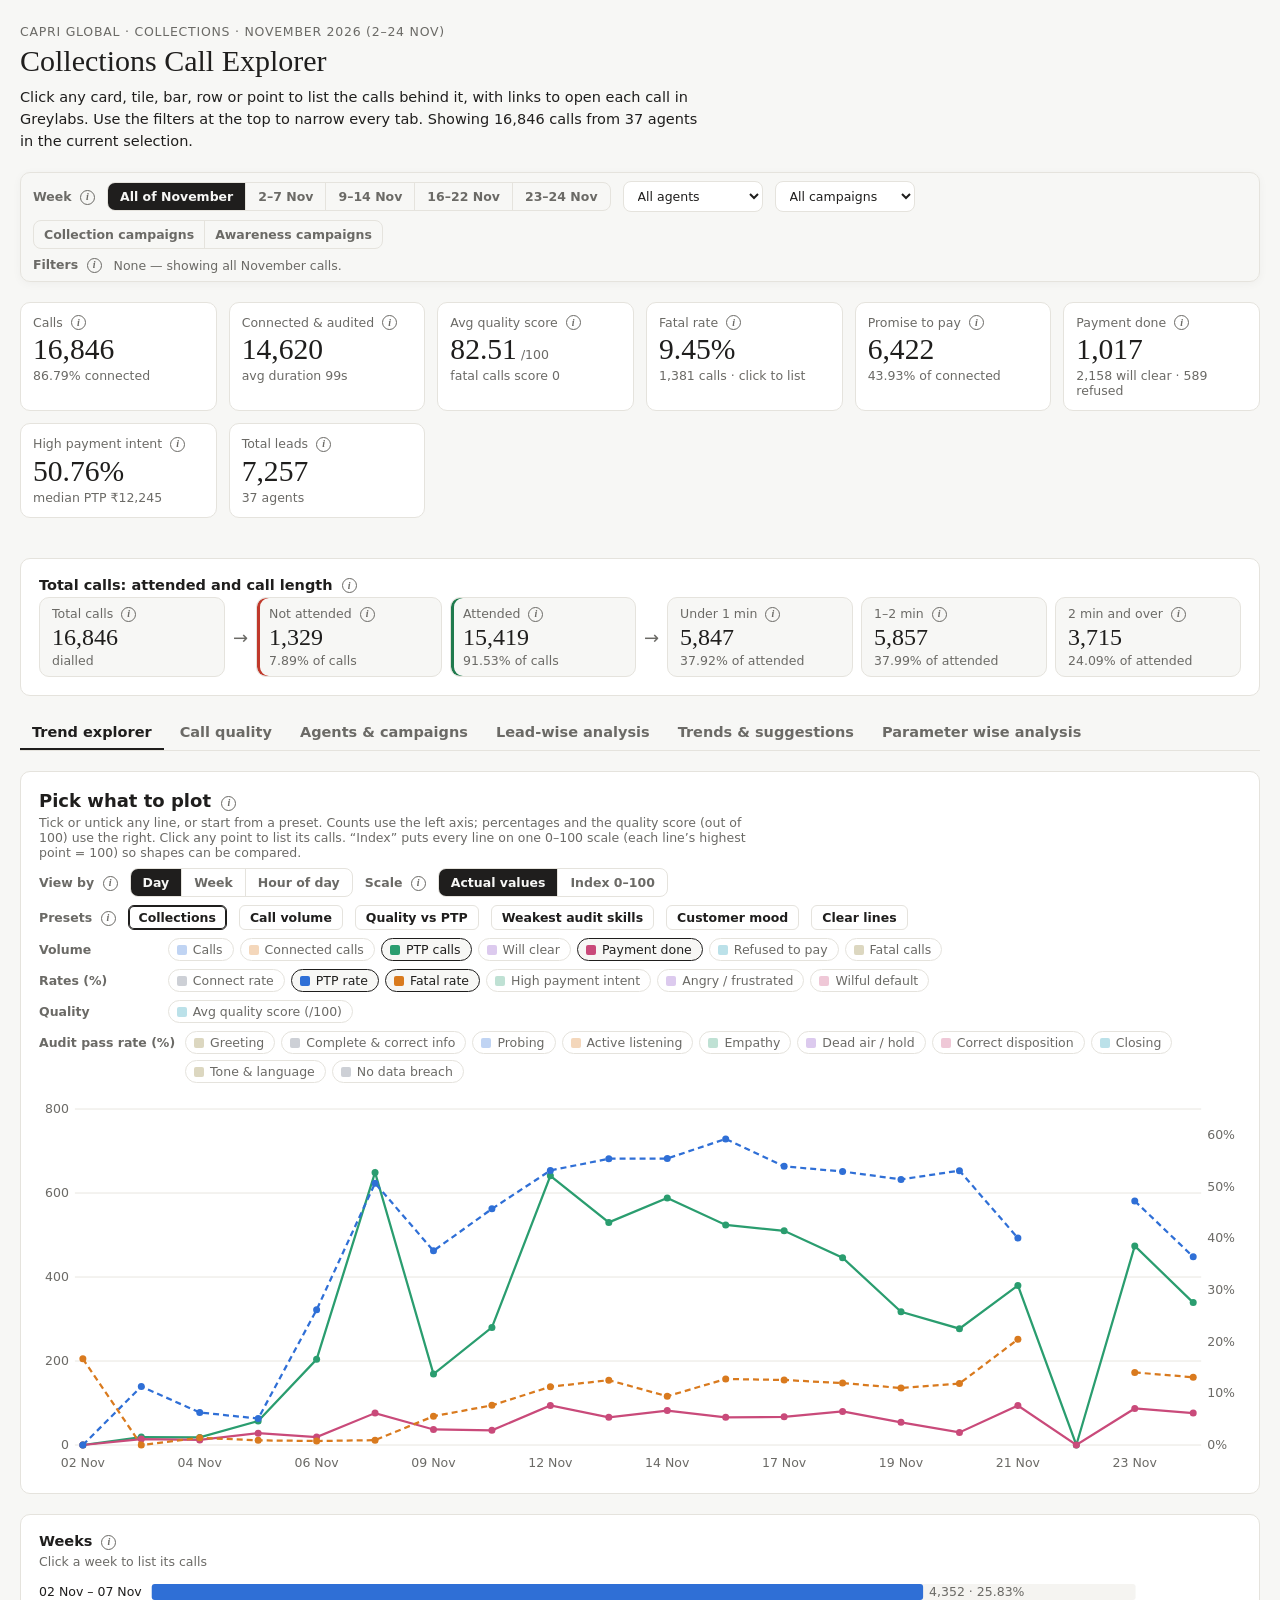
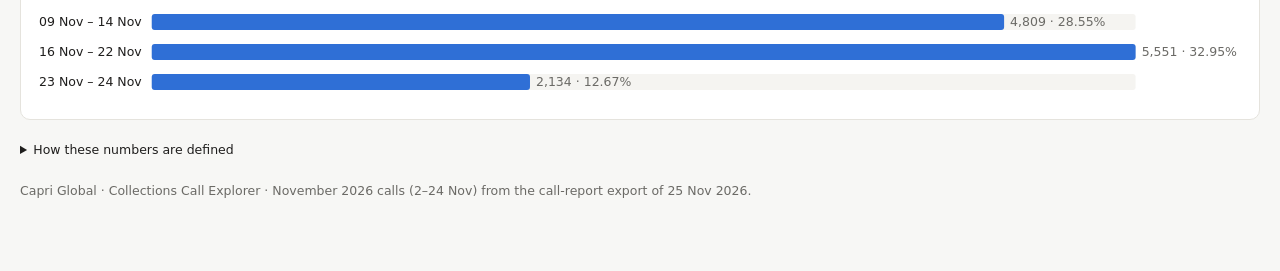
==== commit 891d51b7: "Deploy LAST AND FINAL dashboard: 16,846 calls (Nov 2-24), defs.js tooltips, Greylabs call links, and" ====
--- a/collections-call-explorer/index.html
+++ b/collections-call-explorer/index.html
@@ -12,22 +12,21 @@
 <div id="dash-root">
 <div class="cg">
 <header class="cg-head" id="top">
-  <div class="cg-eyebrow">Capri Global · Collections · November 2026 (2–23 Nov)</div>
+  <div class="cg-eyebrow">Capri Global · Collections · November 2026 (2–24 Nov)</div>
   <h1 class="cg-title">Collections Call Explorer</h1>
-  <p class="cg-lede" id="lede">Click any bar, row, week or chip to filter — every number and chart on the page updates to match. Showing <span class="dash-skeleton" data-draw="val" data-source="kpis" data-field="calls" data-fmt="int" data-row="0"></span> calls from <span class="dash-skeleton" data-draw="val" data-source="kpis" data-field="agents" data-fmt="int" data-row="0"></span> agents in the current selection.</p>
+  <p class="cg-lede" id="lede">Click any card, tile, bar, row or point to list the calls behind it, with links to open each call in Greylabs. Use the filters at the top to narrow every tab. Showing <span class="dash-skeleton" data-draw="val" data-source="kpis" data-field="calls" data-fmt="int" data-row="0"></span> calls from <span class="dash-skeleton" data-draw="val" data-source="kpis" data-field="agents" data-fmt="int" data-row="0"></span> agents in the current selection.</p>
 </header>
 
 <div class="cg-filters" id="filters">
   <div class="cg-frow">
-    <span class="cg-flabel">Week</span>
-    <div class="cg-seg" role="group" aria-label="Week" data-seg="week"><button type="button" data-v="" aria-pressed="false">All of November</button><button type="button" data-v="02 Nov – 07 Nov" aria-pressed="false">2–7 Nov</button><button type="button" data-v="09 Nov – 14 Nov" aria-pressed="false">9–14 Nov</button><button type="button" data-v="16 Nov – 22 Nov" aria-pressed="false">16–22 Nov</button><button type="button" data-v="23 Nov" aria-pressed="false">23 Nov</button></div>
+    <span class="cg-flabel">Week <span class="cg-i" tabindex="0" role="img" aria-label="Limits every tab to one calling week (Monday start). “All of November” shows every call." data-info="Limits every tab to one calling week (Monday start). “All of November” shows every call.">i</span></span>
+    <div class="cg-seg" role="group" aria-label="Week" data-seg="week"><button type="button" data-v="" aria-pressed="false">All of November</button><button type="button" data-v="02 Nov – 07 Nov" aria-pressed="false">2–7 Nov</button><button type="button" data-v="09 Nov – 14 Nov" aria-pressed="false">9–14 Nov</button><button type="button" data-v="16 Nov – 22 Nov" aria-pressed="false">16–22 Nov</button><button type="button" data-v="23 Nov – 24 Nov" aria-pressed="false">23–24 Nov</button></div>
     <select class="dash-select" data-draw="opts" data-dim="agent" data-all="All agents" data-source="options" aria-label="Agent"></select>
-    <select class="dash-select" data-draw="opts" data-dim="lang" data-all="All languages" data-source="options" aria-label="Language"></select>
-    <select class="dash-select" data-draw="opts" data-dim="campaign" data-all="All campaigns" data-source="options" aria-label="Campaign"></select>
+        <select class="dash-select" data-draw="opts" data-dim="campaign" data-all="All campaigns" data-source="options" aria-label="Campaign"></select>
     <div class="cg-seg cg-ctype" role="group" aria-label="Campaign type"><button type="button" data-ctype="Collection" aria-pressed="false" title="Campaigns whose name does not start with PDM">Collection campaigns</button><button type="button" data-ctype="Awareness" aria-pressed="false" title="Campaigns whose name starts with PDM">Awareness campaigns</button></div>
   </div>
   <div class="cg-frow cg-active" id="active-filters">
-    <span class="cg-flabel">Filters</span>
+    <span class="cg-flabel">Filters <span class="cg-i" tabindex="0" role="img" aria-label="Filters currently applied to every tab. Remove one with ✕ or use Clear all. Agent and campaign menus and the Collection / Awareness buttons sit on the left." data-info="Filters currently applied to every tab. Remove one with ✕ or use Clear all. Agent and campaign menus and the Collection / Awareness buttons sit on the left.">i</span></span>
     <span class="cg-nofilter">None — showing all November calls.</span>
     <span class="cg-chips" data-draw="chips"></span>
     <button type="button" class="cg-linkbtn" data-clear hidden>Clear all</button>
@@ -35,36 +34,37 @@
 </div>
 
 <div class="cg-kpis" id="kpis">
-  <div class="cg-kpi" id="k-calls"><span class="cg-kpi-l">Calls <span class="cg-i" tabindex="0" role="img" aria-label="Every call in the selection, attended or not." data-info="Every call in the selection, attended or not.">i</span></span><span class="cg-kpi-v"><span class="dash-skeleton" data-draw="val" data-source="kpis" data-field="calls" data-fmt="int" data-row="0"></span></span><span class="cg-kpi-s"><span class="dash-skeleton" data-draw="val" data-source="kpis" data-field="connect_rate" data-fmt="pct" data-row="0"></span> connected</span></div>
-  <div class="cg-kpi" id="k-conn"><span class="cg-kpi-l">Connected &amp; audited <span class="cg-i" tabindex="0" role="img" aria-label="Calls with enough conversation for the AI audit to score them. All rates on this page (fatal, PTP, intent) are a share of these calls." data-info="Calls with enough conversation for the AI audit to score them. All rates on this page (fatal, PTP, intent) are a share of these calls.">i</span></span><span class="cg-kpi-v"><span class="dash-skeleton" data-draw="val" data-source="kpis" data-field="connected" data-fmt="int" data-row="0"></span></span><span class="cg-kpi-s">avg duration <span class="dash-skeleton" data-draw="val" data-source="kpis" data-field="avg_duration_sec" data-fmt="sec" data-row="0"></span></span></div>
-  <div class="cg-kpi" id="k-score"><span class="cg-kpi-l">Avg quality score <span class="cg-i" tabindex="0" role="img" aria-label="Average audit score out of 10 across connected calls. Any call with a fatal error scores 0." data-info="Average audit score out of 10 across connected calls. Any call with a fatal error scores 0.">i</span></span><span class="cg-kpi-v"><span class="dash-skeleton" data-draw="val" data-source="kpis" data-field="avg_score" data-fmt="score" data-row="0"></span><small> /10</small></span><span class="cg-kpi-s">fatal calls score 0</span></div>
-  <button class="cg-kpi" id="k-fatal" data-toggle-flag="f_fatal" type="button" aria-pressed="false"><span class="cg-kpi-l">Fatal rate <span class="cg-i" aria-hidden="true" data-info="Share of connected calls with at least one fatal audit error, such as a wrong disposition tag, threat or data breach. Click the card to show only fatal calls.">i</span></span><span class="cg-kpi-v"><span class="dash-skeleton" data-draw="val" data-source="kpis" data-field="fatal_rate" data-fmt="pct" data-row="0"></span></span><span class="cg-kpi-s"><span class="dash-skeleton" data-draw="val" data-source="kpis" data-field="fatal_calls" data-fmt="int" data-row="0"></span> calls · click to filter</span></button>
-  <div class="cg-kpi" id="k-ptp"><span class="cg-kpi-l">Promise to pay <span class="cg-i" tabindex="0" role="img" aria-label="Connected calls where the customer promised to pay (Promise To Pay, Penal PTP or NACH PTP)." data-info="Connected calls where the customer promised to pay (Promise To Pay, Penal PTP or NACH PTP).">i</span></span><span class="cg-kpi-v"><span class="dash-skeleton" data-draw="val" data-source="kpis" data-field="ptp_calls" data-fmt="int" data-row="0"></span></span><span class="cg-kpi-s"><span class="dash-skeleton" data-draw="val" data-source="kpis" data-field="ptp_rate" data-fmt="pct" data-row="0"></span> of connected</span></div>
-  <div class="cg-kpi" id="k-paid"><span class="cg-kpi-l">Payment done <span class="cg-i" tabindex="0" role="img" aria-label="Connected calls where the customer said the payment is already made. “Will clear” means they said it will be cleared soon." data-info="Connected calls where the customer said the payment is already made. “Will clear” means they said it will be cleared soon.">i</span></span><span class="cg-kpi-v"><span class="dash-skeleton" data-draw="val" data-source="kpis" data-field="payment_done" data-fmt="int" data-row="0"></span></span><span class="cg-kpi-s"><span class="dash-skeleton" data-draw="val" data-source="kpis" data-field="will_clear" data-fmt="int" data-row="0"></span> will clear · <span class="dash-skeleton" data-draw="val" data-source="kpis" data-field="refused" data-fmt="int" data-row="0"></span> refused</span></div>
-  <div class="cg-kpi" id="k-intent"><span class="cg-kpi-l">High payment intent <span class="cg-i" tabindex="0" role="img" aria-label="Share of connected calls where the AI judged the customer’s willingness to pay as high. Median PTP is the middle promised amount." data-info="Share of connected calls where the AI judged the customer’s willingness to pay as high. Median PTP is the middle promised amount.">i</span></span><span class="cg-kpi-v"><span class="dash-skeleton" data-draw="val" data-source="kpis" data-field="high_intent_pct" data-fmt="pct" data-row="0"></span></span><span class="cg-kpi-s">median PTP <span class="dash-skeleton" data-draw="val" data-source="kpis" data-field="median_ptp_amount" data-fmt="inr" data-row="0"></span></span></div>
-  <div class="cg-kpi" id="k-leads"><span class="cg-kpi-l">Total leads <span class="cg-i" tabindex="0" role="img" aria-label="Unique leads (loan accounts) called in the selection. See the Lead-wise analysis tab for details." data-info="Unique leads (loan accounts) called in the selection. See the Lead-wise analysis tab for details.">i</span></span><span class="cg-kpi-v"><span class="dash-skeleton" data-draw="val" data-source="kpis" data-field="leads" data-fmt="int" data-row="0"></span></span><span class="cg-kpi-s"><span class="dash-skeleton" data-draw="val" data-source="kpis" data-field="agents" data-fmt="int" data-row="0"></span> agents</span></div>
-</div>
+  <button type="button" class="cg-kpi" id="k-calls" data-kpi="all" aria-pressed="false"><span class="cg-kpi-l">Calls <span class="cg-i" aria-hidden="true" data-info="Every call in the current selection, one row per call in the export, whether or not the customer picked up. Source: the dialer’s call record. Click to list all these calls.">i</span></span><span class="cg-kpi-v"><span class="dash-skeleton" data-draw="val" data-source="kpis" data-field="calls" data-fmt="int" data-row="0"></span></span><span class="cg-kpi-s"><span class="dash-skeleton" data-draw="val" data-source="kpis" data-field="connect_rate" data-fmt="pct" data-row="0"></span> connected</span></button>
+  <button type="button" class="cg-kpi" id="k-conn" data-kpi="connected" aria-pressed="false"><span class="cg-kpi-l">Connected &amp; audited <span class="cg-i" aria-hidden="true" data-info="Calls with enough two-way conversation for the AI audit to score them; calls with too little speech, no transcript or voicemail are excluded. Every rate on the page (fatal, PTP, intent, score) is a share of these calls. Source: the AI audit of the call recording/transcript. Click to list them.">i</span></span><span class="cg-kpi-v"><span class="dash-skeleton" data-draw="val" data-source="kpis" data-field="connected" data-fmt="int" data-row="0"></span></span><span class="cg-kpi-s">avg duration <span class="dash-skeleton" data-draw="val" data-source="kpis" data-field="avg_duration_sec" data-fmt="sec" data-row="0"></span></span></button>
+  <button type="button" class="cg-kpi" id="k-score" data-kpi="connected" aria-pressed="false"><span class="cg-kpi-l">Avg quality score <span class="cg-i" aria-hidden="true" data-info="Average audit score out of 100 across connected &amp; audited calls. Each call’s score is the points it earned divided by the points applicable to it (out of 100); any call with a fatal error scores 0. Per call, then averaged. Source: the AI audit of the call recording/transcript. Click to list the calls behind it.">i</span></span><span class="cg-kpi-v"><span class="dash-skeleton" data-draw="val" data-source="kpis" data-field="avg_score" data-fmt="score" data-row="0"></span><small> /100</small></span><span class="cg-kpi-s">fatal calls score 0</span></button>
+  <button type="button" class="cg-kpi" id="k-fatal" data-kpi="fatal" aria-pressed="false"><span class="cg-kpi-l">Fatal rate <span class="cg-i" aria-hidden="true" data-info="Share of connected &amp; audited calls that the audit marked fatal (at least one zero-tolerance error, e.g. wrong disposition tag, conduct breach). Per call. Source: the AI audit of the call recording/transcript. Click to list the fatal calls.">i</span></span><span class="cg-kpi-v"><span class="dash-skeleton" data-draw="val" data-source="kpis" data-field="fatal_rate" data-fmt="pct" data-row="0"></span></span><span class="cg-kpi-s"><span class="dash-skeleton" data-draw="val" data-source="kpis" data-field="fatal_calls" data-fmt="int" data-row="0"></span> calls · click to list</span></button>
+  <button type="button" class="cg-kpi" id="k-ptp" data-kpi="ptp" aria-pressed="false"><span class="cg-kpi-l">Promise to pay <span class="cg-i" aria-hidden="true" data-info="Connected calls whose AI-detected outcome was Promise To Pay, Penal PTP or NACH PTP, and their share of connected calls. Judged from what the customer said on the call, not from the agent’s tag. Source: the AI audit of the call recording/transcript. Click to list them.">i</span></span><span class="cg-kpi-v"><span class="dash-skeleton" data-draw="val" data-source="kpis" data-field="ptp_calls" data-fmt="int" data-row="0"></span></span><span class="cg-kpi-s"><span class="dash-skeleton" data-draw="val" data-source="kpis" data-field="ptp_rate" data-fmt="pct" data-row="0"></span> of connected</span></button>
+  <button type="button" class="cg-kpi" id="k-paid" data-kpi="paid" aria-pressed="false"><span class="cg-kpi-l">Payment done <span class="cg-i" aria-hidden="true" data-info="Connected calls where the customer said the payment was already made (AI-detected outcome “Payment Done”). Customer statement, not a verified collection. “Will clear” = said they will pay soon; “refused” = refused to pay. Source: the AI audit of the call recording/transcript. Click to list them.">i</span></span><span class="cg-kpi-v"><span class="dash-skeleton" data-draw="val" data-source="kpis" data-field="payment_done" data-fmt="int" data-row="0"></span></span><span class="cg-kpi-s"><span class="dash-skeleton" data-draw="val" data-source="kpis" data-field="will_clear" data-fmt="int" data-row="0"></span> will clear · <span class="dash-skeleton" data-draw="val" data-source="kpis" data-field="refused" data-fmt="int" data-row="0"></span> refused</span></button>
+  <button type="button" class="cg-kpi" id="k-intent" data-kpi="high" aria-pressed="false"><span class="cg-kpi-l">High payment intent <span class="cg-i" aria-hidden="true" data-info="Share of connected calls where the AI judged the customer’s willingness to pay as High, from the conversation. Median PTP is the middle amount promised on PTP calls that captured an amount. Source: the AI audit of the call recording/transcript. Click to list the high-intent calls.">i</span></span><span class="cg-kpi-v"><span class="dash-skeleton" data-draw="val" data-source="kpis" data-field="high_intent_pct" data-fmt="pct" data-row="0"></span></span><span class="cg-kpi-s">median PTP <span class="dash-skeleton" data-draw="val" data-source="kpis" data-field="median_ptp_amount" data-fmt="inr" data-row="0"></span></span></button>
+  <button type="button" class="cg-kpi" id="k-leads" data-kpi="leads" aria-pressed="false"><span class="cg-kpi-l">Total leads <span class="cg-i" aria-hidden="true" data-info="Unique leads (loan accounts) called in the selection — several calls to the same loan count once. Loan numbers are masked. Source: the dialer’s call record. Click to list all calls that have a lead.">i</span></span><span class="cg-kpi-v"><span class="dash-skeleton" data-draw="val" data-source="kpis" data-field="leads" data-fmt="int" data-row="0"></span></span><span class="cg-kpi-s"><span class="dash-skeleton" data-draw="val" data-source="kpis" data-field="agents" data-fmt="int" data-row="0"></span> agents</span></button>
+</div>
+
+<div class="cg-pwcalls" data-draw="pwcalls" data-source="pw_call_list" data-for="kpi" data-static="1"></div>
 
 <div class="cg-card cg-attend" id="attendance">
-  <h3 class="cg-h3">Total calls: attended and call length <span class="cg-i" tabindex="0" role="img" aria-label="How many dialled calls the customer picked up, and how long the picked-up calls lasted. Click a tile to filter the page; click it again to clear." data-info="How many dialled calls the customer picked up, and how long the picked-up calls lasted. Click a tile to filter the page; click it again to clear.">i</span></h3>
+  <h3 class="cg-h3">Total calls: attended and call length <span class="cg-i" tabindex="0" role="img" aria-label="Whether the customer picked up, and how long picked-up calls lasted. Attended / not attended comes from the dialer status (Connected / Not Connected); length is the full call duration. Source: the dialer’s call record. Click any tile to list its calls." data-info="Whether the customer picked up, and how long picked-up calls lasted. Attended / not attended comes from the dialer status (Connected / Not Connected); length is the full call duration. Source: the dialer’s call record. Click any tile to list its calls.">i</span></h3>
   <div class="cg-tiles">
-    <div class="cg-tile " id="a-total"><span class="cg-tile-l">Total calls <span class="cg-i" tabindex="0" role="img" aria-label="Every call in the selection." data-info="Every call in the selection.">i</span></span><span class="cg-tile-v"><span class="dash-skeleton" data-draw="val" data-source="attendance" data-field="calls" data-fmt="int" data-row="0"></span></span><span class="cg-tile-s">dialled</span></div>
+    <div class="cg-tile " id="a-total"><span class="cg-tile-l">Total calls <span class="cg-i" aria-hidden="true" data-info="Every call dialled in the selection. Source: the dialer’s call record. Click to list them.">i</span></span><span class="cg-tile-v"><span class="dash-skeleton" data-draw="val" data-source="attendance" data-field="calls" data-fmt="int" data-row="0"></span></span><span class="cg-tile-s">dialled</span></div>
     <span class="cg-arrow" aria-hidden="true">→</span>
-    <button type="button" class="cg-tile cg-bad" id="a-not" data-af="attend" data-av="Not attended" aria-pressed="false"><span class="cg-tile-l">Not attended <span class="cg-i" aria-hidden="true" data-info="The dialer marked the call Not Connected: the customer did not pick up or the call failed.">i</span></span><span class="cg-tile-v"><span class="dash-skeleton" data-draw="val" data-source="attendance" data-field="not_attended" data-fmt="int" data-row="0"></span></span><span class="cg-tile-s"><span class="dash-skeleton" data-draw="val" data-source="attendance" data-field="not_attended_pct" data-fmt="pct" data-row="0"></span> of calls</span></button>
-    <button type="button" class="cg-tile cg-ok" id="a-att" data-af="attend" data-av="Attended" aria-pressed="false"><span class="cg-tile-l">Attended <span class="cg-i" aria-hidden="true" data-info="The dialer marked the call Connected: the customer picked up.">i</span></span><span class="cg-tile-v"><span class="dash-skeleton" data-draw="val" data-source="attendance" data-field="attended" data-fmt="int" data-row="0"></span></span><span class="cg-tile-s"><span class="dash-skeleton" data-draw="val" data-source="attendance" data-field="attended_pct" data-fmt="pct" data-row="0"></span> of calls</span></button>
+    <button type="button" class="cg-tile cg-bad" id="a-not" data-af="attend" data-av="Not attended" aria-pressed="false"><span class="cg-tile-l">Not attended <span class="cg-i" aria-hidden="true" data-info="Calls the dialer marked Not Connected — the customer did not pick up or the call failed. Source: the dialer’s call record. Click to list them.">i</span></span><span class="cg-tile-v"><span class="dash-skeleton" data-draw="val" data-source="attendance" data-field="not_attended" data-fmt="int" data-row="0"></span></span><span class="cg-tile-s"><span class="dash-skeleton" data-draw="val" data-source="attendance" data-field="not_attended_pct" data-fmt="pct" data-row="0"></span> of calls</span></button>
+    <button type="button" class="cg-tile cg-ok" id="a-att" data-af="attend" data-av="Attended" aria-pressed="false"><span class="cg-tile-l">Attended <span class="cg-i" aria-hidden="true" data-info="Calls the dialer marked Connected — the customer picked up. Some attended calls are too short to audit, so this is higher than Connected &amp; audited. Source: the dialer’s call record. Click to list them.">i</span></span><span class="cg-tile-v"><span class="dash-skeleton" data-draw="val" data-source="attendance" data-field="attended" data-fmt="int" data-row="0"></span></span><span class="cg-tile-s"><span class="dash-skeleton" data-draw="val" data-source="attendance" data-field="attended_pct" data-fmt="pct" data-row="0"></span> of calls</span></button>
     <span class="cg-arrow" aria-hidden="true">→</span>
-    <button type="button" class="cg-tile " id="a-u1" data-af="dband" data-av="Under 1 min" aria-pressed="false"><span class="cg-tile-l">Under 1 min <span class="cg-i" aria-hidden="true" data-info="Attended calls that lasted less than 60 seconds.">i</span></span><span class="cg-tile-v"><span class="dash-skeleton" data-draw="val" data-source="attendance" data-field="under_1min" data-fmt="int" data-row="0"></span></span><span class="cg-tile-s"><span class="dash-skeleton" data-draw="val" data-source="attendance" data-field="under_1min_pct" data-fmt="pct" data-row="0"></span> of attended</span></button>
-    <button type="button" class="cg-tile " id="a-12" data-af="dband" data-av="1–2 min" aria-pressed="false"><span class="cg-tile-l">1–2 min <span class="cg-i" aria-hidden="true" data-info="Attended calls that lasted 60 to 119 seconds.">i</span></span><span class="cg-tile-v"><span class="dash-skeleton" data-draw="val" data-source="attendance" data-field="min_1_2" data-fmt="int" data-row="0"></span></span><span class="cg-tile-s"><span class="dash-skeleton" data-draw="val" data-source="attendance" data-field="min_1_2_pct" data-fmt="pct" data-row="0"></span> of attended</span></button>
-    <button type="button" class="cg-tile " id="a-o2" data-af="dband" data-av="2 min and over" aria-pressed="false"><span class="cg-tile-l">2 min and over <span class="cg-i" aria-hidden="true" data-info="Attended calls that lasted 2 minutes or longer.">i</span></span><span class="cg-tile-v"><span class="dash-skeleton" data-draw="val" data-source="attendance" data-field="over_2min" data-fmt="int" data-row="0"></span></span><span class="cg-tile-s"><span class="dash-skeleton" data-draw="val" data-source="attendance" data-field="over_2min_pct" data-fmt="pct" data-row="0"></span> of attended</span></button>
-  </div>
+    <button type="button" class="cg-tile " id="a-u1" data-af="dband" data-av="Under 1 min" aria-pressed="false"><span class="cg-tile-l">Under 1 min <span class="cg-i" aria-hidden="true" data-info="Attended calls shorter than 60 seconds, by full call duration. Source: the dialer’s call record. Click to list them.">i</span></span><span class="cg-tile-v"><span class="dash-skeleton" data-draw="val" data-source="attendance" data-field="under_1min" data-fmt="int" data-row="0"></span></span><span class="cg-tile-s"><span class="dash-skeleton" data-draw="val" data-source="attendance" data-field="under_1min_pct" data-fmt="pct" data-row="0"></span> of attended</span></button>
+    <button type="button" class="cg-tile " id="a-12" data-af="dband" data-av="1–2 min" aria-pressed="false"><span class="cg-tile-l">1–2 min <span class="cg-i" aria-hidden="true" data-info="Attended calls lasting 60 to 119 seconds. Source: the dialer’s call record. Click to list them.">i</span></span><span class="cg-tile-v"><span class="dash-skeleton" data-draw="val" data-source="attendance" data-field="min_1_2" data-fmt="int" data-row="0"></span></span><span class="cg-tile-s"><span class="dash-skeleton" data-draw="val" data-source="attendance" data-field="min_1_2_pct" data-fmt="pct" data-row="0"></span> of attended</span></button>
+    <button type="button" class="cg-tile " id="a-o2" data-af="dband" data-av="2 min and over" aria-pressed="false"><span class="cg-tile-l">2 min and over <span class="cg-i" aria-hidden="true" data-info="Attended calls lasting 2 minutes or longer. Source: the dialer’s call record. Click to list them.">i</span></span><span class="cg-tile-v"><span class="dash-skeleton" data-draw="val" data-source="attendance" data-field="over_2min" data-fmt="int" data-row="0"></span></span><span class="cg-tile-s"><span class="dash-skeleton" data-draw="val" data-source="attendance" data-field="over_2min_pct" data-fmt="pct" data-row="0"></span> of attended</span></button>
+  </div>
+  <div class="cg-pwcalls" data-draw="pwcalls" data-source="pw_call_list" data-for="att" data-static="1"></div>
 </div>
 
 <nav class="cg-tabs" role="tablist" aria-label="Explorer sections">
   <button class="cg-tab" role="tab" aria-controls="trend" aria-selected="true">Trend explorer</button>
-  <button class="cg-tab" role="tab" aria-controls="customers" aria-selected="false">Outcomes &amp; customers</button>
   <button class="cg-tab" role="tab" aria-controls="quality" aria-selected="false">Call quality</button>
   <button class="cg-tab" role="tab" aria-controls="agents" aria-selected="false">Agents &amp; campaigns</button>
-  <button class="cg-tab" role="tab" aria-controls="risk" aria-selected="false">Risk</button>
   <button class="cg-tab" role="tab" aria-controls="leads" aria-selected="false">Lead-wise analysis</button>
   <button class="cg-tab" role="tab" aria-controls="insights" aria-selected="false">Trends &amp; suggestions</button>
   <button class="cg-tab" role="tab" aria-controls="params" aria-selected="false">Parameter wise analysis</button>
@@ -72,14 +72,14 @@
 
 <section class="cg-sec" id="trend" role="tabpanel">
   <div class="cg-card" id="trend-card">
-    <h2 class="cg-h2">Pick what to plot <span class="cg-i" tabindex="0" role="img" aria-label="Tick lines to compare any measures over time. Counts use the left axis, percentages the right." data-info="Tick lines to compare any measures over time. Counts use the left axis, percentages the right.">i</span></h2>
-    <p class="cg-sub">Tick or untick any line, or start from a preset. Counts use the left axis and percentages the right; the quality score is drawn ×10 on the percentage axis (hover shows the real score). “Index” puts every line on one 0–100 scale (each line’s highest point = 100) so shapes can be compared.</p>
+    <h2 class="cg-h2">Pick what to plot <span class="cg-i" tabindex="0" role="img" aria-label="Plot any measure by day, week or hour of day. Counts use the left axis; percentages and the quality score (out of 100) use the right. “Index” rescales each line so its highest point is 100, to compare shapes. Volumes from the dialer, outcomes and scores from the AI audit. Click any point to list that day’s, week’s or hour’s calls." data-info="Plot any measure by day, week or hour of day. Counts use the left axis; percentages and the quality score (out of 100) use the right. “Index” rescales each line so its highest point is 100, to compare shapes. Volumes from the dialer, outcomes and scores from the AI audit. Click any point to list that day’s, week’s or hour’s calls.">i</span></h2>
+    <p class="cg-sub">Tick or untick any line, or start from a preset. Counts use the left axis; percentages and the quality score (out of 100) use the right. Click any point to list its calls. “Index” puts every line on one 0–100 scale (each line’s highest point = 100) so shapes can be compared.</p>
     <div class="cg-ctl">
-      <span class="cg-flabel">View by</span><div class="cg-seg" role="group" aria-label="View by" data-seg="grain"><button type="button" data-v="day" aria-pressed="false">Day</button><button type="button" data-v="week" aria-pressed="false">Week</button><button type="button" data-v="hour" aria-pressed="false">Hour of day</button></div>
-      <span class="cg-flabel">Scale</span><div class="cg-seg" role="group" aria-label="Scale" data-seg="scale"><button type="button" data-v="actual" aria-pressed="false">Actual values</button><button type="button" data-v="index" aria-pressed="false">Index 0–100</button></div>
+      <span class="cg-flabel">View by <span class="cg-i" tabindex="0" role="img" aria-label="Group the trend by calendar day, calling week or hour of day the call started." data-info="Group the trend by calendar day, calling week or hour of day the call started.">i</span></span><div class="cg-seg" role="group" aria-label="View by" data-seg="grain"><button type="button" data-v="day" aria-pressed="false">Day</button><button type="button" data-v="week" aria-pressed="false">Week</button><button type="button" data-v="hour" aria-pressed="false">Hour of day</button></div>
+      <span class="cg-flabel">Scale <span class="cg-i" tabindex="0" role="img" aria-label="Actual values, or an index where each line’s highest point = 100 so different measures can be compared by shape." data-info="Actual values, or an index where each line’s highest point = 100 so different measures can be compared by shape.">i</span></span><div class="cg-seg" role="group" aria-label="Scale" data-seg="scale"><button type="button" data-v="actual" aria-pressed="false">Actual values</button><button type="button" data-v="index" aria-pressed="false">Index 0–100</button></div>
     </div>
     <div class="cg-presets" id="presets">
-      <span class="cg-flabel">Presets</span>
+      <span class="cg-flabel">Presets <span class="cg-i" tabindex="0" role="img" aria-label="Ready-made sets of lines to plot. You can still tick or untick any line afterwards." data-info="Ready-made sets of lines to plot. You can still tick or untick any line afterwards.">i</span></span>
       <button type="button" class="cg-linkbtn" data-preset="collections" aria-pressed="true">Collections</button>
       <button type="button" class="cg-linkbtn" data-preset="volume" aria-pressed="false">Call volume</button>
       <button type="button" class="cg-linkbtn" data-preset="quality" aria-pressed="false">Quality vs PTP</button>
@@ -90,102 +90,82 @@
     <div class="cg-toggles" id="series">
 <div class="cg-tg"><b>Volume</b><div class="cg-tg-items"><label class="cg-tgl"><input type="checkbox" data-s="calls"><i class="cg-sw" data-s="calls"></i>Calls</label><label class="cg-tgl"><input type="checkbox" data-s="connected"><i class="cg-sw" data-s="connected"></i>Connected calls</label><label class="cg-tgl on"><input type="checkbox" data-s="ptp_calls" checked><i class="cg-sw" data-s="ptp_calls"></i>PTP calls</label><label class="cg-tgl"><input type="checkbox" data-s="will_clear"><i class="cg-sw" data-s="will_clear"></i>Will clear</label><label class="cg-tgl on"><input type="checkbox" data-s="payment_done" checked><i class="cg-sw" data-s="payment_done"></i>Payment done</label><label class="cg-tgl"><input type="checkbox" data-s="refused"><i class="cg-sw" data-s="refused"></i>Refused to pay</label><label class="cg-tgl"><input type="checkbox" data-s="fatal_calls"><i class="cg-sw" data-s="fatal_calls"></i>Fatal calls</label></div></div>
 <div class="cg-tg"><b>Rates (%)</b><div class="cg-tg-items"><label class="cg-tgl"><input type="checkbox" data-s="connect_rate"><i class="cg-sw" data-s="connect_rate"></i>Connect rate</label><label class="cg-tgl on"><input type="checkbox" data-s="ptp_rate" checked><i class="cg-sw" data-s="ptp_rate"></i>PTP rate</label><label class="cg-tgl on"><input type="checkbox" data-s="fatal_rate" checked><i class="cg-sw" data-s="fatal_rate"></i>Fatal rate</label><label class="cg-tgl"><input type="checkbox" data-s="high_intent_pct"><i class="cg-sw" data-s="high_intent_pct"></i>High payment intent</label><label class="cg-tgl"><input type="checkbox" data-s="angry_pct"><i class="cg-sw" data-s="angry_pct"></i>Angry / frustrated</label><label class="cg-tgl"><input type="checkbox" data-s="wilful_pct"><i class="cg-sw" data-s="wilful_pct"></i>Wilful default</label></div></div>
-<div class="cg-tg"><b>Quality</b><div class="cg-tg-items"><label class="cg-tgl"><input type="checkbox" data-s="avg_score"><i class="cg-sw" data-s="avg_score"></i>Avg quality score (/10)</label></div></div>
+<div class="cg-tg"><b>Quality</b><div class="cg-tg-items"><label class="cg-tgl"><input type="checkbox" data-s="avg_score"><i class="cg-sw" data-s="avg_score"></i>Avg quality score (/100)</label></div></div>
 <div class="cg-tg"><b>Audit pass rate (%)</b><div class="cg-tg-items"><label class="cg-tgl"><input type="checkbox" data-s="p_greet"><i class="cg-sw" data-s="p_greet"></i>Greeting</label><label class="cg-tgl"><input type="checkbox" data-s="p_info"><i class="cg-sw" data-s="p_info"></i>Complete &amp; correct info</label><label class="cg-tgl"><input type="checkbox" data-s="p_probe"><i class="cg-sw" data-s="p_probe"></i>Probing</label><label class="cg-tgl"><input type="checkbox" data-s="p_listen"><i class="cg-sw" data-s="p_listen"></i>Active listening</label><label class="cg-tgl"><input type="checkbox" data-s="p_empathy"><i class="cg-sw" data-s="p_empathy"></i>Empathy</label><label class="cg-tgl"><input type="checkbox" data-s="p_hold"><i class="cg-sw" data-s="p_hold"></i>Dead air / hold</label><label class="cg-tgl"><input type="checkbox" data-s="p_dispo"><i class="cg-sw" data-s="p_dispo"></i>Correct disposition</label><label class="cg-tgl"><input type="checkbox" data-s="p_closing"><i class="cg-sw" data-s="p_closing"></i>Closing</label><label class="cg-tgl"><input type="checkbox" data-s="p_tone"><i class="cg-sw" data-s="p_tone"></i>Tone &amp; language</label><label class="cg-tgl"><input type="checkbox" data-s="p_datasec"><i class="cg-sw" data-s="p_datasec"></i>No data breach</label></div></div>
     </div>
     <div class="cg-chart cg-xl" data-draw="trend" data-source="trend" style="min-height:380px"></div>
-  </div>
-  <div class="cg-grid2">
-    <div class="cg-card" id="c-week"><h3 class="cg-h3">Weeks <span class="cg-i" tabindex="0" role="img" aria-label="Calls per calling week in November. Click a week to filter the page." data-info="Calls per calling week in November. Click a week to filter the page.">i</span></h3><p class=cg-sub>Click a week to filter</p><div class="cg-chart" style="min-height:100px" data-draw="cbar" data-source="by_week" data-dim="week" data-sort="key" data-mgroup="bm" data-aria="Bar chart by week"></div></div>
+    <div class="cg-pwcalls" data-draw="pwcalls" data-source="pw_call_list" data-for="tday"></div><div class="cg-pwcalls" data-draw="pwcalls" data-source="pw_call_list" data-for="tweek"></div><div class="cg-pwcalls" data-draw="pwcalls" data-source="pw_call_list" data-for="thour"></div>
+  </div>
+  <div class="cg-grid2">
+    <div class="cg-card" id="c-week"><h3 class="cg-h3">Weeks <span class="cg-i" tabindex="0" role="img" aria-label="Calls per calling week (Monday start). Bars can show calls, PTP rate, fatal rate or average score (per call, averaged). Worked out by this dashboard from the call export. Click a week to list its calls." data-info="Calls per calling week (Monday start). Bars can show calls, PTP rate, fatal rate or average score (per call, averaged). Worked out by this dashboard from the call export. Click a week to list its calls.">i</span></h3><p class=cg-sub>Click a week to list its calls</p><div class="cg-chart" style="min-height:100px" data-draw="cbar" data-source="by_week" data-dim="week" data-sort="key" data-mgroup="bm" data-aria="Bar chart by week"></div><div class="cg-pwcalls" data-draw="pwcalls" data-source="pw_call_list" data-for="week"></div></div>
     
   </div>
 </section>
 
-<section class="cg-sec" id="customers" role="tabpanel" hidden>
-  <div class="cg-ctl"><span class="cg-flabel">Show bars as</span><div class="cg-seg" role="group" aria-label="Measure" data-seg="bm"><button type="button" data-v="calls" aria-pressed="false">Calls</button><button type="button" data-v="ptp_rate" aria-pressed="false">PTP rate</button><button type="button" data-v="fatal_rate" aria-pressed="false">Fatal rate</button><button type="button" data-v="avg_score" aria-pressed="false">Avg score</button></div><span class="cg-hint">Click a bar to filter the whole page by it; click again to clear.</span></div>
-  <div class="cg-grid2">
-    <div class="cg-card" id="c-outcome"><h3 class="cg-h3">Call outcome <span class="cg-i" tabindex="0" role="img" aria-label="What happened on each connected call, as detected by the AI from the conversation." data-info="What happened on each connected call, as detected by the AI from the conversation.">i</span></h3><p class=cg-sub>What happened on connected calls</p><div class="cg-chart" style="min-height:300px" data-draw="cbar" data-source="by_outcome" data-dim="outcome" data-mgroup="bm" data-limit="14" data-aria="Bar chart of call outcomes"></div></div>
-    <div class="cg-card" id="c-intent"><h3 class="cg-h3">Willingness to pay <span class="cg-i" tabindex="0" role="img" aria-label="AI judgement of how willing the customer was to pay: high, medium, low or no intent." data-info="AI judgement of how willing the customer was to pay: high, medium, low or no intent.">i</span></h3><p class=cg-sub>Payment intent</p><div class="cg-chart" style="min-height:150px" data-draw="cbar" data-source="by_intent" data-dim="intent" data-mgroup="bm" data-aria="Bar chart of payment intent"></div></div>
-    <div class="cg-card" id="c-cap"><h3 class="cg-h3">Ability to pay <span class="cg-i" tabindex="0" role="img" aria-label="AI judgement of whether the customer has the means to pay right now." data-info="AI judgement of whether the customer has the means to pay right now.">i</span></h3><p class=cg-sub>Payment capability</p><div class="cg-chart" style="min-height:150px" data-draw="cbar" data-source="by_cap" data-dim="cap" data-mgroup="bm" data-color="1" data-aria="Bar chart of payment capability"></div></div>
-    <div class="cg-card" id="c-sent"><h3 class="cg-h3">Customer sentiment <span class="cg-i" tabindex="0" role="img" aria-label="The customer’s mood on the call, as detected by the AI." data-info="The customer’s mood on the call, as detected by the AI.">i</span></h3><div class="cg-chart" style="min-height:260px" data-draw="cbar" data-source="by_sent" data-dim="sent" data-mgroup="bm" data-color="2" data-aria="Bar chart of customer sentiment"></div></div>
-    <div class="cg-card" id="c-reason"><h3 class="cg-h3">Reason for non-payment <span class="cg-i" tabindex="0" role="img" aria-label="The main reason the customer gave for not paying, grouped into categories." data-info="The main reason the customer gave for not paying, grouped into categories.">i</span></h3><p class=cg-sub>Main category</p><div class="cg-chart" style="min-height:190px" data-draw="cbar" data-source="by_reason" data-dim="reason" data-mgroup="bm" data-aria="Bar chart of non-payment reasons"></div></div>
-    <div class="cg-card" id="c-rsub"><h3 class="cg-h3">Specific reason given <span class="cg-i" tabindex="0" role="img" aria-label="The specific reason behind the category, where the customer named one." data-info="The specific reason behind the category, where the customer named one.">i</span></h3><div class="cg-chart" style="min-height:330px" data-draw="cbar" data-source="by_rsub" data-dim="rsub" data-mgroup="bm" data-color="1" data-limit="12" data-aria="Bar chart of specific reasons"></div></div>
-    <div class="cg-card" id="c-lang"><h3 class="cg-h3">Language <span class="cg-i" tabindex="0" role="img" aria-label="Language the call was held in." data-info="Language the call was held in.">i</span></h3><div class="cg-chart" style="min-height:120px" data-draw="cbar" data-source="by_lang" data-dim="lang" data-mgroup="bm" data-color="3" data-aria="Bar chart by language"></div></div>
-  </div>
-</section>
+
 
 <section class="cg-sec" id="quality" role="tabpanel" hidden>
-  <div class="cg-card" id="c-params"><h3 class="cg-h3">Audit parameter pass rate <span class="cg-i" tabindex="0" role="img" aria-label="For each audit check, the share of assessed calls that passed it. Click a check to see the calls that failed it." data-info="For each audit check, the share of assessed calls that passed it. Click a check to see the calls that failed it.">i</span></h3><p class=cg-sub>Click a parameter to filter the whole page to the calls that failed it. Green ≥ 90%, amber 75–90%, red &lt; 75%.</p><div class="cg-chart" style="min-height:520px" data-draw="cbar" data-source="by_param" data-dim="param" data-key="param" data-label="parameter" data-measure="pass_rate" data-mfmt="pct" data-mlabel="Pass rate" data-max100="1" data-tone="pass" data-sort="none" data-tip="pass_rate:pct:Pass rate,assessed:int:Assessed,failed:int:Failed,fatal:int:Fatal" data-aria="Bar chart of audit parameter pass rates"></div></div>
-  <div class="cg-card" id="c-fatalp"><h3 class="cg-h3">Fatal marks by parameter <span class="cg-i" tabindex="0" role="img" aria-label="How many fatal errors each audit check caused. One fatal error sets the call score to 0." data-info="How many fatal errors each audit check caused. One fatal error sets the call score to 0.">i</span></h3><div class="cg-chart" style="min-height:120px" data-draw="cbar" data-source="by_param" data-dim="param" data-key="param" data-label="parameter" data-measure="fatal" data-mfmt="int" data-mlabel="Fatal marks" data-color="bad" data-limit="6" data-tip="fatal:int:Fatal marks,assessed:int:Assessed" data-aria="Bar chart of fatal marks by parameter"></div></div>
+  <div class="cg-card" id="c-params"><h3 class="cg-h3">Audit parameter pass rate <span class="cg-i" tabindex="0" role="img" aria-label="For each audit check, the share of connected calls where it was assessed and passed. Each check is judged by the AI on the transcript; some checks only apply to some calls. Per call. Source: the AI audit of the call recording/transcript. Click a check to list the calls that failed it." data-info="For each audit check, the share of connected calls where it was assessed and passed. Each check is judged by the AI on the transcript; some checks only apply to some calls. Per call. Source: the AI audit of the call recording/transcript. Click a check to list the calls that failed it.">i</span></h3><p class=cg-sub>Click a parameter to list the calls that failed it. Green ≥ 90%, amber 75–90%, red &lt; 75%.</p><div class="cg-chart" style="min-height:520px" data-draw="cbar" data-source="by_param" data-dim="param" data-key="param" data-label="parameter" data-measure="pass_rate" data-mfmt="pct" data-mlabel="Pass rate" data-max100="1" data-tone="pass" data-sort="none" data-tip="pass_rate:pct:Pass rate,assessed:int:Assessed,failed:int:Failed,fatal:int:Fatal" data-aria="Bar chart of audit parameter pass rates"></div><div class="cg-pwcalls" data-draw="pwcalls" data-source="pw_call_list" data-for="param"></div></div>
+  <div class="cg-card" id="c-fatalp"><h3 class="cg-h3">Fatal marks by parameter <span class="cg-i" tabindex="0" role="img" aria-label="How many calls each audit check marked fatal. One fatal mark sets the call’s score to 0. Counted per check, so a call fatal on two checks appears twice. Source: the AI audit of the call recording/transcript. Click a bar to list those calls." data-info="How many calls each audit check marked fatal. One fatal mark sets the call’s score to 0. Counted per check, so a call fatal on two checks appears twice. Source: the AI audit of the call recording/transcript. Click a bar to list those calls.">i</span></h3><div class="cg-chart" style="min-height:120px" data-draw="cbar" data-source="by_param" data-dim="pfatal" data-key="param" data-label="parameter" data-measure="fatal" data-mfmt="int" data-mlabel="Fatal marks" data-color="bad" data-limit="6" data-tip="fatal:int:Fatal marks,assessed:int:Assessed" data-aria="Bar chart of fatal marks by parameter"></div><div class="cg-pwcalls" data-draw="pwcalls" data-source="pw_call_list" data-for="pfatal"></div></div>
 </section>
 
 <section class="cg-sec" id="agents" role="tabpanel" hidden>
-  <div class="cg-ctl"><span class="cg-flabel">Rank by</span><div class="cg-seg" role="group" aria-label="Measure" data-seg="am"><button type="button" data-v="calls" aria-pressed="false">Calls</button><button type="button" data-v="ptp_rate" aria-pressed="false">PTP rate</button><button type="button" data-v="fatal_rate" aria-pressed="false">Fatal rate</button><button type="button" data-v="avg_score" aria-pressed="false">Avg score</button></div><span class="cg-hint">Rates only rank agents and campaigns with at least 30 connected calls.</span></div>
-  <div class="cg-grid2">
-    <div class="cg-card" id="c-agents"><h3 class="cg-h3">Agents — top 15 <span class="cg-i" tabindex="0" role="img" aria-label="Agents ranked by the measure chosen above. Rates only rank agents with 30+ connected calls." data-info="Agents ranked by the measure chosen above. Rates only rank agents with 30+ connected calls.">i</span></h3><p class=cg-sub>Click an agent to filter</p><div class="cg-chart" style="min-height:440px" data-draw="cbar" data-source="by_agent" data-dim="agent" data-mgroup="am" data-limit="15" data-minconn="30" data-aria="Bar chart of agents"></div></div>
-    <div class="cg-card" id="c-campaigns"><h3 class="cg-h3">Campaigns <span class="cg-i" tabindex="0" role="img" aria-label="Dialer campaigns ranked by the measure chosen above. Click one to filter the page to that campaign." data-info="Dialer campaigns ranked by the measure chosen above. Click one to filter the page to that campaign.">i</span></h3><p class=cg-sub>Click a campaign to filter</p><div class="cg-chart" style="min-height:330px" data-draw="cbar" data-source="by_campaign" data-dim="campaign" data-mgroup="am" data-limit="15" data-minconn="30" data-color="1" data-aria="Bar chart of campaigns"></div></div>
+  <div class="cg-ctl"><span class="cg-flabel">Rank by <span class="cg-i" tabindex="0" role="img" aria-label="What the agent and campaign charts are ranked by. Rates only rank agents or campaigns with 30+ connected calls." data-info="What the agent and campaign charts are ranked by. Rates only rank agents or campaigns with 30+ connected calls.">i</span></span><div class="cg-seg" role="group" aria-label="Measure" data-seg="am"><button type="button" data-v="calls" aria-pressed="false">Calls</button><button type="button" data-v="ptp_rate" aria-pressed="false">PTP rate</button><button type="button" data-v="fatal_rate" aria-pressed="false">Fatal rate</button><button type="button" data-v="avg_score" aria-pressed="false">Avg score /100</button></div><span class="cg-hint">Rates only rank agents and campaigns with at least 30 connected calls.</span></div>
+  <div class="cg-grid2">
+    <div class="cg-card" id="c-agents"><h3 class="cg-h3">Agents — top 15 <span class="cg-i" tabindex="0" role="img" aria-label="Agents ranked by the measure chosen above: calls (from the dialer), or PTP rate, fatal rate or average score (from the AI audit, per call then averaged). Rates only rank agents with 30+ connected calls. Click an agent to list their calls." data-info="Agents ranked by the measure chosen above: calls (from the dialer), or PTP rate, fatal rate or average score (from the AI audit, per call then averaged). Rates only rank agents with 30+ connected calls. Click an agent to list their calls.">i</span></h3><p class=cg-sub>Click an agent to list their calls</p><div class="cg-chart" style="min-height:440px" data-draw="cbar" data-source="by_agent" data-dim="agent" data-mgroup="am" data-limit="15" data-minconn="30" data-aria="Bar chart of agents"></div><div class="cg-pwcalls" data-draw="pwcalls" data-source="pw_call_list" data-for="agent"></div></div>
+    <div class="cg-card" id="c-campaigns"><h3 class="cg-h3">Campaigns <span class="cg-i" tabindex="0" role="img" aria-label="Dialer campaigns ranked by the measure chosen above. Campaign comes from the dialer record; rates from the AI audit. Click a campaign to list its calls." data-info="Dialer campaigns ranked by the measure chosen above. Campaign comes from the dialer record; rates from the AI audit. Click a campaign to list its calls.">i</span></h3><p class=cg-sub>Click a campaign to list its calls</p><div class="cg-chart" style="min-height:330px" data-draw="cbar" data-source="by_campaign" data-dim="campaign" data-mgroup="am" data-limit="15" data-minconn="30" data-color="1" data-aria="Bar chart of campaigns"></div><div class="cg-pwcalls" data-draw="pwcalls" data-source="pw_call_list" data-for="campaign"></div></div>
   </div>
   <div class="cg-card" id="t-agents">
-    <h3 class="cg-h3">Agent scorecard <span class="cg-i" tabindex="0" role="img" aria-label="Every agent’s volume and quality. Click a row to filter the page to that agent." data-info="Every agent’s volume and quality. Click a row to filter the page to that agent.">i</span></h3>
-    <p class="cg-sub">Click a heading to sort, a row to filter the page to that agent</p>
+    <h3 class="cg-h3">Agent scorecard <span class="cg-i" tabindex="0" role="img" aria-label="Every agent’s calls and connected calls (dialer + audit), average score out of 100, fatal rate and PTP rate (AI audit, per call). Agent-wise. Click a heading to sort, a row to list that agent’s calls." data-info="Every agent’s calls and connected calls (dialer + audit), average score out of 100, fatal rate and PTP rate (AI audit, per call). Agent-wise. Click a heading to sort, a row to list that agent’s calls.">i</span></h3>
+    <p class="cg-sub">Click a heading to sort, a row to list that agent’s calls</p>
     <div class="cg-scroll cg-tall">
-      <table class="cg-table cg-sortable" data-source="by_agent" data-row-key="agent" data-dim="agent">
-        <thead><tr><th data-field="agent" aria-sort="none">Agent</th><th class="cg-num" data-field="calls" data-fmt="int" aria-sort="descending">Calls</th><th class="cg-num" data-field="connected" data-fmt="int" aria-sort="none">Connected</th><th class="cg-num" data-field="avg_score" data-fmt="score" data-tone="score" aria-sort="none">Avg score</th><th class="cg-num" data-field="fatal_rate" data-fmt="pct" data-tone="fatal" aria-sort="none">Fatal rate</th><th class="cg-num" data-field="ptp_rate" data-fmt="pct" aria-sort="none">PTP rate</th></tr></thead>
+      <table class="cg-table cg-sortable" data-source="by_agent" data-row-key="agent" data-dim="agent2">
+        <thead><tr><th data-field="agent" aria-sort="none">Agent <span class="cg-i" aria-hidden="true" data-info="The agent on the call, from the call record.">i</span></th><th class="cg-num" data-field="calls" data-fmt="int" aria-sort="descending">Calls <span class="cg-i" aria-hidden="true" data-info="Number of call records. From the dialer.">i</span></th><th class="cg-num" data-field="connected" data-fmt="int" aria-sort="none">Connected <span class="cg-i" aria-hidden="true" data-info="Calls with enough conversation for the AI audit to score.">i</span></th><th class="cg-num" data-field="avg_score" data-fmt="score" data-tone="score" aria-sort="none">Avg score /100 <span class="cg-i" aria-hidden="true" data-info="Average audit score out of 100, per call then averaged. Fatal calls score 0. From the AI audit.">i</span></th><th class="cg-num" data-field="fatal_rate" data-fmt="pct" data-tone="fatal" aria-sort="none">Fatal rate <span class="cg-i" aria-hidden="true" data-info="Share of connected calls marked fatal by the AI audit.">i</span></th><th class="cg-num" data-field="ptp_rate" data-fmt="pct" aria-sort="none">PTP rate <span class="cg-i" aria-hidden="true" data-info="Share of connected calls whose AI-detected outcome was a promise to pay.">i</span></th></tr></thead>
         <tbody data-draw="tbl"></tbody>
       </table>
     </div>
-  </div>
-</section>
-
-<section class="cg-sec" id="risk" role="tabpanel" hidden>
-  <div class="cg-card" id="c-flags"><h3 class="cg-h3">Risk and compliance flags <span class="cg-i" tabindex="0" role="img" aria-label="Calls carrying each risk or compliance flag, as a share of connected calls. Click a flag to see those calls." data-info="Calls carrying each risk or compliance flag, as a share of connected calls. Click a flag to see those calls.">i</span></h3><p class=cg-sub>Calls flagged · share of connected calls. Click a flag to see only those calls.</p><div class="cg-chart" style="min-height:370px" data-draw="cbar" data-source="by_flag" data-dim="flag" data-key="flag" data-label="label" data-tip="calls:int:Calls,share:pct:Share of connected" data-color="bad" data-aria="Bar chart of risk flags"></div></div>
-  <p class="cg-note" id="risk-note">Threats, agent profanity and data-security breaches are zero-tolerance items. Click a flag to filter the whole page, then use the fatal and non-fatal breakdowns on the Parameter wise analysis tab to open the matching calls.</p>
-</section>
+    <div class="cg-pwcalls" data-draw="pwcalls" data-source="pw_call_list" data-for="agent2"></div>
+  </div>
+</section>
+
+
 
 
 
 <section class="cg-sec" id="leads" role="tabpanel" hidden>
-  <p class="cg-sub" id="leads-intro">A lead is one loan account. Each lead’s November calls are combined to show how far it got — reached, promised to pay, paid — and how many calls it took. The page filters at the top (week, agent, language, outcome and so on) still apply; clicks on this tab filter the leads further.</p>
+  <p class="cg-sub" id="leads-intro">A lead is one loan account. Each lead’s November calls are combined to show how far it got — reached, promised to pay, paid — and how many calls it took. The page filters at the top (week, agent, campaign and so on) still apply. Click any card, bar or row to list the calls of those leads.</p>
   <div class="cg-frow cg-active" id="lead-filters">
-    <span class="cg-flabel">Lead filters</span>
-    <span class="cg-lnofilter cg-hint">None — click a bar below to filter leads.</span>
+    <span class="cg-flabel">Lead filters <span class="cg-i" tabindex="0" role="img" aria-label="Extra filters that apply only to the leads on this tab. Set them from a lead call list with “Filter whole page to this”." data-info="Extra filters that apply only to the leads on this tab. Set them from a lead call list with “Filter whole page to this”.">i</span></span>
+    <span class="cg-lnofilter cg-hint">None — open a call list and use “Filter whole page to this” to filter leads.</span>
     <span class="cg-chips" data-draw="lchips"></span>
     <button type="button" class="cg-linkbtn" data-lclear hidden>Clear lead filters</button>
   </div>
   <div class="cg-kpis" id="lead-kpis">
-    <div class="cg-kpi" id="lk-leads"><span class="cg-kpi-l">Total leads (called) <span class="cg-i" tabindex="0" role="img" aria-label="Total leads: each lead is one loan account. Counts every lead with at least one call in the selection." data-info="Total leads: each lead is one loan account. Counts every lead with at least one call in the selection.">i</span></span><span class="cg-kpi-v"><span class="dash-skeleton" data-draw="val" data-source="lead_kpis" data-field="leads" data-fmt="int" data-row="0"></span></span><span class="cg-kpi-s"><span class="dash-skeleton" data-draw="val" data-source="lead_kpis" data-field="calls_per_lead" data-fmt="dec2" data-row="0"></span> calls per lead</span></div>
-    <div class="cg-kpi" id="lk-reached"><span class="cg-kpi-l">Leads reached <span class="cg-i" tabindex="0" role="img" aria-label="Leads with at least one connected, audited call. “First reached on call” is the average call number on which that happened." data-info="Leads with at least one connected, audited call. “First reached on call” is the average call number on which that happened.">i</span></span><span class="cg-kpi-v"><span class="dash-skeleton" data-draw="val" data-source="lead_kpis" data-field="reached" data-fmt="int" data-row="0"></span></span><span class="cg-kpi-s"><span class="dash-skeleton" data-draw="val" data-source="lead_kpis" data-field="reached_pct" data-fmt="pct" data-row="0"></span> of leads · first reached on call <span class="dash-skeleton" data-draw="val" data-source="lead_kpis" data-field="calls_to_connect" data-fmt="dec2" data-row="0"></span> on average</span></div>
-    <div class="cg-kpi" id="lk-promised"><span class="cg-kpi-l">Promised to pay / will clear <span class="cg-i" tabindex="0" role="img" aria-label="Leads that promised to pay, said they will clear, or paid on at least one call." data-info="Leads that promised to pay, said they will clear, or paid on at least one call.">i</span></span><span class="cg-kpi-v"><span class="dash-skeleton" data-draw="val" data-source="lead_kpis" data-field="promised" data-fmt="int" data-row="0"></span></span><span class="cg-kpi-s"><span class="dash-skeleton" data-draw="val" data-source="lead_kpis" data-field="promised_pct" data-fmt="pct" data-row="0"></span> of leads</span></div>
-    <div class="cg-kpi" id="lk-paid"><span class="cg-kpi-l">Leads paid <span class="cg-i" tabindex="0" role="img" aria-label="Leads where at least one call recorded the payment as done." data-info="Leads where at least one call recorded the payment as done.">i</span></span><span class="cg-kpi-v"><span class="dash-skeleton" data-draw="val" data-source="lead_kpis" data-field="paid" data-fmt="int" data-row="0"></span></span><span class="cg-kpi-s"><span class="dash-skeleton" data-draw="val" data-source="lead_kpis" data-field="paid_pct" data-fmt="pct" data-row="0"></span> of leads</span></div>
-    <div class="cg-kpi" id="lk-multi"><span class="cg-kpi-l">Handled by 2+ agents <span class="cg-i" tabindex="0" role="img" aria-label="Leads that were called by more than one agent during the selection." data-info="Leads that were called by more than one agent during the selection.">i</span></span><span class="cg-kpi-v"><span class="dash-skeleton" data-draw="val" data-source="lead_kpis" data-field="multi_agent_pct" data-fmt="pct" data-row="0"></span></span><span class="cg-kpi-s">of leads</span></div>
-  </div>
-  <div class="cg-grid2">
-    <div class="cg-card" id="l-funnel"><h3 class="cg-h3">Lead funnel <span class="cg-i" tabindex="0" role="img" aria-label="How many leads reached each stage at least once: called, reached, promised or will clear, paid." data-info="How many leads reached each stage at least once: called, reached, promised or will clear, paid.">i</span></h3><p class=cg-sub>Leads reaching each stage at least once in November</p><div class="cg-chart" style="min-height:130px" data-draw="lbar" data-source="lead_funnel" data-key="stage" data-label="stage" data-measure="leads" data-tip="leads" data-color="ok" data-aria="Bar chart of the lead funnel"></div></div>
-    <div class="cg-card" id="l-status"><h3 class="cg-h3">Best outcome reached per lead <span class="cg-i" tabindex="0" role="img" aria-label="The furthest each lead got across all its calls. Paid beats promised, which beats will clear, callback and refused." data-info="The furthest each lead got across all its calls. Paid beats promised, which beats will clear, callback and refused.">i</span></h3><p class=cg-sub>Paid beats promised, which beats will clear, and so on. Click to filter leads.</p><div class="cg-chart" style="min-height:220px" data-draw="lbar" data-source="lead_by_status" data-dim="lstatus" data-key="status" data-aria="Bar chart of leads by best outcome"></div></div>
-  </div>
-  <div class="cg-ctl"><span class="cg-flabel">Show bars as</span><div class="cg-seg" role="group" aria-label="Lead measure" data-lseg><button type="button" data-v="leads" aria-pressed="true">Leads</button><button type="button" data-v="reached_pct" aria-pressed="false">% reached</button><button type="button" data-v="promised_pct" aria-pressed="false">% promised</button><button type="button" data-v="paid_pct" aria-pressed="false">% paid</button><button type="button" data-v="calls_per_lead" aria-pressed="false">Calls per lead</button></div><span class="cg-hint">Click any bar to filter the leads; click again to clear.</span></div>
-  <div class="cg-grid2">
-    <div class="cg-card" id="l-att"><h3 class="cg-h3">Calls per lead <span class="cg-i" tabindex="0" role="img" aria-label="How many times each lead was called in the selection." data-info="How many times each lead was called in the selection.">i</span></h3><p class=cg-sub>How many times each lead was called</p><div class="cg-chart" style="min-height:160px" data-draw="lbar" data-source="lead_by_attempts" data-dim="latt" data-key="attempts" data-aria="Bar chart of leads by number of calls"></div></div>
+    <button type="button" class="cg-kpi" id="lk-leads" data-lkpi="all" aria-pressed="false"><span class="cg-kpi-l">Total leads (called) <span class="cg-i" aria-hidden="true" data-info="Unique leads (loan accounts) with at least one call in the selection, and the average number of calls per lead. Lead-wise. Source: the dialer’s call record. Click to list all their calls.">i</span></span><span class="cg-kpi-v"><span class="dash-skeleton" data-draw="val" data-source="lead_kpis" data-field="leads" data-fmt="int" data-row="0"></span></span><span class="cg-kpi-s"><span class="dash-skeleton" data-draw="val" data-source="lead_kpis" data-field="calls_per_lead" data-fmt="dec2" data-row="0"></span> calls per lead</span></button>
+    <button type="button" class="cg-kpi" id="lk-reached" data-lkpi="reached" aria-pressed="false"><span class="cg-kpi-l">Leads reached <span class="cg-i" aria-hidden="true" data-info="Leads with at least one connected &amp; audited call, and on average which call first reached them. Lead-wise, combining all of the lead’s calls. Source: the AI audit of the call recording/transcript. Click to list these leads’ calls.">i</span></span><span class="cg-kpi-v"><span class="dash-skeleton" data-draw="val" data-source="lead_kpis" data-field="reached" data-fmt="int" data-row="0"></span></span><span class="cg-kpi-s"><span class="dash-skeleton" data-draw="val" data-source="lead_kpis" data-field="reached_pct" data-fmt="pct" data-row="0"></span> of leads · first reached on call <span class="dash-skeleton" data-draw="val" data-source="lead_kpis" data-field="calls_to_connect" data-fmt="dec2" data-row="0"></span> on average</span></button>
+    <button type="button" class="cg-kpi" id="lk-promised" data-lkpi="promised" aria-pressed="false"><span class="cg-kpi-l">Promised to pay / will clear <span class="cg-i" aria-hidden="true" data-info="Leads that promised to pay, said they will clear, or said they had paid on at least one call. Lead-wise, from the AI-detected outcomes of all the lead’s calls. Click to list these leads’ calls.">i</span></span><span class="cg-kpi-v"><span class="dash-skeleton" data-draw="val" data-source="lead_kpis" data-field="promised" data-fmt="int" data-row="0"></span></span><span class="cg-kpi-s"><span class="dash-skeleton" data-draw="val" data-source="lead_kpis" data-field="promised_pct" data-fmt="pct" data-row="0"></span> of leads</span></button>
+    <button type="button" class="cg-kpi" id="lk-paid" data-lkpi="paid" aria-pressed="false"><span class="cg-kpi-l">Leads paid <span class="cg-i" aria-hidden="true" data-info="Leads where at least one call’s AI-detected outcome was Payment Done (customer said they paid). Lead-wise; not a verified collection. Click to list these leads’ calls.">i</span></span><span class="cg-kpi-v"><span class="dash-skeleton" data-draw="val" data-source="lead_kpis" data-field="paid" data-fmt="int" data-row="0"></span></span><span class="cg-kpi-s"><span class="dash-skeleton" data-draw="val" data-source="lead_kpis" data-field="paid_pct" data-fmt="pct" data-row="0"></span> of leads</span></button>
+    <button type="button" class="cg-kpi" id="lk-multi" data-lkpi="multi" aria-pressed="false"><span class="cg-kpi-l">Handled by 2+ agents <span class="cg-i" aria-hidden="true" data-info="Leads that more than one agent called in the selection. Lead-wise, from the agent on each call record. Click to list these leads’ calls.">i</span></span><span class="cg-kpi-v"><span class="dash-skeleton" data-draw="val" data-source="lead_kpis" data-field="multi_agent_pct" data-fmt="pct" data-row="0"></span></span><span class="cg-kpi-s">of leads</span></button>
+  </div>
+  <div class="cg-pwcalls" data-draw="pwcalls" data-source="lead_call_list" data-for="Lkpi" data-static="1"></div>
+  <div class="cg-grid2">
+    <div class="cg-card" id="l-funnel"><h3 class="cg-h3">Lead funnel <span class="cg-i" tabindex="0" role="img" aria-label="How many leads reached each stage at least once: called, reached (connected call), promised or will clear, paid. Lead-wise, combining all of a lead’s calls; outcomes from the AI audit. Click a stage to list its leads’ calls." data-info="How many leads reached each stage at least once: called, reached (connected call), promised or will clear, paid. Lead-wise, combining all of a lead’s calls; outcomes from the AI audit. Click a stage to list its leads’ calls.">i</span></h3><p class=cg-sub>Leads reaching each stage at least once in November</p><div class="cg-chart" style="min-height:130px" data-draw="lbar" data-source="lead_funnel" data-dim="Lstage" data-key="stage" data-label="stage" data-measure="leads" data-tip="leads" data-color="ok" data-aria="Bar chart of the lead funnel"></div><div class="cg-pwcalls" data-draw="pwcalls" data-source="lead_call_list" data-for="Lstage"></div></div>
+    <div class="cg-card" id="l-status"><h3 class="cg-h3">Best outcome reached per lead <span class="cg-i" tabindex="0" role="img" aria-label="The furthest each lead got across all its calls: Paid beats Promised to pay, then Will clear, Callback, Refused, Other connected; Not reached means no connected call. Lead-wise, from AI-detected outcomes. Click a bar to list those leads’ calls." data-info="The furthest each lead got across all its calls: Paid beats Promised to pay, then Will clear, Callback, Refused, Other connected; Not reached means no connected call. Lead-wise, from AI-detected outcomes. Click a bar to list those leads’ calls.">i</span></h3><p class=cg-sub>Paid beats promised, which beats will clear, and so on. Click to filter leads.</p><div class="cg-chart" style="min-height:220px" data-draw="lbar" data-source="lead_by_status" data-dim="Lstatus" data-key="status" data-aria="Bar chart of leads by best outcome"></div><div class="cg-pwcalls" data-draw="pwcalls" data-source="lead_call_list" data-for="Lstatus"></div></div>
+  </div>
+  <div class="cg-ctl"><span class="cg-flabel">Show bars as <span class="cg-i" tabindex="0" role="img" aria-label="What each bar measures: number of calls, PTP rate, fatal rate (shares of connected calls) or average score out of 100." data-info="What each bar measures: number of calls, PTP rate, fatal rate (shares of connected calls) or average score out of 100.">i</span></span><div class="cg-seg" role="group" aria-label="Lead measure" data-lseg><button type="button" data-v="leads" aria-pressed="true">Leads</button><button type="button" data-v="reached_pct" aria-pressed="false">% reached</button><button type="button" data-v="promised_pct" aria-pressed="false">% promised</button><button type="button" data-v="paid_pct" aria-pressed="false">% paid</button><button type="button" data-v="calls_per_lead" aria-pressed="false">Calls per lead</button></div><span class="cg-hint">Click any bar to filter the leads; click again to clear.</span></div>
+  <div class="cg-grid2">
+    <div class="cg-card" id="l-att"><h3 class="cg-h3">Calls per lead <span class="cg-i" tabindex="0" role="img" aria-label="How many times each lead was called in the selection, in bands. Lead-wise, counted from the call records. Click a band to list those leads’ calls." data-info="How many times each lead was called in the selection, in bands. Lead-wise, counted from the call records. Click a band to list those leads’ calls.">i</span></h3><p class=cg-sub>How many times each lead was called</p><div class="cg-chart" style="min-height:160px" data-draw="lbar" data-source="lead_by_attempts" data-dim="Latt" data-key="attempts" data-aria="Bar chart of leads by number of calls"></div><div class="cg-pwcalls" data-draw="pwcalls" data-source="lead_call_list" data-for="Latt"></div></div>
     
-    <div class="cg-card" id="l-emi"><h3 class="cg-h3">EMI amount <span class="cg-i" tabindex="0" role="img" aria-label="The lead’s monthly instalment, in bands." data-info="The lead’s monthly instalment, in bands.">i</span></h3><div class="cg-chart" style="min-height:190px" data-draw="lbar" data-source="lead_by_emi_band" data-dim="lemi" data-key="emi_band" data-color="2" data-aria="Bar chart of leads by EMI band"></div></div>
-    <div class="cg-card" id="l-cycle"><h3 class="cg-h3">EMI cycle <span class="cg-i" tabindex="0" role="img" aria-label="The EMI due-date cycle: day 5 or day 10 of the month." data-info="The EMI due-date cycle: day 5 or day 10 of the month.">i</span></h3><p class=cg-sub>Due-date cycle of the loan</p><div class="cg-chart" style="min-height:100px" data-draw="lbar" data-source="lead_by_cycle" data-dim="lcycle" data-key="cycle" data-color="3" data-aria="Bar chart of leads by EMI cycle"></div></div>
-  </div>
-  <div class="cg-card" id="t-lead-agents">
-    <h3 class="cg-h3">Lead results by agent <span class="cg-i" tabindex="0" role="img" aria-label="For each agent: how many leads they called, and the share of those leads they reached, got a promise or will-clear from, and saw paid, on their own calls. Click a row to filter the whole page to that agent." data-info="For each agent: how many leads they called, and the share of those leads they reached, got a promise or will-clear from, and saw paid, on their own calls. Click a row to filter the whole page to that agent.">i</span></h3>
-    <p class="cg-sub">Click a heading to sort, a row to filter the page to that agent</p>
-    <div class="cg-scroll cg-tall">
-      <table class="cg-table cg-sortable" data-source="lead_by_agent" data-row-key="agent" data-dim="agent">
-        <thead><tr><th data-field="agent" aria-sort="none">Agent</th><th class="cg-num" data-field="leads" data-fmt="int" aria-sort="descending">Leads</th><th class="cg-num" data-field="calls_per_lead" data-fmt="text" aria-sort="none">Calls per lead</th><th class="cg-num" data-field="reached_pct" data-fmt="pct" aria-sort="none">Reached</th><th class="cg-num" data-field="promised_pct" data-fmt="pct" aria-sort="none">Promised / will clear</th><th class="cg-num" data-field="paid" data-fmt="int" aria-sort="none">Paid leads</th><th class="cg-num" data-field="paid_pct" data-fmt="pct" aria-sort="none">Paid</th></tr></thead>
-        <tbody data-draw="tbl"></tbody>
-      </table>
-    </div>
-  </div>
+    <div class="cg-card" id="l-emi"><h3 class="cg-h3">EMI amount <span class="cg-i" tabindex="0" role="img" aria-label="The lead’s monthly instalment from the loan record, in bands; “Unknown” means no EMI recorded. Lead-wise. Click a band to list those leads’ calls." data-info="The lead’s monthly instalment from the loan record, in bands; “Unknown” means no EMI recorded. Lead-wise. Click a band to list those leads’ calls.">i</span></h3><div class="cg-chart" style="min-height:190px" data-draw="lbar" data-source="lead_by_emi_band" data-dim="Lemi" data-key="emi_band" data-color="2" data-aria="Bar chart of leads by EMI band"></div><div class="cg-pwcalls" data-draw="pwcalls" data-source="lead_call_list" data-for="Lemi"></div></div>
+    <div class="cg-card" id="l-cycle"><h3 class="cg-h3">EMI cycle <span class="cg-i" tabindex="0" role="img" aria-label="The EMI due-date cycle on the loan record (day 5 or day 10 of the month). Lead-wise. Click a cycle to list those leads’ calls." data-info="The EMI due-date cycle on the loan record (day 5 or day 10 of the month). Lead-wise. Click a cycle to list those leads’ calls.">i</span></h3><p class=cg-sub>Due-date cycle of the loan</p><div class="cg-chart" style="min-height:100px" data-draw="lbar" data-source="lead_by_cycle" data-dim="Lcycle" data-key="cycle" data-color="3" data-aria="Bar chart of leads by EMI cycle"></div><div class="cg-pwcalls" data-draw="pwcalls" data-source="lead_call_list" data-for="Lcycle"></div></div>
+  </div>
+  
   <div class="cg-card" id="t-leads">
-    <h3 class="cg-h3">Lead list <span class="cg-i" tabindex="0" role="img" aria-label="Up to 300 leads, most-called first. Loan and mobile numbers are masked to the last 4 digits." data-info="Up to 300 leads, most-called first. Loan and mobile numbers are masked to the last 4 digits.">i</span></h3>
+    <h3 class="cg-h3">Lead list <span class="cg-i" tabindex="0" role="img" aria-label="Up to 300 leads, most-called first, with dates and outcomes combined from all their calls. Loan and mobile numbers are masked to the last 4 digits. Lead-wise. Click a date, outcome or PTP amount to open that call; click anything else to list all the lead’s calls." data-info="Up to 300 leads, most-called first, with dates and outcomes combined from all their calls. Loan and mobile numbers are masked to the last 4 digits. Lead-wise. Click a date, outcome or PTP amount to open that call; click anything else to list all the lead’s calls.">i</span></h3>
     <p class="cg-sub">Up to 300 leads in the selection, most-called first. Click a date, outcome, intent or PTP amount to open that exact call in Greylabs; click anything else in a row to list all of that lead’s calls with their links. Click a heading to sort.</p>
     <div class="cg-scroll cg-tall">
       <table class="cg-table cg-sortable" data-source="lead_list" data-row-key="lan">
-        <thead><tr><th data-field="lan_masked" aria-sort="none">Loan account (masked)</th><th data-field="mobile_masked" aria-sort="none">Mobile (masked)</th><th data-field="prod" aria-sort="none">Product</th><th class="cg-num" data-field="emi" data-fmt="inr" aria-sort="none">EMI</th><th class="cg-num" data-field="calls" data-fmt="int" aria-sort="descending">Calls</th><th class="cg-num" data-field="connected" data-fmt="int" aria-sort="none">Connected</th><th class="cg-num" data-field="agents" data-fmt="int" aria-sort="none">Agents</th><th data-field="first_date" data-fmt="date" aria-sort="none">First call</th><th data-field="last_date" data-fmt="date" aria-sort="none">Last call</th><th data-field="best" aria-sort="none">Best outcome</th><th data-field="best_date" data-fmt="date" aria-sort="none">Best outcome date</th><th data-field="latest_outcome" aria-sort="none">Latest outcome</th><th data-field="latest_date" data-fmt="date" aria-sort="none">Latest outcome date</th><th data-field="latest_intent" aria-sort="none">Latest intent</th><th class="cg-num" data-field="ptp_amount" data-fmt="inr" aria-sort="none">PTP amount</th></tr></thead>
+        <thead><tr><th data-field="lan_masked" aria-sort="none">Loan account (masked) <span class="cg-i" aria-hidden="true" data-info="Loan account number, masked to the last 4 digits.">i</span></th><th data-field="mobile_masked" aria-sort="none">Mobile (masked) <span class="cg-i" aria-hidden="true" data-info="Customer mobile number, masked to the last 4 digits.">i</span></th><th data-field="prod" aria-sort="none">Product <span class="cg-i" aria-hidden="true" data-info="Loan product (deal category) from the loan record.">i</span></th><th class="cg-num" data-field="emi" data-fmt="inr" aria-sort="none">EMI <span class="cg-i" aria-hidden="true" data-info="Monthly instalment from the loan record; ₹0 or — means not recorded.">i</span></th><th class="cg-num" data-field="calls" data-fmt="int" aria-sort="descending">Calls <span class="cg-i" aria-hidden="true" data-info="Number of call records. From the dialer.">i</span></th><th class="cg-num" data-field="connected" data-fmt="int" aria-sort="none">Connected <span class="cg-i" aria-hidden="true" data-info="Calls with enough conversation for the AI audit to score.">i</span></th><th class="cg-num" data-field="agents" data-fmt="int" aria-sort="none">Agents <span class="cg-i" aria-hidden="true" data-info="Number of different agents who called this lead.">i</span></th><th data-field="first_date" data-fmt="date" aria-sort="none">First call <span class="cg-i" aria-hidden="true" data-info="Date of the lead’s first call in the selection. Click to open that call.">i</span></th><th data-field="last_date" data-fmt="date" aria-sort="none">Last call <span class="cg-i" aria-hidden="true" data-info="Date of the lead’s most recent call. Click to open that call.">i</span></th><th data-field="best" aria-sort="none">Best outcome <span class="cg-i" aria-hidden="true" data-info="Furthest outcome reached across all the lead’s calls (AI-detected). Click to open that call.">i</span></th><th data-field="best_date" data-fmt="date" aria-sort="none">Best outcome date <span class="cg-i" aria-hidden="true" data-info="Date of the call where the best outcome happened. Click to open that call.">i</span></th><th data-field="latest_outcome" aria-sort="none">Latest outcome <span class="cg-i" aria-hidden="true" data-info="AI-detected outcome of the lead’s latest connected call. Click to open that call.">i</span></th><th data-field="latest_date" data-fmt="date" aria-sort="none">Latest outcome date <span class="cg-i" aria-hidden="true" data-info="Date of the latest connected call. Click to open that call.">i</span></th><th data-field="latest_intent" aria-sort="none">Latest intent <span class="cg-i" aria-hidden="true" data-info="Payment intent on the latest connected call (AI-judged). Click to open that call.">i</span></th><th class="cg-num" data-field="ptp_amount" data-fmt="inr" aria-sort="none">PTP amount <span class="cg-i" aria-hidden="true" data-info="Largest amount promised on the lead’s calls. Click to open that call.">i</span></th></tr></thead>
         <tbody data-draw="leadtbl"></tbody>
       </table>
     </div>
@@ -194,7 +174,7 @@
 
 <section class="cg-sec" id="insights" role="tabpanel" hidden>
   <div class="cg-card" id="observations">
-    <h2 class="cg-h2">What we observed in November <span class="cg-i" tabindex="0" role="img" aria-label="These observations use every November call and do not change with the filters. The charts and tables below do follow the filters." data-info="These observations use every November call and do not change with the filters. The charts and tables below do follow the filters.">i</span></h2>
+    <h2 class="cg-h2">What we observed in November <span class="cg-i" tabindex="0" role="img" aria-label="Observations worked out from every November call; they do not change with the filters. Week comparisons use full weeks (3+ calling days). Figures from the AI audit and dialer records. Worked out by this dashboard from the call export." data-info="Observations worked out from every November call; they do not change with the filters. Week comparisons use full weeks (3+ calling days). Figures from the AI audit and dialer records. Worked out by this dashboard from the call export.">i</span></h2>
     <ol class="cg-list">
       <li><b>Collections went up while call quality went down.</b> From the first week (<b><span class="dash-skeleton" data-draw="val" data-source="insights" data-field="first_week" data-fmt="text" data-row="0"></span></b>) to the latest full week (<b><span class="dash-skeleton" data-draw="val" data-source="insights" data-field="last_week" data-fmt="text" data-row="0"></span></b>), the PTP rate rose from <b><span class="dash-skeleton" data-draw="val" data-source="insights" data-field="w1_ptp" data-fmt="pct" data-row="0"></span></b> to <b><span class="dash-skeleton" data-draw="val" data-source="insights" data-field="wl_ptp" data-fmt="pct" data-row="0"></span></b>, but the fatal rate climbed from <b><span class="dash-skeleton" data-draw="val" data-source="insights" data-field="w1_fatal" data-fmt="pct" data-row="0"></span></b> to <b><span class="dash-skeleton" data-draw="val" data-source="insights" data-field="wl_fatal" data-fmt="pct" data-row="0"></span></b> and the average score fell from <b><span class="dash-skeleton" data-draw="val" data-source="insights" data-field="w1_score" data-fmt="score" data-row="0"></span></b> to <b><span class="dash-skeleton" data-draw="val" data-source="insights" data-field="wl_score" data-fmt="score" data-row="0"></span></b>.</li>
       <li><b>The drop in quality is across the whole team, not one or two agents.</b> <b><span class="dash-skeleton" data-draw="val" data-source="insights" data-field="agents_score_down" data-fmt="int" data-row="0"></span></b> of the <b><span class="dash-skeleton" data-draw="val" data-source="insights" data-field="agents_compared" data-fmt="int" data-row="0"></span></b> agents with enough calls in both weeks scored lower in the latest full week. The largest drop was <b><span class="dash-skeleton" data-draw="val" data-source="insights" data-field="worst_drop_agent" data-fmt="text" data-row="0"></span></b> (down <b><span class="dash-skeleton" data-draw="val" data-source="insights" data-field="worst_drop" data-fmt="score" data-row="0"></span></b> points).</li>
@@ -206,25 +186,22 @@
     </ol>
   </div>
 
-    <div class="cg-card" id="c-agent-trend">
-    <h3 class="cg-h3">Agent-wise trend by week <span class="cg-i" tabindex="0" role="img" aria-label="Each agent’s figure in each week, for agents with 30+ connected calls in the selection. The last column is the change from the first to the latest week the agent worked. Rows with the biggest decline come first. Click a row to filter the page to that agent." data-info="Each agent’s figure in each week, for agents with 30+ connected calls in the selection. The last column is the change from the first to the latest week the agent worked. Rows with the biggest decline come first. Click a row to filter the page to that agent.">i</span></h3>
-    <div class="cg-ctl"><span class="cg-flabel">Show</span><div class="cg-seg" role="group" aria-label="Agent trend measure" data-hseg><button type="button" data-v="avg_score" aria-pressed="true">Avg score</button><button type="button" data-v="fatal_rate" aria-pressed="false">Fatal rate</button><button type="button" data-v="ptp_rate" aria-pressed="false">PTP rate</button><button type="button" data-v="connected" aria-pressed="false">Connected calls</button></div><span class="cg-hint">Green is better, red is worse.</span></div>
-    <div class="cg-scroll cg-tall"><div class="cg-chart" style="min-height:200px" data-draw="aheat" data-source="agent_week"></div></div>
-  </div>
+    
 
   <div class="cg-card" id="t-coach">
-    <h3 class="cg-h3">Agents to coach <span class="cg-i" tabindex="0" role="img" aria-label="Agents with 30+ connected calls in the selection, highest fatal rate first. “Weakest check” is the audit check they pass least often; the tip is what to coach on it." data-info="Agents with 30+ connected calls in the selection, highest fatal rate first. “Weakest check” is the audit check they pass least often; the tip is what to coach on it.">i</span></h3>
+    <h3 class="cg-h3">Agents to coach <span class="cg-i" tabindex="0" role="img" aria-label="Agents with 30+ connected calls, highest fatal rate first. Weakest checks (up to three, each under 85% pass) and their coaching tips come from the audit checks the agent passes least; the PTP suggestion is built from the agent’s own calls (PTP rate against the team on the same campaigns, high-intent customers left without a promise, very short calls, weakest PTP skill, commonest non-payment reason). Agent-wise. Click a row to list the agent’s connected calls." data-info="Agents with 30+ connected calls, highest fatal rate first. Weakest checks (up to three, each under 85% pass) and their coaching tips come from the audit checks the agent passes least; the PTP suggestion is built from the agent’s own calls (PTP rate against the team on the same campaigns, high-intent customers left without a promise, very short calls, weakest PTP skill, commonest non-payment reason). Agent-wise. Click a row to list the agent’s connected calls.">i</span></h3>
     <div class="cg-scroll cg-tall">
-      <table class="cg-table cg-sortable" data-source="coach" data-row-key="agent" data-dim="agent">
-        <thead><tr><th data-field="agent" aria-sort="none">Agent</th><th class="cg-num" data-field="connected" data-fmt="int" aria-sort="none">Connected</th><th class="cg-num" data-field="avg_score" data-fmt="score" data-tone="score" aria-sort="none">Avg score</th><th class="cg-num" data-field="fatal_rate" data-fmt="pct" data-tone="fatal" aria-sort="none">Fatal rate</th><th class="cg-num" data-field="ptp_rate" data-fmt="pct" aria-sort="none">PTP rate</th><th data-field="weakest" aria-sort="none">Weakest check</th><th class="cg-num" data-field="weakest_pass" data-fmt="pct" aria-sort="none">Pass rate</th><th data-field="top_fatal" aria-sort="none">Most fatal errors on</th><th data-field="tip" data-wrap="1" aria-sort="none">Coaching tip</th></tr></thead>
+      <table class="cg-table cg-sortable" data-source="coach" data-row-key="agent" data-dim="coach">
+        <thead><tr><th data-field="agent" aria-sort="none">Agent <span class="cg-i" aria-hidden="true" data-info="The agent on the call, from the call record.">i</span></th><th class="cg-num" data-field="connected" data-fmt="int" aria-sort="none">Connected <span class="cg-i" aria-hidden="true" data-info="Calls with enough conversation for the AI audit to score.">i</span></th><th class="cg-num" data-field="avg_score" data-fmt="score" data-tone="score" aria-sort="none">Avg score /100 <span class="cg-i" aria-hidden="true" data-info="Average audit score out of 100, per call then averaged. Fatal calls score 0. From the AI audit.">i</span></th><th class="cg-num" data-field="fatal_rate" data-fmt="pct" data-tone="fatal" aria-sort="none">Fatal rate <span class="cg-i" aria-hidden="true" data-info="Share of connected calls marked fatal by the AI audit.">i</span></th><th class="cg-num" data-field="ptp_rate" data-fmt="pct" aria-sort="none">PTP rate <span class="cg-i" aria-hidden="true" data-info="Share of connected calls whose AI-detected outcome was a promise to pay.">i</span></th><th data-field="ptp_tip" data-wrap="1" aria-sort="none">PTP improvement suggestion <span class="cg-i" aria-hidden="true" data-info="Personal suggestion to raise this agent’s PTP rate, built from their own calls: PTP rate vs the team on the same campaigns, high-intent customers left without a promise, very short calls, weakest PTP-driving audit check, and the reason customers most often give them.">i</span></th><th data-field="weakest" data-wrap="1" aria-sort="none">Weakest checks <span class="cg-i" aria-hidden="true" data-info="Up to three audit checks this agent passes least often — every check with 20+ assessed calls passed under 85% of the time, weakest first (or, if none, the single lowest), with each pass rate. From the AI audit.">i</span></th><th class="cg-num" data-field="weakest_pass" data-fmt="pct" aria-sort="none">Lowest pass rate <span class="cg-i" aria-hidden="true" data-info="Pass rate of the agent’s weakest check, out of the calls where it was assessed.">i</span></th><th data-field="top_fatal" aria-sort="none">Most fatal errors on <span class="cg-i" aria-hidden="true" data-info="The audit check behind most of this agent’s fatal marks.">i</span></th><th data-field="tip" data-wrap="1" data-wrap="1" aria-sort="none">Coaching tip <span class="cg-i" aria-hidden="true" data-info="What to coach on each weak check, numbered in the same order as the weakest checks.">i</span></th></tr></thead>
         <tbody data-draw="tbl"></tbody>
       </table>
     </div>
+    <div class="cg-pwcalls" data-draw="pwcalls" data-source="pw_call_list" data-for="coach"></div>
   </div>
 
   <div class="cg-grid3" id="suggestions">
     <div class="cg-card cg-sugg" id="s-agent">
-      <h3 class="cg-h3">Agent-level improvements</h3>
+      <h3 class="cg-h3">Agent-level improvements <span class="cg-i" tabindex="0" role="img" aria-label="Recommended actions for agents and team leads, based on the patterns in this data." data-info="Recommended actions for agents and team leads, based on the patterns in this data.">i</span></h3>
       <ol class="cg-list">
         <li><b>Fix disposition tagging first.</b> Run a short refresher on matching the tag to what actually happened on the call, and spot-check tags daily for the agents at the top of “Agents to coach”.</li>
         <li><b>Coach on the weakest check per agent</b>, using the tip in the table, and review their fatal calls together using the Fatal calls breakdown on the Parameter wise analysis tab.</li>
@@ -233,7 +210,7 @@
       </ol>
     </div>
     <div class="cg-card cg-sugg" id="s-lead">
-      <h3 class="cg-h3">Lead-level improvements</h3>
+      <h3 class="cg-h3">Lead-level improvements <span class="cg-i" tabindex="0" role="img" aria-label="Recommended actions for how leads are worked and followed up, based on the patterns in this data." data-info="Recommended actions for how leads are worked and followed up, based on the patterns in this data.">i</span></h3>
       <ol class="cg-list">
         <li><b>Follow up more.</b> Leads called several times promise and pay far more often, yet half of leads get one call. Schedule a second call for every lead without a promise or payment.</li>
         <li><b>Chase promises before the due date.</b> Call leads that promised to pay a day before the promised date, and again on the day if no payment is seen.</li>
@@ -242,7 +219,7 @@
       </ol>
     </div>
     <div class="cg-card cg-sugg" id="s-call">
-      <h3 class="cg-h3">Call-level improvements</h3>
+      <h3 class="cg-h3">Call-level improvements <span class="cg-i" tabindex="0" role="img" aria-label="Recommended changes to how each call is run, based on the audit results in this data." data-info="Recommended changes to how each call is run, based on the audit results in this data.">i</span></h3>
       <ol class="cg-list">
         <li><b>Use a fixed opening:</b> own name, Capri Global, customer name, and the amount and due date within the first 15 seconds.</li>
         <li><b>Don’t end calls under a minute without an ask.</b> Always ask for a specific amount and date and offer a payment link before closing.</li>
@@ -257,7 +234,7 @@
   <p class="cg-sub" id="params-intro">How calls break down on each AI categorisation, and how agents score on each audit parameter. Every chart here follows the page filters at the top.</p>
     <div class="cg-grid-fv">
     <div class="cg-card" id="c-fatal-donut">
-      <h3 class="cg-h3">Fatal vs non-fatal calls <span class="cg-i" tabindex="0" role="img" aria-label="Every call in the selection, split by whether the audit marked it fatal. A fatal call has at least one zero-tolerance error and scores 0. Non-fatal includes calls too short to audit. Click either part of the ring, or the buttons below, to open its breakdown." data-info="Every call in the selection, split by whether the audit marked it fatal. A fatal call has at least one zero-tolerance error and scores 0. Non-fatal includes calls too short to audit. Click either part of the ring, or the buttons below, to open its breakdown.">i</span></h3>
+      <h3 class="cg-h3">Fatal vs non-fatal calls <span class="cg-i" tabindex="0" role="img" aria-label="Every call in the selection split by whether the audit marked it fatal; shares are of all calls. Non-fatal includes calls too short to audit. Per call. Source: the AI audit of the call recording/transcript. Click a part of the ring for its breakdown." data-info="Every call in the selection split by whether the audit marked it fatal; shares are of all calls. Non-fatal includes calls too short to audit. Per call. Source: the AI audit of the call recording/transcript. Click a part of the ring for its breakdown.">i</span></h3>
       <div class="cg-chart" style="min-height:240px" data-draw="donut" data-source="fatal_split" data-aria="Donut chart of fatal versus non-fatal calls"></div>
       <div class="cg-fv-legend">
         <button type="button" class="cg-fvbtn cg-fv-fatal" data-fview="fatal" aria-pressed="false"><i class="cg-sw cg-sw-bad"></i>Fatal calls · <span class="dash-skeleton" data-draw="val" data-source="fatal_split" data-field="fatal" data-fmt="int" data-row="0"></span> (<span class="dash-skeleton" data-draw="val" data-source="fatal_split" data-field="fatal_pct" data-fmt="pct" data-row="0"></span>)</button>
@@ -266,82 +243,82 @@
       <div class="cg-fv-banner">⚠ <span class="dash-skeleton" data-draw="val" data-source="fatal_split" data-field="fatal" data-fmt="int" data-row="0"></span> calls (<span class="dash-skeleton" data-draw="val" data-source="fatal_split" data-field="fatal_pct" data-fmt="pct" data-row="0"></span>) are fatal. <button type="button" class="cg-inline" data-fview="fatal">View breakdown</button></div>
     </div>
     <div class="cg-card cg-fv-hint" id="c-fatal-hint">
-      <h3 class="cg-h3">Fatal and non-fatal breakdowns</h3>
+      <h3 class="cg-h3">Fatal and non-fatal breakdowns <span class="cg-i" tabindex="0" role="img" aria-label="Open either breakdown by clicking the ring or the buttons beside it." data-info="Open either breakdown by clicking the ring or the buttons beside it.">i</span></h3>
       <p class="cg-sub">Click <b>Fatal calls</b> to see which audit parameters caused the fatal errors, how they moved week by week, and which agents and supervisors had the most. Click <b>Non-fatal calls</b> to see which parameters those calls still failed. Every bar opens a list of its calls with links to Greylabs.</p>
     </div>
   </div>
 
   <div class="cg-fb" id="fatal-breakdown" hidden>
-    <div class="cg-fb-head"><h2 class="cg-h2">Fatal calls breakdown <span class="cg-i" tabindex="0" role="img" aria-label="Calls the audit marked fatal, in the current selection. Reasons are the parameters named as the fatal reason; one call can have more than one." data-info="Calls the audit marked fatal, in the current selection. Reasons are the parameters named as the fatal reason; one call can have more than one.">i</span></h2>
+    <div class="cg-fb-head"><h2 class="cg-h2">Fatal calls breakdown <span class="cg-i" tabindex="0" role="img" aria-label="Calls the audit marked fatal in the current selection. Reasons are the audit parameters named as the fatal reason; one call can have several. Per call. Source: the AI audit of the call recording/transcript." data-info="Calls the audit marked fatal in the current selection. Reasons are the audit parameters named as the fatal reason; one call can have several. Per call. Source: the AI audit of the call recording/transcript.">i</span></h2>
       <div class="cg-fb-actions"><button type="button" class="cg-linkbtn" data-allcalls="Fatal">View all fatal calls</button><button type="button" class="cg-linkbtn" data-fview="">Close ✕</button></div></div>
     <div class="cg-pwcalls" data-draw="pwcalls" data-source="pw_call_list" data-for="fatal"></div>
     <div class="cg-kpis cg-kpis-4">
-      <div class="cg-kpi" id="fk-total"><span class="cg-kpi-l">Total fatal calls <span class="cg-i" tabindex="0" role="img" aria-label="Calls the audit marked fatal, out of all calls in the selection." data-info="Calls the audit marked fatal, out of all calls in the selection.">i</span></span><span class="cg-kpi-v cg-kpi-v-sm"><span class="dash-skeleton" data-draw="val" data-source="fatal_kpi" data-field="fatal" data-fmt="int" data-row="0"></span></span><span class="cg-kpi-s">out of <span class="dash-skeleton" data-draw="val" data-source="fatal_kpi" data-field="calls" data-fmt="int" data-row="0"></span> calls (<span class="dash-skeleton" data-draw="val" data-source="fatal_kpi" data-field="fatal_pct" data-fmt="pct" data-row="0"></span>)</span></div>
-      <div class="cg-kpi" id="fk-reason"><span class="cg-kpi-l">Top fatal reason <span class="cg-i" tabindex="0" role="img" aria-label="The audit parameter named most often as a fatal reason." data-info="The audit parameter named most often as a fatal reason.">i</span></span><span class="cg-kpi-v cg-kpi-v-sm"><span class="dash-skeleton" data-draw="val" data-source="fatal_kpi" data-field="top_reason" data-fmt="text" data-row="0"></span></span><span class="cg-kpi-s">in <span class="dash-skeleton" data-draw="val" data-source="fatal_kpi" data-field="top_reason_calls" data-fmt="int" data-row="0"></span> calls (<span class="dash-skeleton" data-draw="val" data-source="fatal_kpi" data-field="top_reason_pct" data-fmt="pct" data-row="0"></span>) of fatal calls</span></div>
-      <div class="cg-kpi" id="fk-agent"><span class="cg-kpi-l">Agent with most fatal calls <span class="cg-i" tabindex="0" role="img" aria-label="The agent with the highest number of fatal calls." data-info="The agent with the highest number of fatal calls.">i</span></span><span class="cg-kpi-v cg-kpi-v-sm"><span class="dash-skeleton" data-draw="val" data-source="fatal_kpi" data-field="top_agent" data-fmt="text" data-row="0"></span></span><span class="cg-kpi-s">with <span class="dash-skeleton" data-draw="val" data-source="fatal_kpi" data-field="top_agent_calls" data-fmt="int" data-row="0"></span> (<span class="dash-skeleton" data-draw="val" data-source="fatal_kpi" data-field="top_agent_pct" data-fmt="pct" data-row="0"></span>) of fatal calls</span></div>
-      <div class="cg-kpi" id="fk-sup"><span class="cg-kpi-l">Supervisor with most fatal calls <span class="cg-i" tabindex="0" role="img" aria-label="The supervisor whose team had the most fatal calls. OrgAdmin means no named supervisor is assigned to the agent." data-info="The supervisor whose team had the most fatal calls. OrgAdmin means no named supervisor is assigned to the agent.">i</span></span><span class="cg-kpi-v cg-kpi-v-sm"><span class="dash-skeleton" data-draw="val" data-source="fatal_kpi" data-field="top_sup" data-fmt="text" data-row="0"></span></span><span class="cg-kpi-s">with <span class="dash-skeleton" data-draw="val" data-source="fatal_kpi" data-field="top_sup_calls" data-fmt="int" data-row="0"></span> (<span class="dash-skeleton" data-draw="val" data-source="fatal_kpi" data-field="top_sup_pct" data-fmt="pct" data-row="0"></span>) of fatal calls</span></div>
+      <div class="cg-kpi" id="fk-total"><span class="cg-kpi-l">Total fatal calls <span class="cg-i" aria-hidden="true" data-info="Calls the audit marked fatal, out of all calls in the selection. Per call. Source: the AI audit of the call recording/transcript. Click “View all fatal calls” to list them.">i</span></span><span class="cg-kpi-v cg-kpi-v-sm"><span class="dash-skeleton" data-draw="val" data-source="fatal_kpi" data-field="fatal" data-fmt="int" data-row="0"></span></span><span class="cg-kpi-s">out of <span class="dash-skeleton" data-draw="val" data-source="fatal_kpi" data-field="calls" data-fmt="int" data-row="0"></span> calls (<span class="dash-skeleton" data-draw="val" data-source="fatal_kpi" data-field="fatal_pct" data-fmt="pct" data-row="0"></span>)</span></div>
+      <div class="cg-kpi" id="fk-reason"><span class="cg-kpi-l">Top fatal reason <span class="cg-i" aria-hidden="true" data-info="The audit parameter named most often as a call’s fatal reason. Source: the AI audit of the call recording/transcript.">i</span></span><span class="cg-kpi-v cg-kpi-v-sm"><span class="dash-skeleton" data-draw="val" data-source="fatal_kpi" data-field="top_reason" data-fmt="text" data-row="0"></span></span><span class="cg-kpi-s">in <span class="dash-skeleton" data-draw="val" data-source="fatal_kpi" data-field="top_reason_calls" data-fmt="int" data-row="0"></span> calls (<span class="dash-skeleton" data-draw="val" data-source="fatal_kpi" data-field="top_reason_pct" data-fmt="pct" data-row="0"></span>) of fatal calls</span></div>
+      <div class="cg-kpi" id="fk-agent"><span class="cg-kpi-l">Agent with most fatal calls <span class="cg-i" aria-hidden="true" data-info="The agent with the highest number of fatal calls in the selection. Agent-wise. Source: the AI audit of the call recording/transcript.">i</span></span><span class="cg-kpi-v cg-kpi-v-sm"><span class="dash-skeleton" data-draw="val" data-source="fatal_kpi" data-field="top_agent" data-fmt="text" data-row="0"></span></span><span class="cg-kpi-s">with <span class="dash-skeleton" data-draw="val" data-source="fatal_kpi" data-field="top_agent_calls" data-fmt="int" data-row="0"></span> (<span class="dash-skeleton" data-draw="val" data-source="fatal_kpi" data-field="top_agent_pct" data-fmt="pct" data-row="0"></span>) of fatal calls</span></div>
+      <div class="cg-kpi" id="fk-sup"><span class="cg-kpi-l">Supervisor with most fatal calls <span class="cg-i" aria-hidden="true" data-info="The supervisor (from the agent record) whose team had the most fatal calls. OrgAdmin means no named supervisor is assigned. Source: the AI audit of the call recording/transcript.">i</span></span><span class="cg-kpi-v cg-kpi-v-sm"><span class="dash-skeleton" data-draw="val" data-source="fatal_kpi" data-field="top_sup" data-fmt="text" data-row="0"></span></span><span class="cg-kpi-s">with <span class="dash-skeleton" data-draw="val" data-source="fatal_kpi" data-field="top_sup_calls" data-fmt="int" data-row="0"></span> (<span class="dash-skeleton" data-draw="val" data-source="fatal_kpi" data-field="top_sup_pct" data-fmt="pct" data-row="0"></span>) of fatal calls</span></div>
     </div>
     <div class="cg-grid2">
-      <div class="cg-card" id="fb-reasons"><h3 class="cg-h3">Fatal reasons <span class="cg-i" tabindex="0" role="img" aria-label="How many fatal calls named each audit parameter as the reason. Click a bar to list those calls." data-info="How many fatal calls named each audit parameter as the reason. Click a bar to list those calls.">i</span></h3><div class="cg-chart" style="min-height:170px" data-draw="pwbar" data-source="fatal_reasons" data-pwdim="freason" data-color="bad" data-sharelabel="Share of fatal calls" data-aria="Bar chart of fatal reasons"></div><div class="cg-pwcalls" data-draw="pwcalls" data-source="pw_call_list" data-for="freason"></div></div>
-      <div class="cg-card" id="fb-time"><div class="cg-cardhead"><h3 class="cg-h3">Fatal analysis over time <span class="cg-i" tabindex="0" role="img" aria-label="Fatal calls per week or day, one line per fatal reason." data-info="Fatal calls per week or day, one line per fatal reason.">i</span></h3><div class="cg-seg" role="group" aria-label="View by" data-fgrain><button type="button" data-v="week" aria-pressed="true">Weekly</button><button type="button" data-v="day" aria-pressed="false">Daily</button></div></div><div class="cg-chart" style="min-height:300px" data-draw="fline" data-source="fatal_time" data-aria="Line chart of fatal analysis over time"></div></div>
-      <div class="cg-card" id="fb-agents"><h3 class="cg-h3">Agents with most fatal calls <span class="cg-i" tabindex="0" role="img" aria-label="Top 10 agents by number of fatal calls; the share is of all fatal calls. Click a bar to list that agent’s fatal calls." data-info="Top 10 agents by number of fatal calls; the share is of all fatal calls. Click a bar to list that agent’s fatal calls.">i</span></h3><div class="cg-chart" style="min-height:320px" data-draw="pwbar" data-source="fatal_agents" data-sharelabel="Share of fatal calls" data-pwdim="fagent" data-limit="10" data-aria="Bar chart of agents with most fatal calls"></div><div class="cg-pwcalls" data-draw="pwcalls" data-source="pw_call_list" data-for="fagent"></div></div>
-      <div class="cg-card" id="fb-sups"><h3 class="cg-h3">Supervisors with most fatal calls <span class="cg-i" tabindex="0" role="img" aria-label="Fatal calls by the agent’s supervisor; the share is of all fatal calls. OrgAdmin means no named supervisor. Click a bar to list those calls." data-info="Fatal calls by the agent’s supervisor; the share is of all fatal calls. OrgAdmin means no named supervisor. Click a bar to list those calls.">i</span></h3><div class="cg-chart" style="min-height:110px" data-draw="pwbar" data-source="fatal_sups" data-sharelabel="Share of fatal calls" data-pwdim="fsup" data-aria="Bar chart of supervisors with most fatal calls"></div><div class="cg-pwcalls" data-draw="pwcalls" data-source="pw_call_list" data-for="fsup"></div></div>
+      <div class="cg-card" id="fb-reasons"><h3 class="cg-h3">Fatal reasons <span class="cg-i" tabindex="0" role="img" aria-label="How many fatal calls named each audit parameter as the reason (from the audit’s Fatal Reason). Per call. Source: the AI audit of the call recording/transcript. Click a bar to list those calls." data-info="How many fatal calls named each audit parameter as the reason (from the audit’s Fatal Reason). Per call. Source: the AI audit of the call recording/transcript. Click a bar to list those calls.">i</span></h3><div class="cg-chart" style="min-height:170px" data-draw="pwbar" data-source="fatal_reasons" data-pwdim="freason" data-color="bad" data-sharelabel="Share of fatal calls" data-aria="Bar chart of fatal reasons"></div><div class="cg-pwcalls" data-draw="pwcalls" data-source="pw_call_list" data-for="freason"></div></div>
+      <div class="cg-card" id="fb-time"><div class="cg-cardhead"><h3 class="cg-h3">Fatal analysis over time <span class="cg-i" tabindex="0" role="img" aria-label="Fatal calls per week or day, one line per fatal reason (top five). Per call. Source: the AI audit of the call recording/transcript." data-info="Fatal calls per week or day, one line per fatal reason (top five). Per call. Source: the AI audit of the call recording/transcript.">i</span></h3><div class="cg-seg" role="group" aria-label="View by" data-fgrain><button type="button" data-v="week" aria-pressed="true">Weekly</button><button type="button" data-v="day" aria-pressed="false">Daily</button></div></div><div class="cg-chart" style="min-height:300px" data-draw="fline" data-source="fatal_time" data-aria="Line chart of fatal analysis over time"></div></div>
+      <div class="cg-card" id="fb-agents"><h3 class="cg-h3">Agents with most fatal calls <span class="cg-i" tabindex="0" role="img" aria-label="Top 10 agents by number of fatal calls; share is of all fatal calls. Agent-wise. Source: the AI audit of the call recording/transcript. Click a bar to list that agent’s fatal calls." data-info="Top 10 agents by number of fatal calls; share is of all fatal calls. Agent-wise. Source: the AI audit of the call recording/transcript. Click a bar to list that agent’s fatal calls.">i</span></h3><div class="cg-chart" style="min-height:320px" data-draw="pwbar" data-source="fatal_agents" data-sharelabel="Share of fatal calls" data-pwdim="fagent" data-limit="10" data-aria="Bar chart of agents with most fatal calls"></div><div class="cg-pwcalls" data-draw="pwcalls" data-source="pw_call_list" data-for="fagent"></div></div>
+      <div class="cg-card" id="fb-sups"><h3 class="cg-h3">Supervisors with most fatal calls <span class="cg-i" tabindex="0" role="img" aria-label="Fatal calls grouped by the agent’s supervisor; share is of all fatal calls. OrgAdmin = no named supervisor. Click a bar to list those calls." data-info="Fatal calls grouped by the agent’s supervisor; share is of all fatal calls. OrgAdmin = no named supervisor. Click a bar to list those calls.">i</span></h3><div class="cg-chart" style="min-height:110px" data-draw="pwbar" data-source="fatal_sups" data-sharelabel="Share of fatal calls" data-pwdim="fsup" data-aria="Bar chart of supervisors with most fatal calls"></div><div class="cg-pwcalls" data-draw="pwcalls" data-source="pw_call_list" data-for="fsup"></div></div>
     </div>
   </div>
 
   <div class="cg-fb" id="nonfatal-breakdown" hidden>
-    <div class="cg-fb-head"><h2 class="cg-h2">Non-fatal calls breakdown <span class="cg-i" tabindex="0" role="img" aria-label="Calls the audit did not mark fatal, in the current selection. Parameter figures use only the non-fatal calls that were audited; calls too short to audit have no parameter results." data-info="Calls the audit did not mark fatal, in the current selection. Parameter figures use only the non-fatal calls that were audited; calls too short to audit have no parameter results.">i</span></h2>
+    <div class="cg-fb-head"><h2 class="cg-h2">Non-fatal calls breakdown <span class="cg-i" tabindex="0" role="img" aria-label="Calls not marked fatal in the current selection. Failed-parameter figures use only the non-fatal calls that were audited. Per call. Source: the AI audit of the call recording/transcript." data-info="Calls not marked fatal in the current selection. Failed-parameter figures use only the non-fatal calls that were audited. Per call. Source: the AI audit of the call recording/transcript.">i</span></h2>
       <div class="cg-fb-actions"><button type="button" class="cg-linkbtn" data-allcalls="Non-fatal">View all non-fatal calls</button><button type="button" class="cg-linkbtn" data-fview="">Close ✕</button></div></div>
     <div class="cg-pwcalls" data-draw="pwcalls" data-source="pw_call_list" data-for="fatal"></div>
     <div class="cg-kpis cg-kpis-4">
-      <div class="cg-kpi" id="nk-total"><span class="cg-kpi-l">Total non-fatal calls <span class="cg-i" tabindex="0" role="img" aria-label="Calls not marked fatal, out of all calls in the selection, and how many of them were audited." data-info="Calls not marked fatal, out of all calls in the selection, and how many of them were audited.">i</span></span><span class="cg-kpi-v cg-kpi-v-sm"><span class="dash-skeleton" data-draw="val" data-source="nonfatal_kpi" data-field="nonfatal" data-fmt="int" data-row="0"></span></span><span class="cg-kpi-s">out of <span class="dash-skeleton" data-draw="val" data-source="nonfatal_kpi" data-field="calls" data-fmt="int" data-row="0"></span> calls (<span class="dash-skeleton" data-draw="val" data-source="nonfatal_kpi" data-field="nonfatal_pct" data-fmt="pct" data-row="0"></span>) · <span class="dash-skeleton" data-draw="val" data-source="nonfatal_kpi" data-field="audited" data-fmt="int" data-row="0"></span> audited</span></div>
-      <div class="cg-kpi" id="nk-param"><span class="cg-kpi-l">Most failed parameter <span class="cg-i" tabindex="0" role="img" aria-label="The audit parameter that audited non-fatal calls failed most often." data-info="The audit parameter that audited non-fatal calls failed most often.">i</span></span><span class="cg-kpi-v cg-kpi-v-sm"><span class="dash-skeleton" data-draw="val" data-source="nonfatal_kpi" data-field="top_failed" data-fmt="text" data-row="0"></span></span><span class="cg-kpi-s">failed in <span class="dash-skeleton" data-draw="val" data-source="nonfatal_kpi" data-field="top_failed_calls" data-fmt="int" data-row="0"></span> calls (<span class="dash-skeleton" data-draw="val" data-source="nonfatal_kpi" data-field="top_failed_pct" data-fmt="pct" data-row="0"></span>) of audited non-fatal calls</span></div>
-      <div class="cg-kpi" id="nk-agent"><span class="cg-kpi-l">Agent with most non-fatal calls <span class="cg-i" tabindex="0" role="img" aria-label="The agent with the highest number of non-fatal calls." data-info="The agent with the highest number of non-fatal calls.">i</span></span><span class="cg-kpi-v cg-kpi-v-sm"><span class="dash-skeleton" data-draw="val" data-source="nonfatal_kpi" data-field="top_agent" data-fmt="text" data-row="0"></span></span><span class="cg-kpi-s">with <span class="dash-skeleton" data-draw="val" data-source="nonfatal_kpi" data-field="top_agent_calls" data-fmt="int" data-row="0"></span> (<span class="dash-skeleton" data-draw="val" data-source="nonfatal_kpi" data-field="top_agent_pct" data-fmt="pct" data-row="0"></span>) of non-fatal calls</span></div>
-      <div class="cg-kpi" id="nk-sup"><span class="cg-kpi-l">Supervisor with most non-fatal calls <span class="cg-i" tabindex="0" role="img" aria-label="The supervisor whose team had the most non-fatal calls. OrgAdmin means no named supervisor." data-info="The supervisor whose team had the most non-fatal calls. OrgAdmin means no named supervisor.">i</span></span><span class="cg-kpi-v cg-kpi-v-sm"><span class="dash-skeleton" data-draw="val" data-source="nonfatal_kpi" data-field="top_sup" data-fmt="text" data-row="0"></span></span><span class="cg-kpi-s">with <span class="dash-skeleton" data-draw="val" data-source="nonfatal_kpi" data-field="top_sup_calls" data-fmt="int" data-row="0"></span> (<span class="dash-skeleton" data-draw="val" data-source="nonfatal_kpi" data-field="top_sup_pct" data-fmt="pct" data-row="0"></span>) of non-fatal calls</span></div>
+      <div class="cg-kpi" id="nk-total"><span class="cg-kpi-l">Total non-fatal calls <span class="cg-i" aria-hidden="true" data-info="Calls not marked fatal, out of all calls in the selection, and how many of them the AI audited. Per call. Source: the AI audit of the call recording/transcript.">i</span></span><span class="cg-kpi-v cg-kpi-v-sm"><span class="dash-skeleton" data-draw="val" data-source="nonfatal_kpi" data-field="nonfatal" data-fmt="int" data-row="0"></span></span><span class="cg-kpi-s">out of <span class="dash-skeleton" data-draw="val" data-source="nonfatal_kpi" data-field="calls" data-fmt="int" data-row="0"></span> calls (<span class="dash-skeleton" data-draw="val" data-source="nonfatal_kpi" data-field="nonfatal_pct" data-fmt="pct" data-row="0"></span>) · <span class="dash-skeleton" data-draw="val" data-source="nonfatal_kpi" data-field="audited" data-fmt="int" data-row="0"></span> audited</span></div>
+      <div class="cg-kpi" id="nk-param"><span class="cg-kpi-l">Most failed parameter <span class="cg-i" aria-hidden="true" data-info="The audit parameter that audited non-fatal calls failed most often. Source: the AI audit of the call recording/transcript.">i</span></span><span class="cg-kpi-v cg-kpi-v-sm"><span class="dash-skeleton" data-draw="val" data-source="nonfatal_kpi" data-field="top_failed" data-fmt="text" data-row="0"></span></span><span class="cg-kpi-s">failed in <span class="dash-skeleton" data-draw="val" data-source="nonfatal_kpi" data-field="top_failed_calls" data-fmt="int" data-row="0"></span> calls (<span class="dash-skeleton" data-draw="val" data-source="nonfatal_kpi" data-field="top_failed_pct" data-fmt="pct" data-row="0"></span>) of audited non-fatal calls</span></div>
+      <div class="cg-kpi" id="nk-agent"><span class="cg-kpi-l">Agent with most non-fatal calls <span class="cg-i" aria-hidden="true" data-info="The agent with the most non-fatal calls in the selection. Agent-wise.">i</span></span><span class="cg-kpi-v cg-kpi-v-sm"><span class="dash-skeleton" data-draw="val" data-source="nonfatal_kpi" data-field="top_agent" data-fmt="text" data-row="0"></span></span><span class="cg-kpi-s">with <span class="dash-skeleton" data-draw="val" data-source="nonfatal_kpi" data-field="top_agent_calls" data-fmt="int" data-row="0"></span> (<span class="dash-skeleton" data-draw="val" data-source="nonfatal_kpi" data-field="top_agent_pct" data-fmt="pct" data-row="0"></span>) of non-fatal calls</span></div>
+      <div class="cg-kpi" id="nk-sup"><span class="cg-kpi-l">Supervisor with most non-fatal calls <span class="cg-i" aria-hidden="true" data-info="The supervisor (from the agent record) whose team had the most non-fatal calls. OrgAdmin means no named supervisor.">i</span></span><span class="cg-kpi-v cg-kpi-v-sm"><span class="dash-skeleton" data-draw="val" data-source="nonfatal_kpi" data-field="top_sup" data-fmt="text" data-row="0"></span></span><span class="cg-kpi-s">with <span class="dash-skeleton" data-draw="val" data-source="nonfatal_kpi" data-field="top_sup_calls" data-fmt="int" data-row="0"></span> (<span class="dash-skeleton" data-draw="val" data-source="nonfatal_kpi" data-field="top_sup_pct" data-fmt="pct" data-row="0"></span>) of non-fatal calls</span></div>
     </div>
     <div class="cg-grid2">
-      <div class="cg-card" id="nb-failed"><h3 class="cg-h3">Parameters failed on non-fatal calls <span class="cg-i" tabindex="0" role="img" aria-label="How many audited non-fatal calls failed each parameter; the share is of audited non-fatal calls. Click a bar to list those calls." data-info="How many audited non-fatal calls failed each parameter; the share is of audited non-fatal calls. Click a bar to list those calls.">i</span></h3><div class="cg-chart" style="min-height:440px" data-draw="pwbar" data-source="nonfatal_failed" data-sharelabel="Share of audited non-fatal calls" data-pwdim="nfail" data-aria="Bar chart of parameters failed on non-fatal calls"></div><div class="cg-pwcalls" data-draw="pwcalls" data-source="pw_call_list" data-for="nfail"></div></div>
-      <div class="cg-card" id="nb-time"><div class="cg-cardhead"><h3 class="cg-h3">Failed parameters over time <span class="cg-i" tabindex="0" role="img" aria-label="Audited non-fatal calls failing each parameter per week or day, for the five most-failed parameters." data-info="Audited non-fatal calls failing each parameter per week or day, for the five most-failed parameters.">i</span></h3><div class="cg-seg" role="group" aria-label="View by" data-fgrain><button type="button" data-v="week" aria-pressed="true">Weekly</button><button type="button" data-v="day" aria-pressed="false">Daily</button></div></div><div class="cg-chart" style="min-height:300px" data-draw="fline" data-source="nonfatal_time" data-aria="Line chart of failed parameters over time"></div></div>
-      <div class="cg-card" id="nb-agents"><h3 class="cg-h3">Agents with most non-fatal calls <span class="cg-i" tabindex="0" role="img" aria-label="Top 10 agents by number of non-fatal calls; the share is of all non-fatal calls. Click a bar to list them." data-info="Top 10 agents by number of non-fatal calls; the share is of all non-fatal calls. Click a bar to list them.">i</span></h3><div class="cg-chart" style="min-height:320px" data-draw="pwbar" data-source="nonfatal_agents" data-sharelabel="Share of non-fatal calls" data-pwdim="nagent" data-limit="10" data-aria="Bar chart of agents with most non-fatal calls"></div><div class="cg-pwcalls" data-draw="pwcalls" data-source="pw_call_list" data-for="nagent"></div></div>
-      <div class="cg-card" id="nb-sups"><h3 class="cg-h3">Supervisors with most non-fatal calls <span class="cg-i" tabindex="0" role="img" aria-label="Non-fatal calls by the agent’s supervisor. OrgAdmin means no named supervisor. Click a bar to list them." data-info="Non-fatal calls by the agent’s supervisor. OrgAdmin means no named supervisor. Click a bar to list them.">i</span></h3><div class="cg-chart" style="min-height:110px" data-draw="pwbar" data-source="nonfatal_sups" data-sharelabel="Share of non-fatal calls" data-pwdim="nsup" data-aria="Bar chart of supervisors with most non-fatal calls"></div><div class="cg-pwcalls" data-draw="pwcalls" data-source="pw_call_list" data-for="nsup"></div></div>
-    </div>
-  </div>
-
-  <h2 class="cg-h2-sec">Call categorisation breakdowns <span class="cg-i" tabindex="0" role="img" aria-label="Every call in the selection, split by each AI categorisation. Bars show the number of calls and their share of all calls. Calls too short or silent to analyse show as Non-Actionable Calls. Click a bar to list its calls with links to open each one; click it again to close the list." data-info="Every call in the selection, split by each AI categorisation. Bars show the number of calls and their share of all calls. Calls too short or silent to analyse show as Non-Actionable Calls. Click a bar to list its calls with links to open each one; click it again to close the list.">i</span></h2>
-  <div class="cg-grid2">
-    <div class="cg-card" id="pw-intent"><h3 class="cg-h3">No. of calls by payment intent <span class="cg-i" tabindex="0" role="img" aria-label="How willing the customer was to pay, as judged by the AI. Non-Actionable Calls were too short or silent to judge." data-info="How willing the customer was to pay, as judged by the AI. Non-Actionable Calls were too short or silent to judge.">i</span></h3><div class="cg-chart" style="min-height:190px" data-draw="pwbar" data-source="pw_intent" data-pwdim="intent" data-dim="none" data-key="category" data-label="category" data-share="yes" data-tip="calls:int:Calls,share:pct:Share of calls" data-aria="Bar chart of no. of calls by payment intent"></div><div class="cg-pwcalls" data-draw="pwcalls" data-source="pw_call_list" data-for="intent"></div></div>
-    <div class="cg-card" id="pw-cap"><h3 class="cg-h3">No. of calls by payment capability <span class="cg-i" tabindex="0" role="img" aria-label="Whether the customer has the means to pay right now, as judged by the AI." data-info="Whether the customer has the means to pay right now, as judged by the AI.">i</span></h3><div class="cg-chart" style="min-height:190px" data-draw="pwbar" data-source="pw_cap" data-pwdim="cap" data-dim="none" data-key="category" data-label="category" data-share="yes" data-tip="calls:int:Calls,share:pct:Share of calls" data-aria="Bar chart of no. of calls by payment capability"></div><div class="cg-pwcalls" data-draw="pwcalls" data-source="pw_call_list" data-for="cap"></div></div>
-    <div class="cg-card" id="pw-reason"><h3 class="cg-h3">No. of calls by reason for non-payment <span class="cg-i" tabindex="0" role="img" aria-label="The main reason the customer gave for not paying. “Other/ Unspecified” means no clear reason came out on the call." data-info="The main reason the customer gave for not paying. “Other/ Unspecified” means no clear reason came out on the call.">i</span></h3><div class="cg-chart" style="min-height:220px" data-draw="pwbar" data-source="pw_reason" data-pwdim="reason" data-dim="none" data-key="category" data-label="category" data-share="yes" data-tip="calls:int:Calls,share:pct:Share of calls" data-aria="Bar chart of no. of calls by reason for non-payment"></div><div class="cg-pwcalls" data-draw="pwcalls" data-source="pw_call_list" data-for="reason"></div></div>
-    <div class="cg-card" id="pw-settle"><h3 class="cg-h3">No. of calls by settlement intent <span class="cg-i" tabindex="0" role="img" aria-label="Whether a settlement of the loan was discussed on the call." data-info="Whether a settlement of the loan was discussed on the call.">i</span></h3><div class="cg-chart" style="min-height:100px" data-draw="pwbar" data-source="pw_settle" data-pwdim="settle" data-dim="none" data-key="category" data-label="category" data-share="yes" data-tip="calls:int:Calls,share:pct:Share of calls" data-aria="Bar chart of no. of calls by settlement intent"></div><div class="cg-pwcalls" data-draw="pwcalls" data-source="pw_call_list" data-for="settle"></div></div>
-    <div class="cg-card" id="pw-sent"><h3 class="cg-h3">No. of calls by customer sentiment <span class="cg-i" tabindex="0" role="img" aria-label="The customer’s mood on the call, as detected by the AI." data-info="The customer’s mood on the call, as detected by the AI.">i</span></h3><div class="cg-chart" style="min-height:310px" data-draw="pwbar" data-source="pw_sent" data-pwdim="sent" data-dim="none" data-key="category" data-label="category" data-share="yes" data-tip="calls:int:Calls,share:pct:Share of calls" data-aria="Bar chart of no. of calls by customer sentiment"></div><div class="cg-pwcalls" data-draw="pwcalls" data-source="pw_call_list" data-for="sent"></div></div>
-    <div class="cg-card" id="pw-waiver"><h3 class="cg-h3">No. of calls by waiver request <span class="cg-i" tabindex="0" role="img" aria-label="Whether a waiver (of charges or penalty) was pitched on the call." data-info="Whether a waiver (of charges or penalty) was pitched on the call.">i</span></h3><div class="cg-chart" style="min-height:100px" data-draw="pwbar" data-source="pw_waiver" data-pwdim="waiver" data-dim="none" data-key="category" data-label="category" data-share="yes" data-tip="calls:int:Calls,share:pct:Share of calls" data-aria="Bar chart of no. of calls by waiver request"></div><div class="cg-pwcalls" data-draw="pwcalls" data-source="pw_call_list" data-for="waiver"></div></div>
-    <div class="cg-card" id="pw-aggr"><h3 class="cg-h3">No. of calls by agent aggression <span class="cg-i" tabindex="0" role="img" aria-label="How firm the agent was: Assertive is firm, Medium is balanced, Submissive is too soft on the payment ask." data-info="How firm the agent was: Assertive is firm, Medium is balanced, Submissive is too soft on the payment ask.">i</span></h3><div class="cg-chart" style="min-height:160px" data-draw="pwbar" data-source="pw_aggr" data-pwdim="aggr" data-dim="none" data-key="category" data-label="category" data-share="yes" data-tip="calls:int:Calls,share:pct:Share of calls" data-aria="Bar chart of no. of calls by agent aggression"></div><div class="cg-pwcalls" data-draw="pwcalls" data-source="pw_call_list" data-for="aggr"></div></div>
-    <div class="cg-card" id="pw-langeff"><h3 class="cg-h3">No. of calls by language efficiency <span class="cg-i" tabindex="0" role="img" aria-label="How clearly and effectively the agent used language on the call." data-info="How clearly and effectively the agent used language on the call.">i</span></h3><div class="cg-chart" style="min-height:130px" data-draw="pwbar" data-source="pw_langeff" data-pwdim="langeff" data-dim="none" data-key="category" data-label="category" data-share="yes" data-tip="calls:int:Calls,share:pct:Share of calls" data-aria="Bar chart of no. of calls by language efficiency"></div><div class="cg-pwcalls" data-draw="pwcalls" data-source="pw_call_list" data-for="langeff"></div></div>
-    <div class="cg-card" id="pw-threat"><h3 class="cg-h3">No. of calls by threat by agent <span class="cg-i" tabindex="0" role="img" aria-label="Whether the agent used any threat, such as a home visit, legal or court action. Any threat is a compliance issue." data-info="Whether the agent used any threat, such as a home visit, legal or court action. Any threat is a compliance issue.">i</span></h3><div class="cg-chart" style="min-height:220px" data-draw="pwbar" data-source="pw_threat" data-pwdim="threat" data-dim="none" data-key="category" data-label="category" data-share="yes" data-tip="calls:int:Calls,share:pct:Share of calls" data-aria="Bar chart of no. of calls by threat by agent"></div><div class="cg-pwcalls" data-draw="pwcalls" data-source="pw_call_list" data-for="threat"></div></div>
+      <div class="cg-card" id="nb-failed"><h3 class="cg-h3">Parameters failed on non-fatal calls <span class="cg-i" tabindex="0" role="img" aria-label="How many audited non-fatal calls failed each audit parameter; share is of audited non-fatal calls. Per call. Source: the AI audit of the call recording/transcript. Click a bar to list those calls." data-info="How many audited non-fatal calls failed each audit parameter; share is of audited non-fatal calls. Per call. Source: the AI audit of the call recording/transcript. Click a bar to list those calls.">i</span></h3><div class="cg-chart" style="min-height:440px" data-draw="pwbar" data-source="nonfatal_failed" data-sharelabel="Share of audited non-fatal calls" data-pwdim="nfail" data-aria="Bar chart of parameters failed on non-fatal calls"></div><div class="cg-pwcalls" data-draw="pwcalls" data-source="pw_call_list" data-for="nfail"></div></div>
+      <div class="cg-card" id="nb-time"><div class="cg-cardhead"><h3 class="cg-h3">Failed parameters over time <span class="cg-i" tabindex="0" role="img" aria-label="Audited non-fatal calls failing each parameter, per week or day, for the five most-failed parameters. Source: the AI audit of the call recording/transcript." data-info="Audited non-fatal calls failing each parameter, per week or day, for the five most-failed parameters. Source: the AI audit of the call recording/transcript.">i</span></h3><div class="cg-seg" role="group" aria-label="View by" data-fgrain><button type="button" data-v="week" aria-pressed="true">Weekly</button><button type="button" data-v="day" aria-pressed="false">Daily</button></div></div><div class="cg-chart" style="min-height:300px" data-draw="fline" data-source="nonfatal_time" data-aria="Line chart of failed parameters over time"></div></div>
+      <div class="cg-card" id="nb-agents"><h3 class="cg-h3">Agents with most non-fatal calls <span class="cg-i" tabindex="0" role="img" aria-label="Top 10 agents by number of non-fatal calls; share is of all non-fatal calls. Agent-wise. Click a bar to list them." data-info="Top 10 agents by number of non-fatal calls; share is of all non-fatal calls. Agent-wise. Click a bar to list them.">i</span></h3><div class="cg-chart" style="min-height:320px" data-draw="pwbar" data-source="nonfatal_agents" data-sharelabel="Share of non-fatal calls" data-pwdim="nagent" data-limit="10" data-aria="Bar chart of agents with most non-fatal calls"></div><div class="cg-pwcalls" data-draw="pwcalls" data-source="pw_call_list" data-for="nagent"></div></div>
+      <div class="cg-card" id="nb-sups"><h3 class="cg-h3">Supervisors with most non-fatal calls <span class="cg-i" tabindex="0" role="img" aria-label="Non-fatal calls grouped by the agent’s supervisor. OrgAdmin = no named supervisor. Click a bar to list them." data-info="Non-fatal calls grouped by the agent’s supervisor. OrgAdmin = no named supervisor. Click a bar to list them.">i</span></h3><div class="cg-chart" style="min-height:110px" data-draw="pwbar" data-source="nonfatal_sups" data-sharelabel="Share of non-fatal calls" data-pwdim="nsup" data-aria="Bar chart of supervisors with most non-fatal calls"></div><div class="cg-pwcalls" data-draw="pwcalls" data-source="pw_call_list" data-for="nsup"></div></div>
+    </div>
+  </div>
+
+  <h2 class="cg-h2-sec">Call categorisation breakdowns <span class="cg-i" tabindex="0" role="img" aria-label="Every call in the selection, split by each AI categorisation of the transcript; bars show calls and their share of all calls. Calls too short or silent to analyse show as Non-Actionable Calls. Per call. Source: the AI audit of the call recording/transcript. Click a bar to list its calls." data-info="Every call in the selection, split by each AI categorisation of the transcript; bars show calls and their share of all calls. Calls too short or silent to analyse show as Non-Actionable Calls. Per call. Source: the AI audit of the call recording/transcript. Click a bar to list its calls.">i</span></h2>
+  <div class="cg-grid2">
+    <div class="cg-card" id="pw-intent"><h3 class="cg-h3">No. of calls by payment intent <span class="cg-i" tabindex="0" role="img" aria-label="Customer’s willingness to pay, judged by the AI from the conversation. Per call; share of all calls. Source: the AI audit of the call recording/transcript. Click a bar to list its calls." data-info="Customer’s willingness to pay, judged by the AI from the conversation. Per call; share of all calls. Source: the AI audit of the call recording/transcript. Click a bar to list its calls.">i</span></h3><div class="cg-chart" style="min-height:190px" data-draw="pwbar" data-source="pw_intent" data-pwdim="intent" data-dim="none" data-key="category" data-label="category" data-share="yes" data-tip="calls:int:Calls,share:pct:Share of calls" data-aria="Bar chart of no. of calls by payment intent"></div><div class="cg-pwcalls" data-draw="pwcalls" data-source="pw_call_list" data-for="intent"></div></div>
+    <div class="cg-card" id="pw-cap"><h3 class="cg-h3">No. of calls by payment capability <span class="cg-i" tabindex="0" role="img" aria-label="Whether the customer has the means to pay now, judged by the AI. Per call. Source: the AI audit of the call recording/transcript. Click a bar to list its calls." data-info="Whether the customer has the means to pay now, judged by the AI. Per call. Source: the AI audit of the call recording/transcript. Click a bar to list its calls.">i</span></h3><div class="cg-chart" style="min-height:190px" data-draw="pwbar" data-source="pw_cap" data-pwdim="cap" data-dim="none" data-key="category" data-label="category" data-share="yes" data-tip="calls:int:Calls,share:pct:Share of calls" data-aria="Bar chart of no. of calls by payment capability"></div><div class="cg-pwcalls" data-draw="pwcalls" data-source="pw_call_list" data-for="cap"></div></div>
+    <div class="cg-card" id="pw-reason"><h3 class="cg-h3">No. of calls by reason for non-payment, with specific reasons <span class="cg-i" tabindex="0" role="img" aria-label="Every call in the selection by the main reason for non-payment the customer gave, judged by the AI from the transcript. Each reason is followed (indented) by the specific reasons customers named inside it; “Other / not specified” = no specific reason named. Calls too short to analyse show as Non-Actionable Calls. Per call; share of all calls. Source: the AI audit of the call recording/transcript. Click a reason or specific reason to list its calls; hover the small i for what each one means." data-info="Every call in the selection by the main reason for non-payment the customer gave, judged by the AI from the transcript. Each reason is followed (indented) by the specific reasons customers named inside it; “Other / not specified” = no specific reason named. Calls too short to analyse show as Non-Actionable Calls. Per call; share of all calls. Source: the AI audit of the call recording/transcript. Click a reason or specific reason to list its calls; hover the small i for what each one means.">i</span></h3><div class="cg-chart" style="min-height:680px" data-draw="pwbar" data-source="pw_reason" data-pwdim="reason" data-subdim="rsubc" data-defdim="reasonc" data-dim="none" data-key="category" data-label="category" data-share="yes" data-tip="calls:int:Calls,share:pct:Share of calls" data-aria="Bar chart of no. of calls by reason for non-payment"></div><div class="cg-pwcalls" data-draw="pwcalls" data-source="pw_call_list" data-for="reason"></div><div class="cg-pwcalls" data-draw="pwcalls" data-source="pw_call_list" data-for="rsubc"></div></div>
+    <div class="cg-card" id="pw-settle"><h3 class="cg-h3">No. of calls by settlement intent <span class="cg-i" tabindex="0" role="img" aria-label="Whether settling the loan was discussed on the call. Per call. Source: the AI audit of the call recording/transcript. Click a bar to list its calls." data-info="Whether settling the loan was discussed on the call. Per call. Source: the AI audit of the call recording/transcript. Click a bar to list its calls.">i</span></h3><div class="cg-chart" style="min-height:100px" data-draw="pwbar" data-source="pw_settle" data-pwdim="settle" data-dim="none" data-key="category" data-label="category" data-share="yes" data-tip="calls:int:Calls,share:pct:Share of calls" data-aria="Bar chart of no. of calls by settlement intent"></div><div class="cg-pwcalls" data-draw="pwcalls" data-source="pw_call_list" data-for="settle"></div></div>
+    <div class="cg-card" id="pw-sent"><h3 class="cg-h3">No. of calls by customer sentiment <span class="cg-i" tabindex="0" role="img" aria-label="Customer’s mood on the call, from words and tone. Per call. Source: the AI audit of the call recording/transcript. Click a bar to list its calls." data-info="Customer’s mood on the call, from words and tone. Per call. Source: the AI audit of the call recording/transcript. Click a bar to list its calls.">i</span></h3><div class="cg-chart" style="min-height:310px" data-draw="pwbar" data-source="pw_sent" data-pwdim="sent" data-dim="none" data-key="category" data-label="category" data-share="yes" data-tip="calls:int:Calls,share:pct:Share of calls" data-aria="Bar chart of no. of calls by customer sentiment"></div><div class="cg-pwcalls" data-draw="pwcalls" data-source="pw_call_list" data-for="sent"></div></div>
+    <div class="cg-card" id="pw-waiver"><h3 class="cg-h3">No. of calls by waiver request <span class="cg-i" tabindex="0" role="img" aria-label="Whether a waiver of charges or penalty was pitched on the call. Per call. Source: the AI audit of the call recording/transcript. Click a bar to list its calls." data-info="Whether a waiver of charges or penalty was pitched on the call. Per call. Source: the AI audit of the call recording/transcript. Click a bar to list its calls.">i</span></h3><div class="cg-chart" style="min-height:100px" data-draw="pwbar" data-source="pw_waiver" data-pwdim="waiver" data-dim="none" data-key="category" data-label="category" data-share="yes" data-tip="calls:int:Calls,share:pct:Share of calls" data-aria="Bar chart of no. of calls by waiver request"></div><div class="cg-pwcalls" data-draw="pwcalls" data-source="pw_call_list" data-for="waiver"></div></div>
+    <div class="cg-card" id="pw-aggr"><h3 class="cg-h3">No. of calls by agent aggression <span class="cg-i" tabindex="0" role="img" aria-label="How firm the agent was: Assertive = firm, Medium = balanced, Submissive = too soft on the payment ask. Judged on the agent’s side of the transcript. Per call. Source: the AI audit of the call recording/transcript. Click a bar to list its calls." data-info="How firm the agent was: Assertive = firm, Medium = balanced, Submissive = too soft on the payment ask. Judged on the agent’s side of the transcript. Per call. Source: the AI audit of the call recording/transcript. Click a bar to list its calls.">i</span></h3><div class="cg-chart" style="min-height:160px" data-draw="pwbar" data-source="pw_aggr" data-pwdim="aggr" data-dim="none" data-key="category" data-label="category" data-share="yes" data-tip="calls:int:Calls,share:pct:Share of calls" data-aria="Bar chart of no. of calls by agent aggression"></div><div class="cg-pwcalls" data-draw="pwcalls" data-source="pw_call_list" data-for="aggr"></div></div>
+    <div class="cg-card" id="pw-langeff"><h3 class="cg-h3">No. of calls by language efficiency <span class="cg-i" tabindex="0" role="img" aria-label="How clearly and effectively the agent used language, judged on the agent’s side of the transcript. Per call. Source: the AI audit of the call recording/transcript. Click a bar to list its calls." data-info="How clearly and effectively the agent used language, judged on the agent’s side of the transcript. Per call. Source: the AI audit of the call recording/transcript. Click a bar to list its calls.">i</span></h3><div class="cg-chart" style="min-height:130px" data-draw="pwbar" data-source="pw_langeff" data-pwdim="langeff" data-dim="none" data-key="category" data-label="category" data-share="yes" data-tip="calls:int:Calls,share:pct:Share of calls" data-aria="Bar chart of no. of calls by language efficiency"></div><div class="cg-pwcalls" data-draw="pwcalls" data-source="pw_call_list" data-for="langeff"></div></div>
+    <div class="cg-card" id="pw-threat"><h3 class="cg-h3">No. of calls by threat by agent <span class="cg-i" tabindex="0" role="img" aria-label="Whether the agent used any threat (home visit, legal, court, bank, social). Any threat is a compliance issue. Per call. Source: the AI audit of the call recording/transcript. Click a bar to list its calls." data-info="Whether the agent used any threat (home visit, legal, court, bank, social). Any threat is a compliance issue. Per call. Source: the AI audit of the call recording/transcript. Click a bar to list its calls.">i</span></h3><div class="cg-chart" style="min-height:220px" data-draw="pwbar" data-source="pw_threat" data-pwdim="threat" data-dim="none" data-key="category" data-label="category" data-share="yes" data-tip="calls:int:Calls,share:pct:Share of calls" data-aria="Bar chart of no. of calls by threat by agent"></div><div class="cg-pwcalls" data-draw="pwcalls" data-source="pw_call_list" data-for="threat"></div></div>
     
   </div>
 
-  <div class="cg-card" id="pw-outcome"><h3 class="cg-h3">No. of calls by call outcome / disposition <span class="cg-i" tabindex="0" role="img" aria-label="What happened on the call, as detected by the AI from the conversation (top 20)." data-info="What happened on the call, as detected by the AI from the conversation (top 20).">i</span></h3><div class="cg-chart" style="min-height:620px" data-draw="pwbar" data-source="pw_outcome" data-pwdim="outcome" data-limit="20" data-dim="none" data-key="category" data-label="category" data-share="yes" data-tip="calls:int:Calls,share:pct:Share of calls" data-aria="Bar chart of no. of calls by call outcome / disposition"></div><div class="cg-pwcalls" data-draw="pwcalls" data-source="pw_call_list" data-for="outcome"></div></div>
-
-  <h2 class="cg-h2-sec">Scores for parameters &amp; parameter categories <span class="cg-i" tabindex="0" role="img" aria-label="Each audit parameter scores its full weight when passed and 0 when failed or fatal. Scores are shown out of 10, averaged over the connected calls where the parameter was assessed." data-info="Each audit parameter scores its full weight when passed and 0 when failed or fatal. Scores are shown out of 10, averaged over the connected calls where the parameter was assessed.">i</span></h2>
+  <div class="cg-card" id="pw-outcome"><h3 class="cg-h3">No. of calls by call outcome / disposition <span class="cg-i" tabindex="0" role="img" aria-label="What happened on the call as the AI detected it from the conversation (top 20), not the agent’s tag. Per call. Source: the AI audit of the call recording/transcript. Click a bar to list its calls." data-info="What happened on the call as the AI detected it from the conversation (top 20), not the agent’s tag. Per call. Source: the AI audit of the call recording/transcript. Click a bar to list its calls.">i</span></h3><div class="cg-chart" style="min-height:620px" data-draw="pwbar" data-source="pw_outcome" data-pwdim="outcome" data-limit="20" data-dim="none" data-key="category" data-label="category" data-share="yes" data-tip="calls:int:Calls,share:pct:Share of calls" data-aria="Bar chart of no. of calls by call outcome / disposition"></div><div class="cg-pwcalls" data-draw="pwcalls" data-source="pw_call_list" data-for="outcome"></div></div>
+
+  <h2 class="cg-h2-sec">Scores for parameters &amp; parameter categories <span class="cg-i" tabindex="0" role="img" aria-label="Each audit parameter scores its full weight when passed and 0 when failed or fatal. Scores are out of 100, averaged over connected calls where the parameter was assessed. Source: the AI audit of the call recording/transcript." data-info="Each audit parameter scores its full weight when passed and 0 when failed or fatal. Scores are out of 100, averaged over connected calls where the parameter was assessed. Source: the AI audit of the call recording/transcript.">i</span></h2>
   <div class="cg-grid2">
     <div class="cg-card" id="pw-radar">
-      <h3 class="cg-h3">Score distribution of parameter categories <span class="cg-i" tabindex="0" role="img" aria-label="Parameters grouped into 8 categories. Each category’s score out of 10 is the points scored divided by the points available across its parameters. Hover a point to see which parameters it includes." data-info="Parameters grouped into 8 categories. Each category’s score out of 10 is the points scored divided by the points available across its parameters. Hover a point to see which parameters it includes.">i</span></h3>
+      <h3 class="cg-h3">Score distribution of parameter categories <span class="cg-i" tabindex="0" role="img" aria-label="Parameters grouped into 8 categories (our own grouping). Each category’s score out of 100 = points earned ÷ points available across its parameters, weighted by each parameter’s weight. Per call, then combined. Source: the AI audit of the call recording/transcript." data-info="Parameters grouped into 8 categories (our own grouping). Each category’s score out of 100 = points earned ÷ points available across its parameters, weighted by each parameter’s weight. Per call, then combined. Source: the AI audit of the call recording/transcript.">i</span></h3>
       <div class="cg-chart" style="min-height:360px" data-draw="radar" data-source="pw_categories"></div>
     </div>
     <div class="cg-card" id="pw-params">
-      <h3 class="cg-h3">Score distribution of parameters <span class="cg-i" tabindex="0" role="img" aria-label="Average score of each parameter out of 10, lowest first. Click a parameter to filter the whole page to the calls that failed it." data-info="Average score of each parameter out of 10, lowest first. Click a parameter to filter the whole page to the calls that failed it.">i</span></h3>
-      <div class="cg-chart" style="min-height:440px" data-draw="cbar" data-source="pw_params" data-dim="param" data-key="param" data-label="parameter" data-measure="score" data-mfmt="score" data-mlabel="Score out of 10" data-sort="none" data-tip="score:score:Score out of 10,pass_rate:pct:Pass rate,weight:int:Weight (points),assessed:int:Assessed calls" data-aria="Bar chart of parameter scores out of 10"></div>
+      <h3 class="cg-h3">Score distribution of parameters <span class="cg-i" tabindex="0" role="img" aria-label="Average score of each scored parameter out of 100 (equal to its pass rate), lowest first. Per call. Source: the AI audit of the call recording/transcript. Click a parameter to list the calls that failed it." data-info="Average score of each scored parameter out of 100 (equal to its pass rate), lowest first. Per call. Source: the AI audit of the call recording/transcript. Click a parameter to list the calls that failed it.">i</span></h3>
+      <div class="cg-chart" style="min-height:440px" data-draw="cbar" data-source="pw_params" data-dim="param" data-key="param" data-label="parameter" data-measure="score" data-mfmt="score" data-mlabel="Score out of 100" data-sort="none" data-tip="score:score:Score out of 100,pass_rate:pct:Pass rate,weight:int:Weight (points),assessed:int:Assessed calls" data-aria="Bar chart of parameter scores out of 10"></div>
     </div>
   </div>
   </section>
 
 <details class="cg-defs" id="definitions">
   <summary>How these numbers are defined</summary>
-  <p><b>Connected &amp; audited</b> calls had enough conversation for the AI audit; all rates are a share of these. <b>Quality score</b> is the audit’s normalised score out of 10, and a call with any fatal error scores 0. <b>PTP</b> counts outcomes Promise To Pay, Penal PTP and NACH PTP; the median PTP amount uses PTP calls with an amount captured. <b>Awareness campaigns</b> are campaigns whose name starts with “PDM”; every other campaign is a <b>collection campaign</b>. <b>Attended</b> means the dialer marked the call Connected (the customer picked up); call length bands use the full call duration. Loan and mobile numbers are masked to their last 4 digits, and no emails are included. A breakdown chart ignores its own filter, so you can always see and switch between its options. Data: November 2026 calls (2–23 Nov) from the call-report export of 24 Nov 2026 (1–23 Nov).</p>
+  <p><b>Connected &amp; audited</b> calls had enough conversation for the AI audit; all rates are a share of these. <b>Quality score</b> is the audit’s score out of 100 (points earned ÷ points applicable), and a call with any fatal error scores 0. <b>PTP</b> counts outcomes Promise To Pay, Penal PTP and NACH PTP; the median PTP amount uses PTP calls with an amount captured. <b>Awareness campaigns</b> are campaigns whose name starts with “PDM”; every other campaign is a <b>collection campaign</b>. <b>Attended</b> means the dialer marked the call Connected (the customer picked up); call length bands use the full call duration. Loan and mobile numbers are masked to their last 4 digits, and no emails are included. A breakdown chart ignores its own filter, so you can always see and switch between its options. Data: November 2026 calls (2–24 Nov) from the call-report export of 25 Nov 2026 (1–24 Nov).</p>
 </details>
 </div>
-<p class="cg-foot">Capri Global · Collections Call Explorer · November 2026 calls (2–23 Nov) from the call-report export of 24 Nov 2026.</p>
+<p class="cg-foot">Capri Global · Collections Call Explorer · November 2026 calls (2–24 Nov) from the call-report export of 25 Nov 2026.</p>
 </div>
 <script src="d3.min.js"></script>
 <script src="data.js"></script>
@@ -349,6 +326,7 @@
 <script src="dash-shim.js"></script>
 <script src="loaders.js"></script>
 <script src="calcs.js"></script>
+<script src="defs.js"></script>
 <script src="ui.js"></script>
 <script src="leads_calcs.js"></script>
 <script src="leads_ui.js"></script>
--- a/collections-call-explorer/styles.css
+++ b/collections-call-explorer/styles.css
@@ -173,3 +173,24 @@
 .cg-kpi-v-sm { font-size: 1.35rem; line-height: 1.25; }
 .cg-cardhead { display: flex; flex-wrap: wrap; justify-content: space-between; align-items: center; gap: 8px; margin-bottom: 6px; }
 .cg-pwcalls td.cg-wrap { white-space: normal; min-width: 160px; }
+/* clickable cards and lists everywhere */
+button.cg-kpi:hover { border-color: var(--color-fg-muted); }
+button.cg-kpi[aria-pressed="true"] { border-color: var(--color-fg); box-shadow: inset 3px 0 0 var(--color-fg); }
+.cg-chart[data-draw="trend"] .cg-hit { cursor: pointer; }
+.cg-pwcalls-acts { display: inline-flex; gap: 6px; flex-wrap: wrap; }
+.cg-table th .cg-i { margin-left: 3px; }
+.cg-table td.cg-wrap { min-width: 260px; }
+/* definition markers next to bar labels */
+.cg-svgi { cursor: help; outline: none; }
+.cg-svgi circle { fill: var(--color-panel); stroke: var(--color-fg-muted); stroke-width: 1; }
+.cg-svgi text { font: italic 600 9px Georgia, serif; fill: var(--color-fg-muted); pointer-events: none; }
+.cg-svgi:hover circle, .cg-svgi:focus circle { stroke: var(--color-fg); }
+.cg-svgi:hover text, .cg-svgi:focus text { fill: var(--color-fg); }
+.cg-deftip { max-width: 300px; line-height: 1.45; white-space: normal; }
+.cg-lab-sub { fill: var(--color-fg-muted); }
+/* call lists open right below what was clicked */
+.cg-card { position: relative; }
+.cg-pwcalls.cg-pop { position: absolute; left: 10px; right: 10px; z-index: 8; margin-top: 4px; background: var(--color-panel); border: 1px solid var(--color-fg-muted); border-radius: var(--cds-radius); box-shadow: var(--cds-shadow-popover); padding: 10px 12px; border-top-width: 1px; }
+.cg-pwcalls.cg-pop .cg-pwcalls-body { max-height: 320px; }
+.cg-pwcalls.cg-pop::before { content: ""; position: absolute; top: -7px; left: 24px; width: 12px; height: 12px; background: var(--color-panel); border-left: 1px solid var(--color-fg-muted); border-top: 1px solid var(--color-fg-muted); transform: rotate(45deg); }
+.cg-fb { position: relative; }
